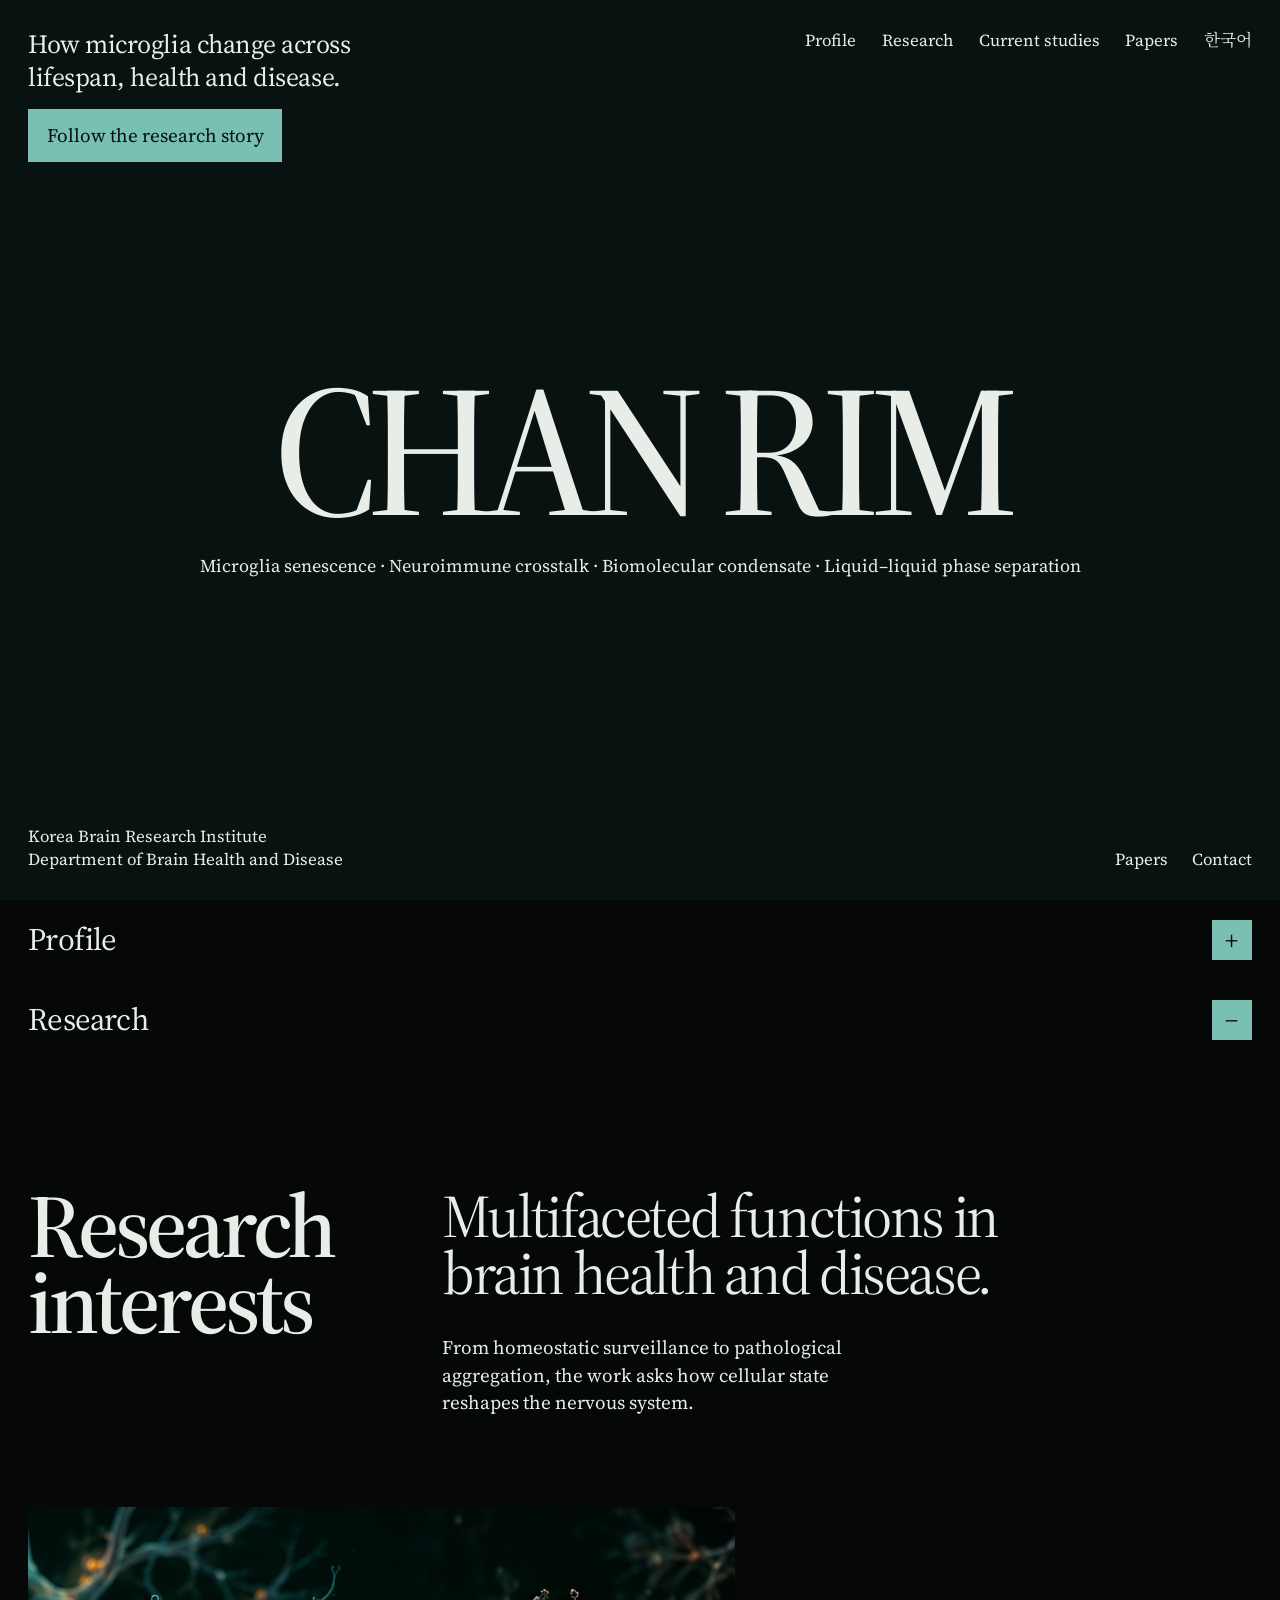
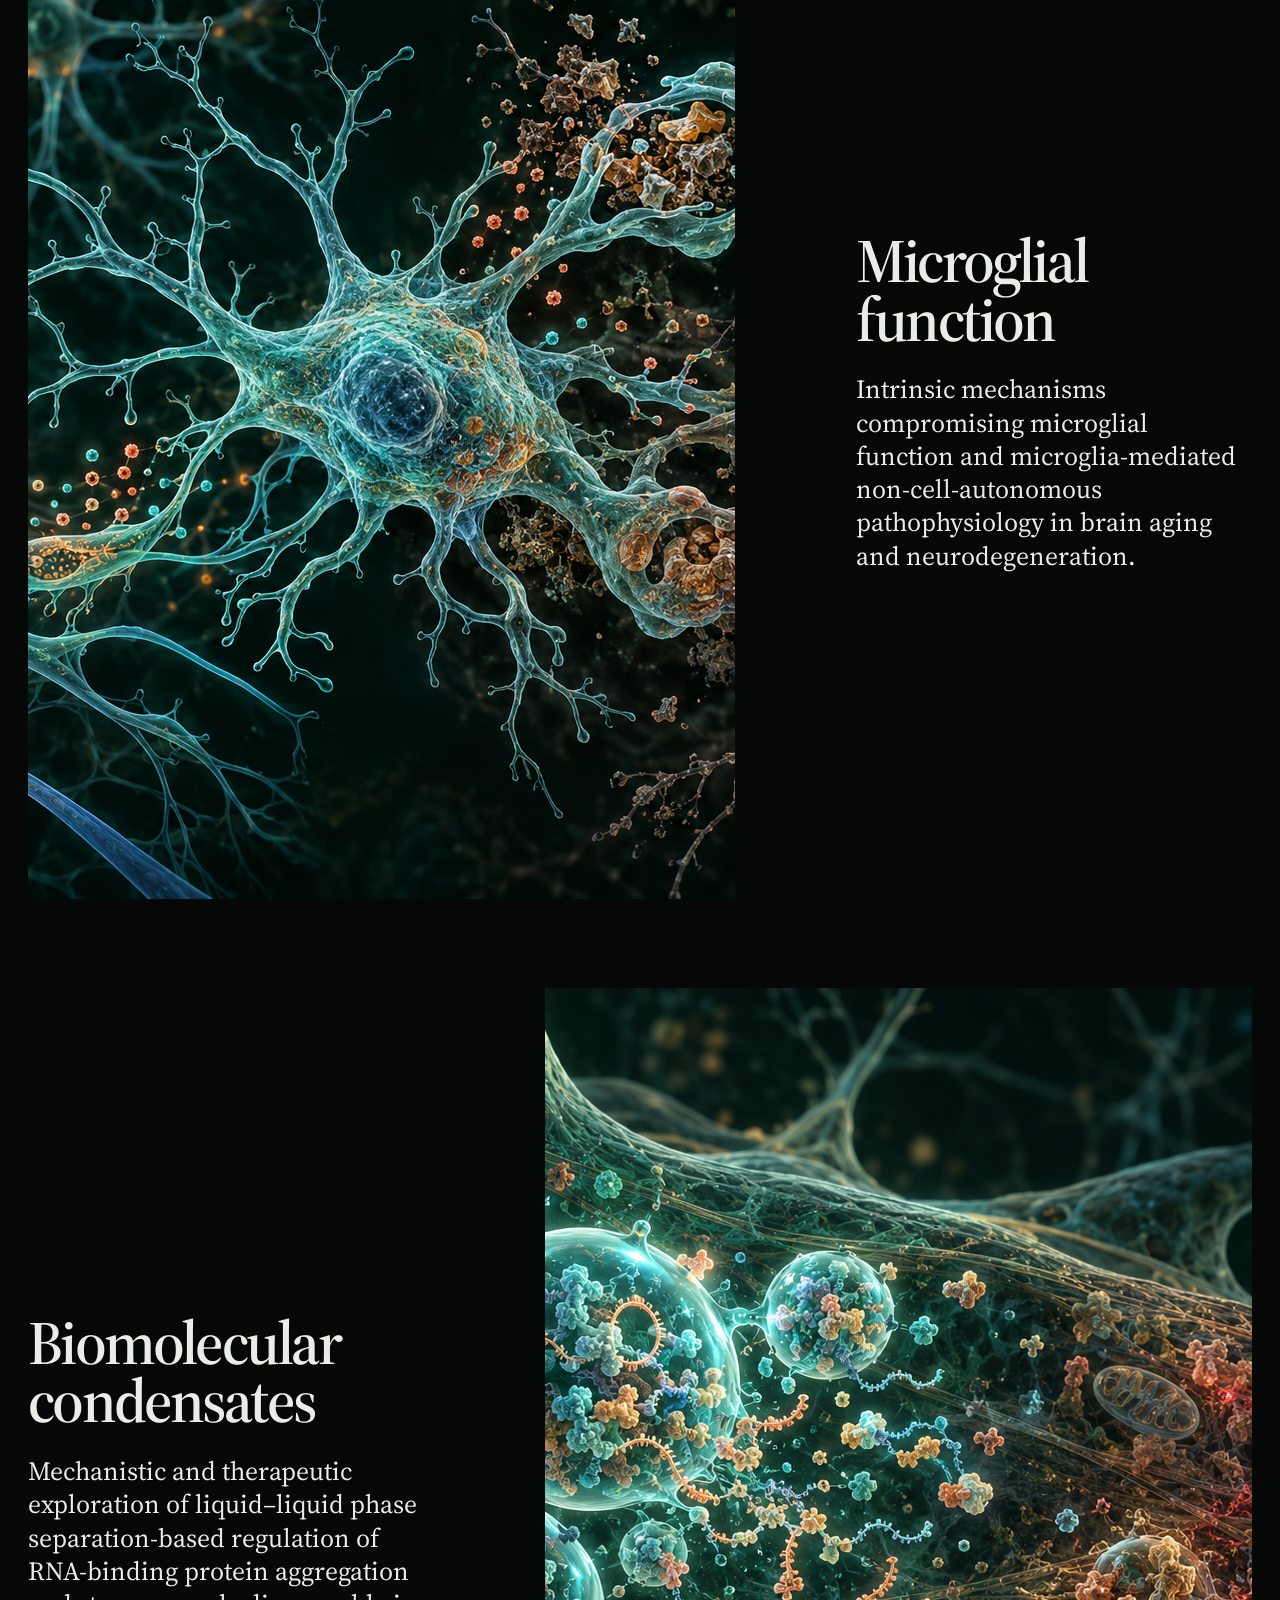
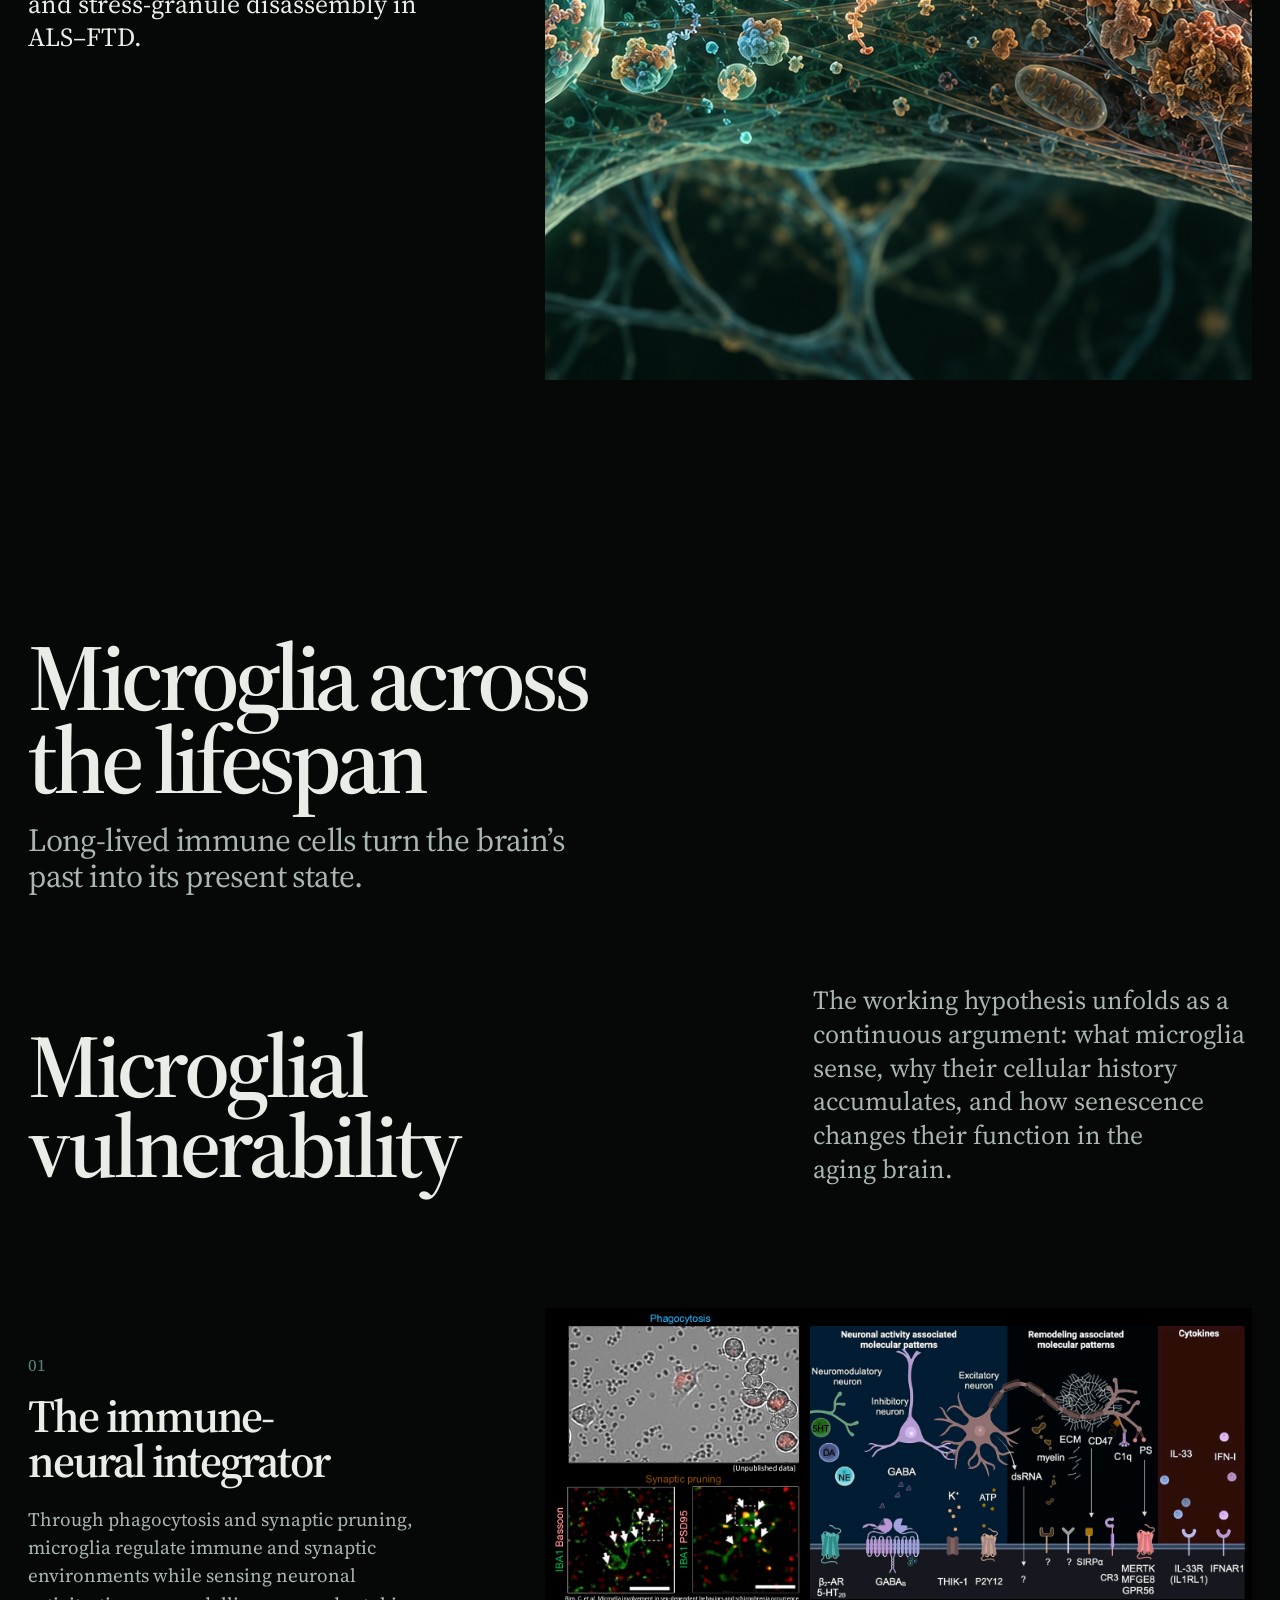
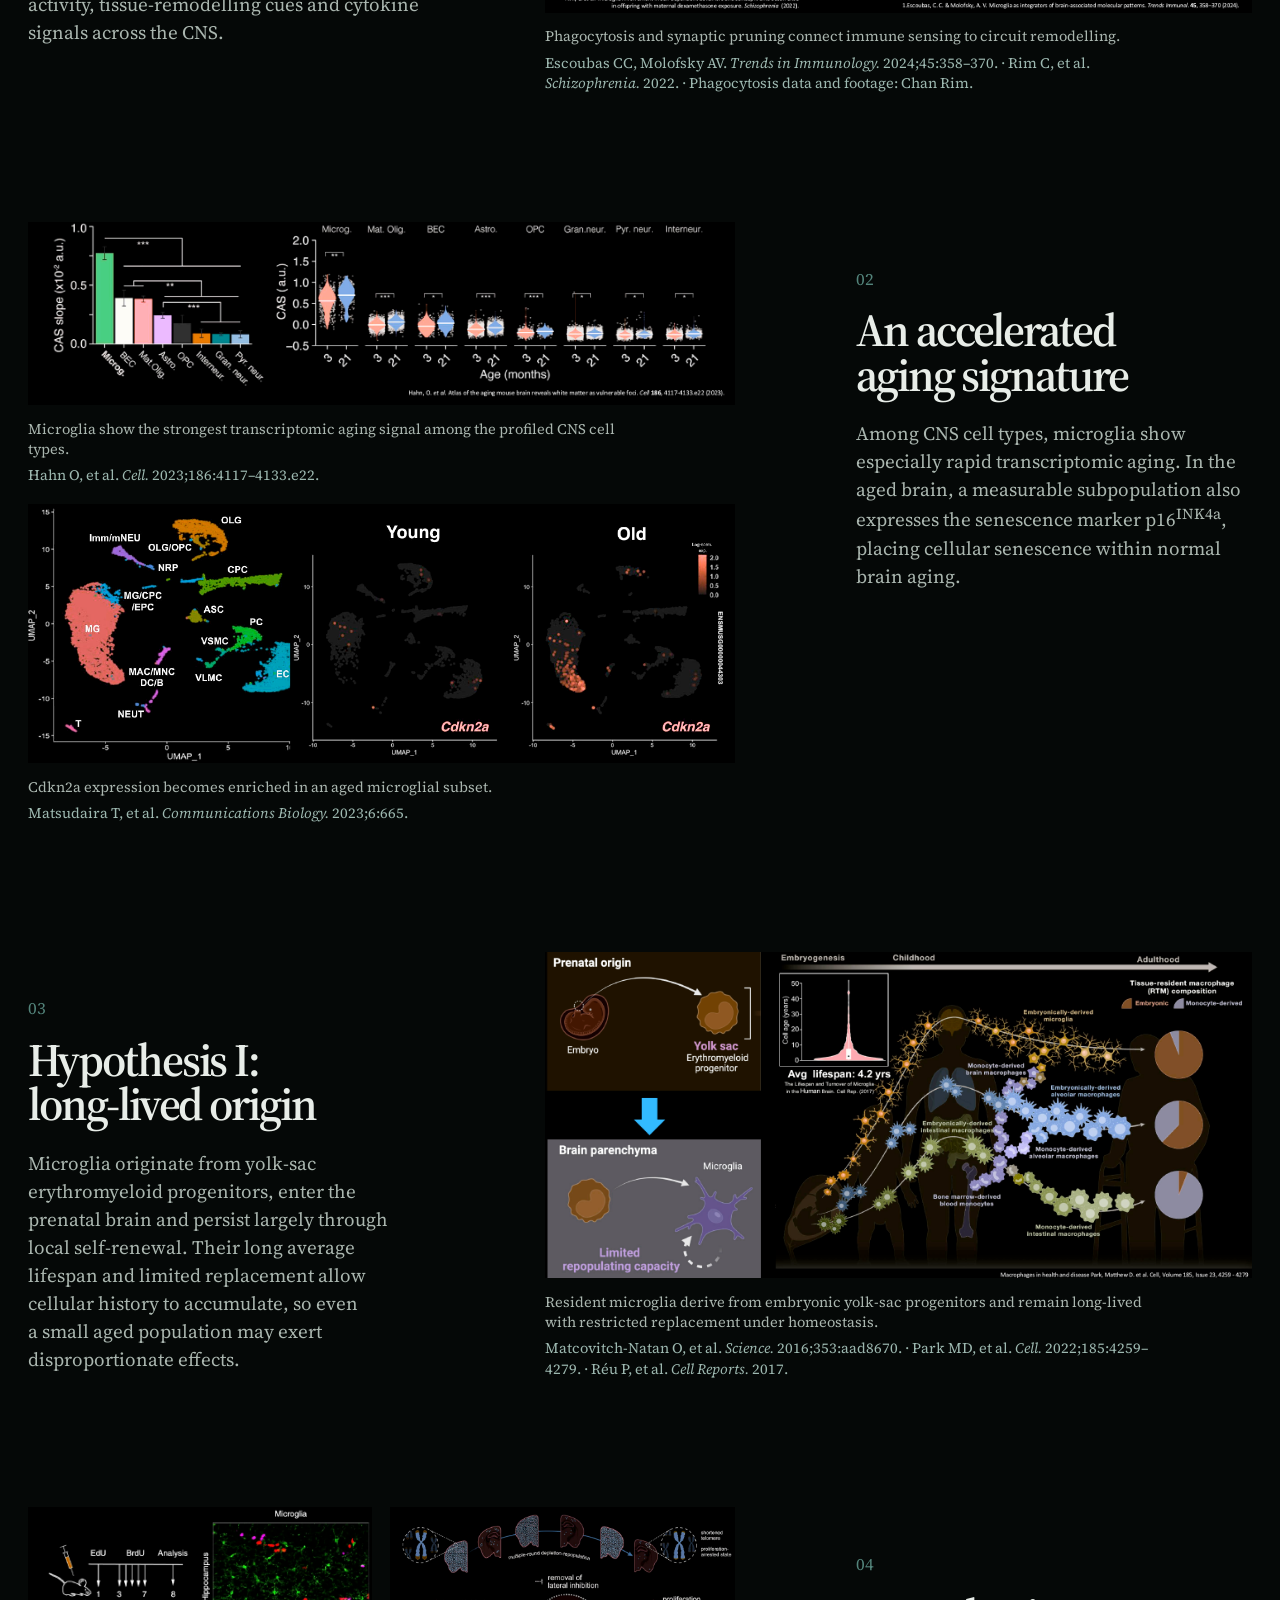
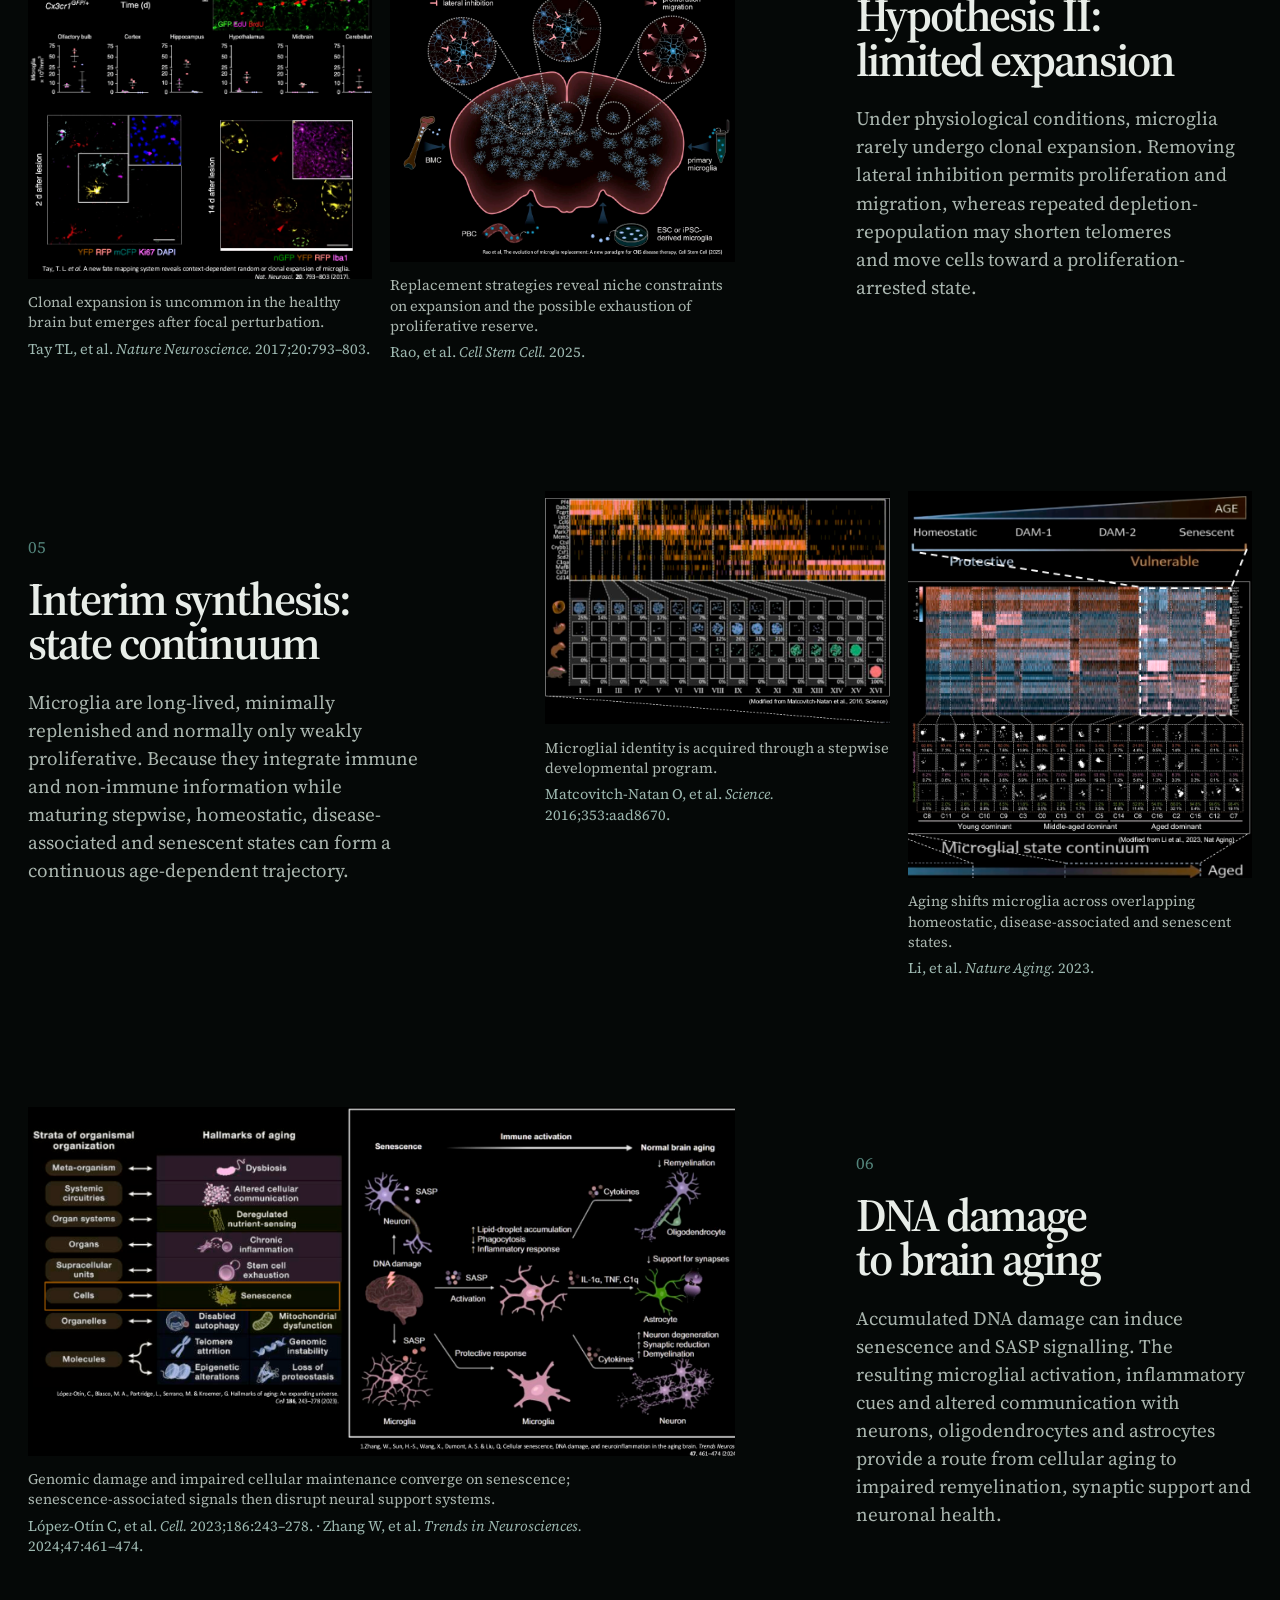
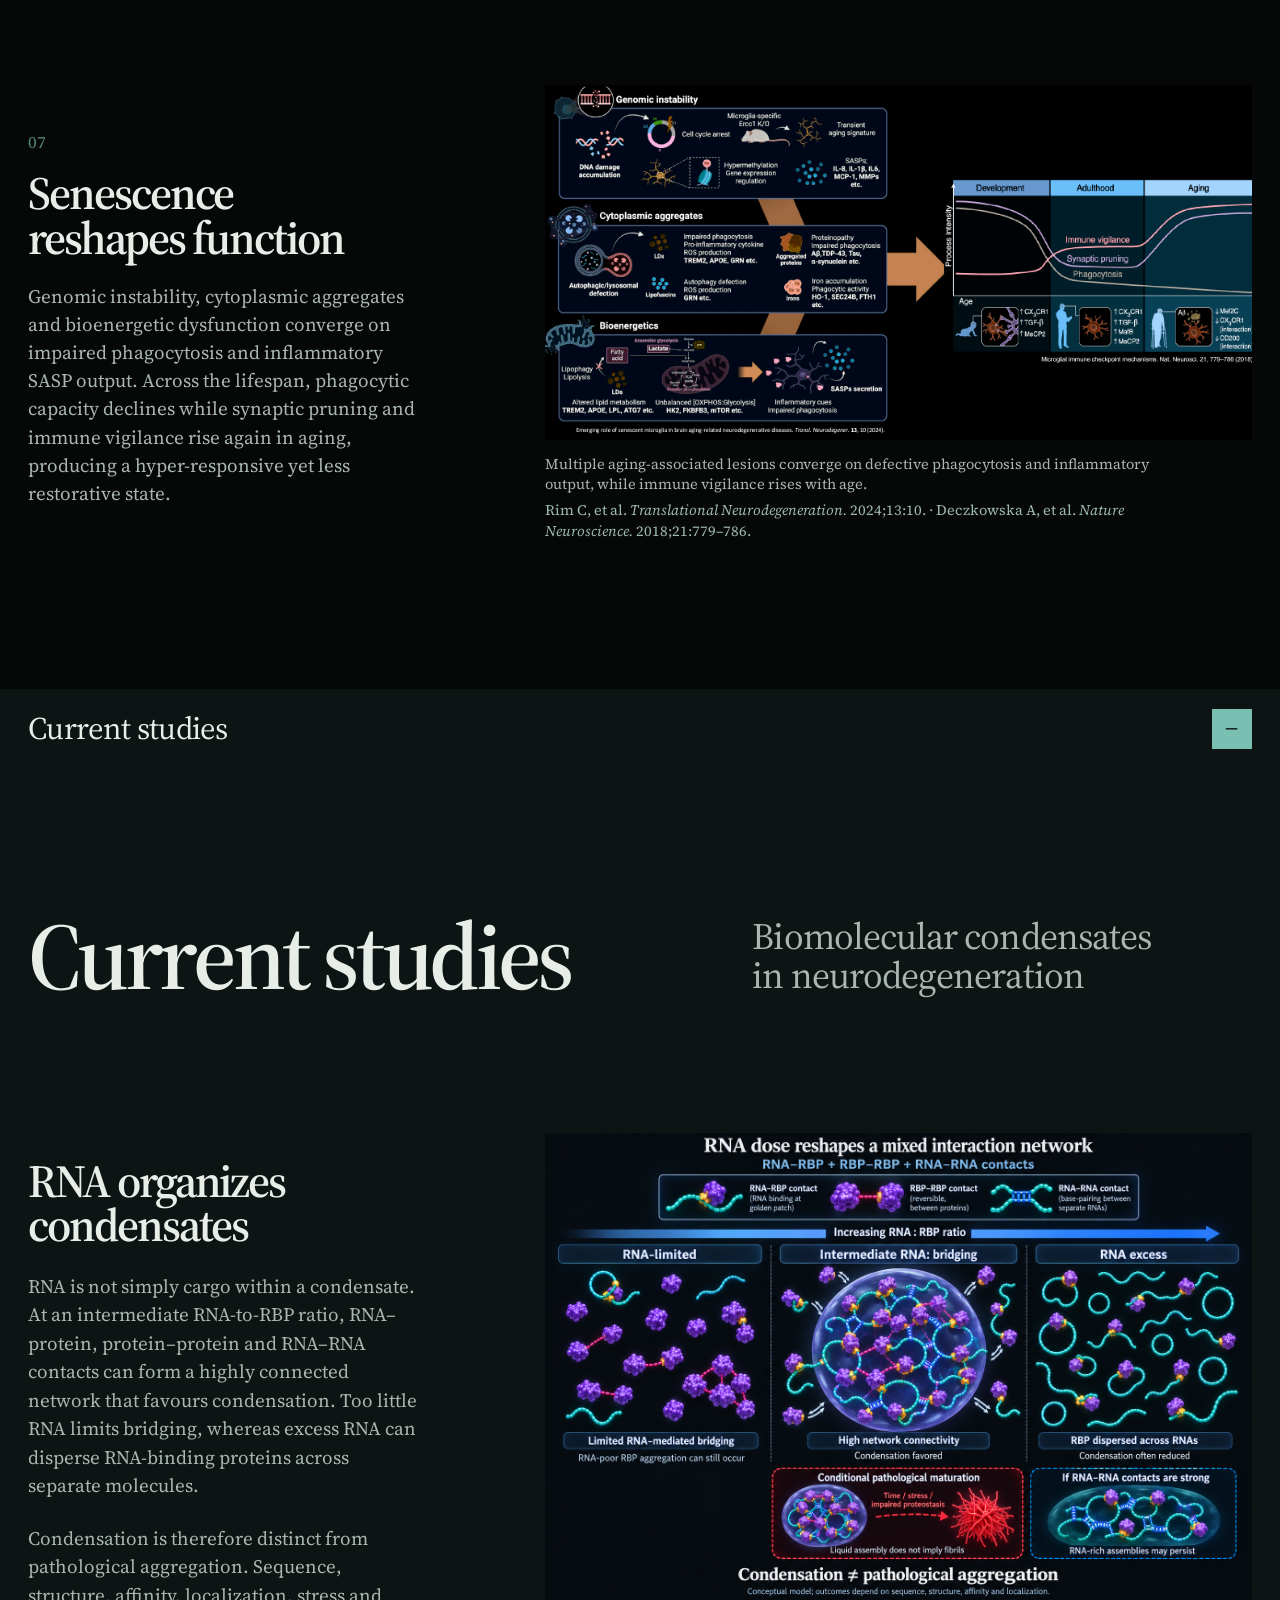
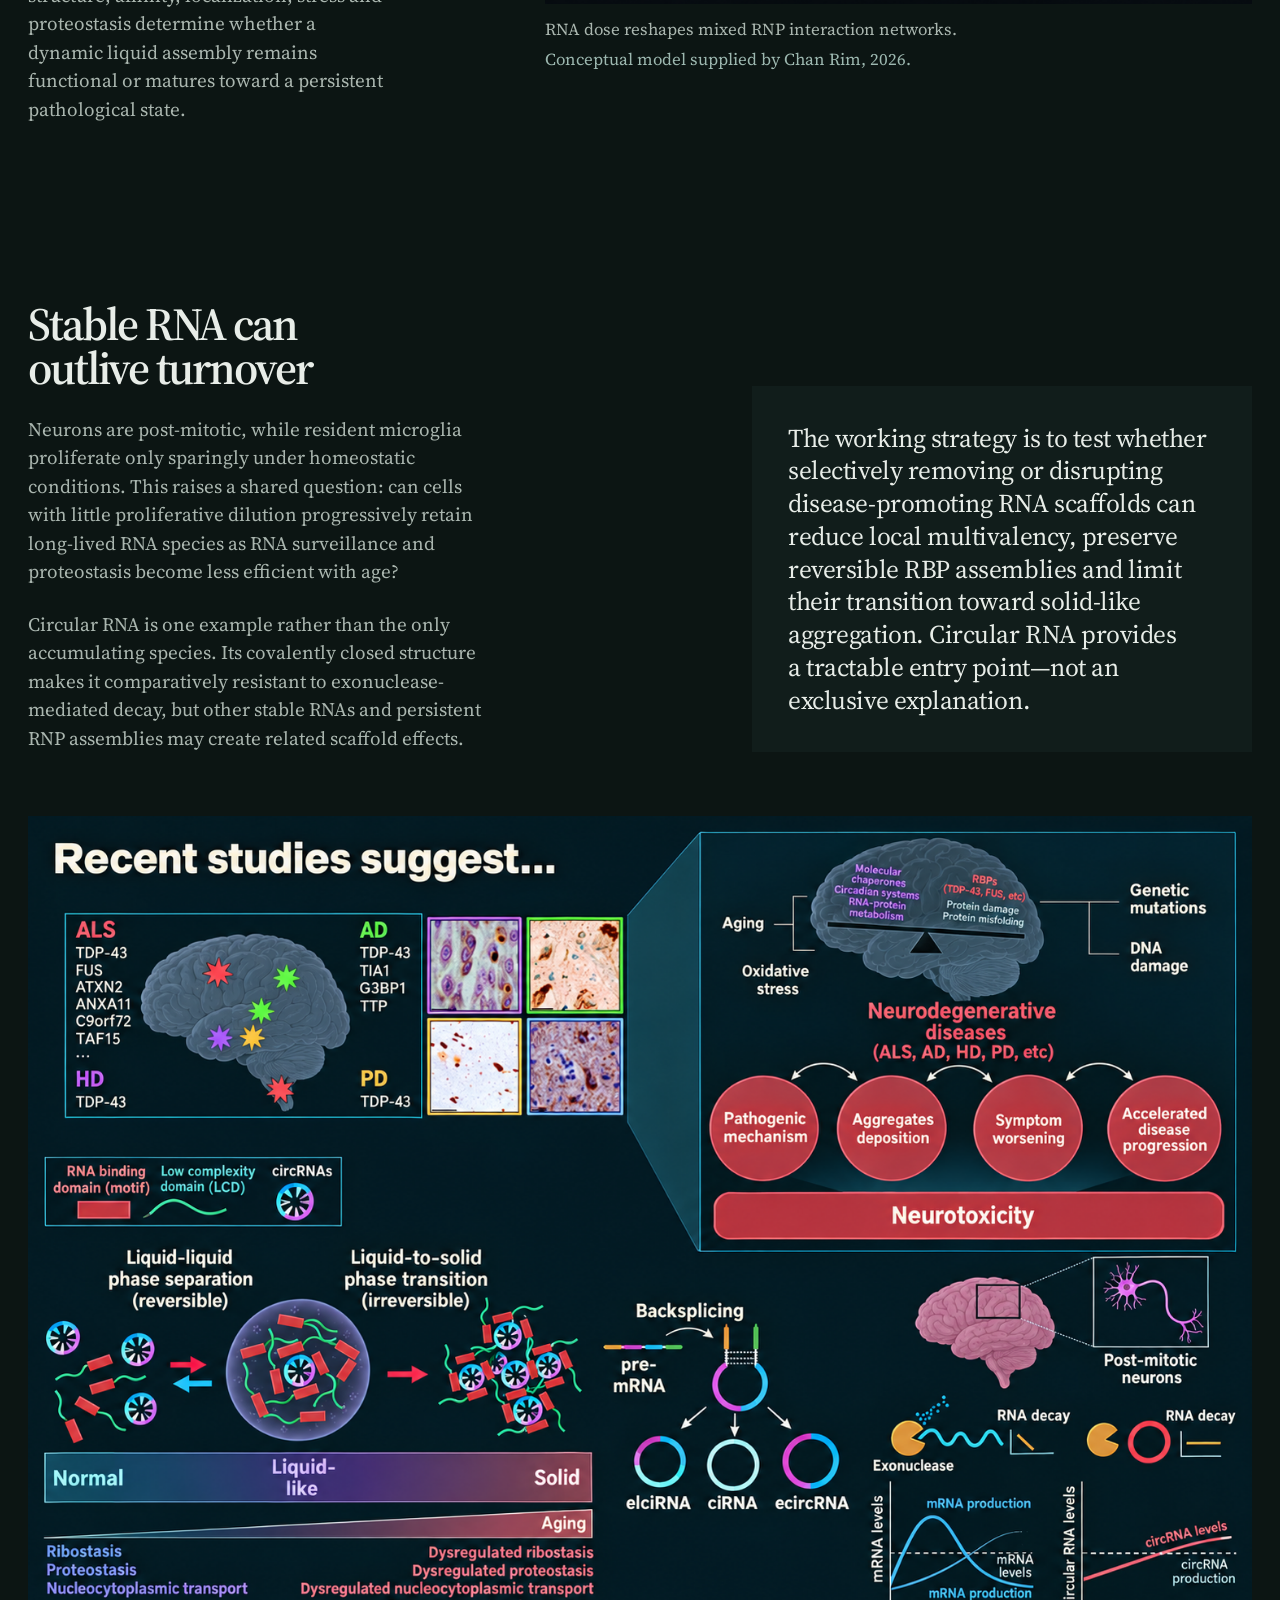
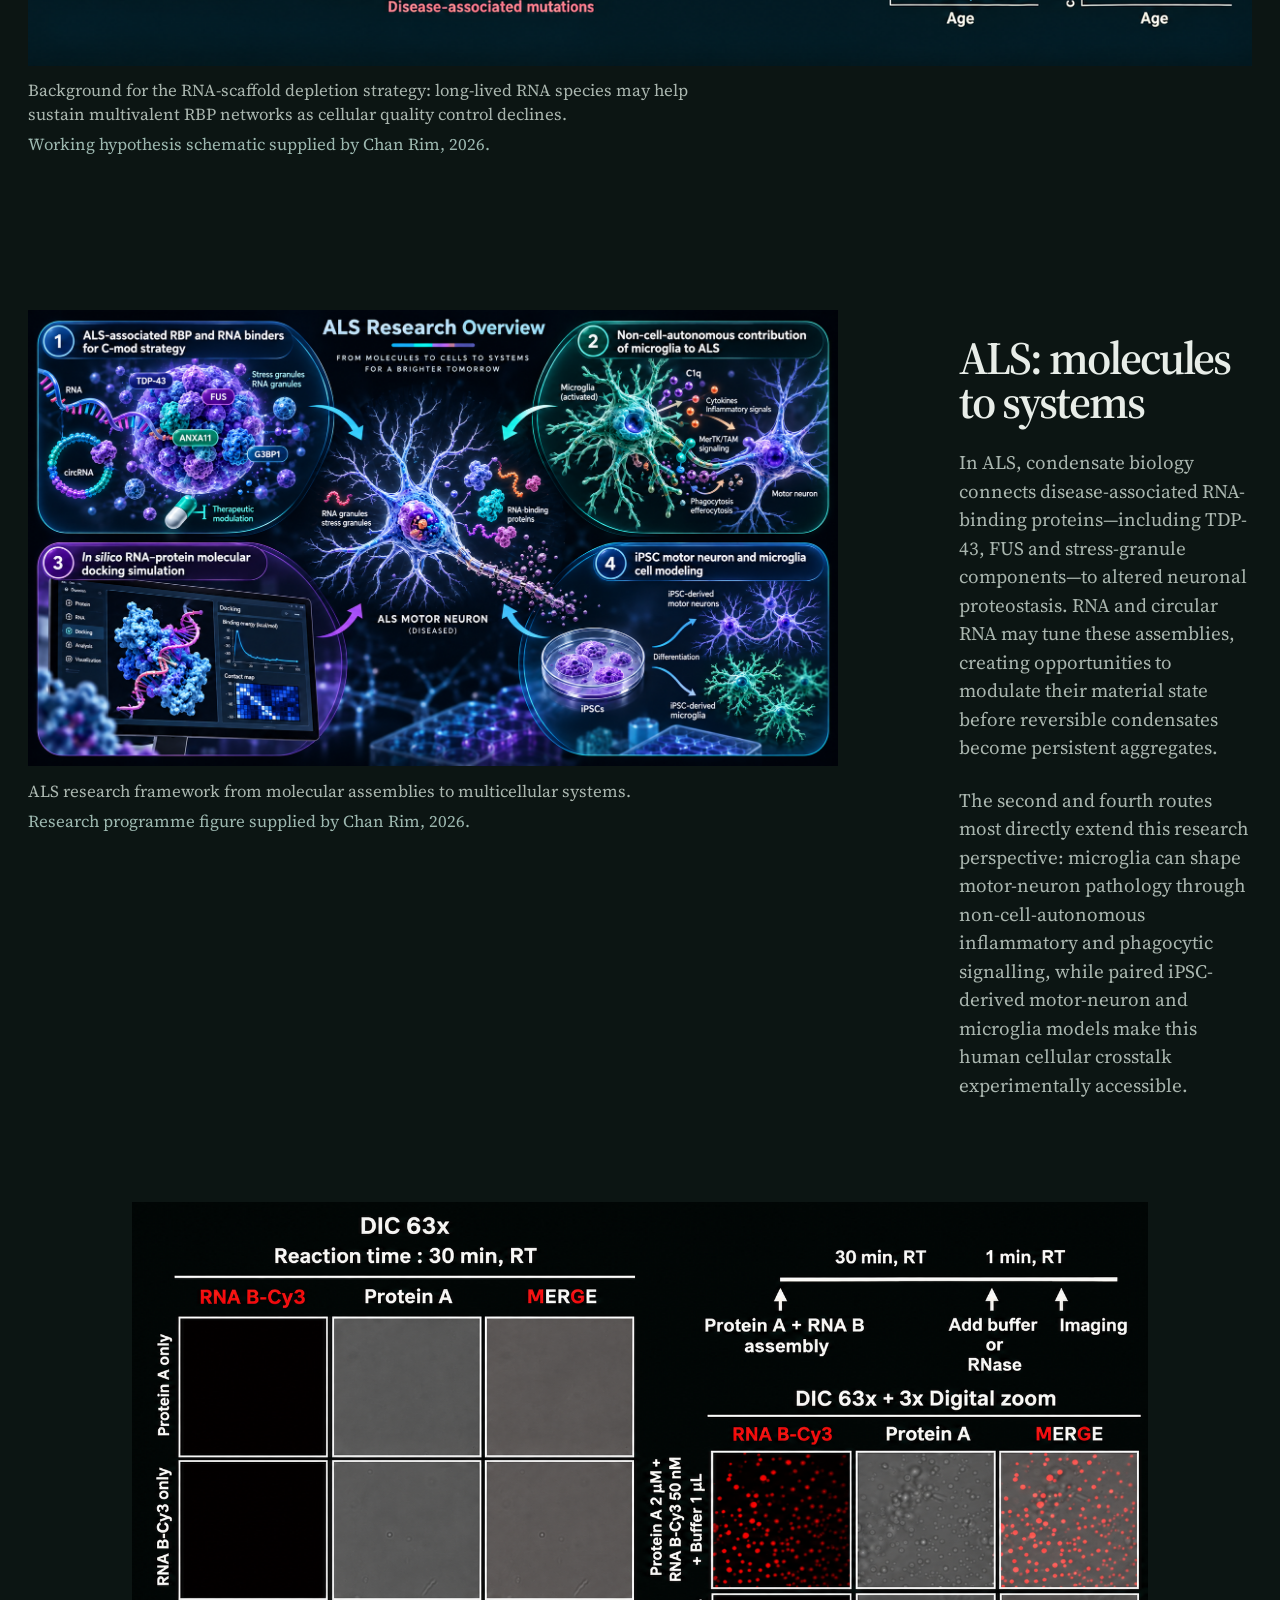
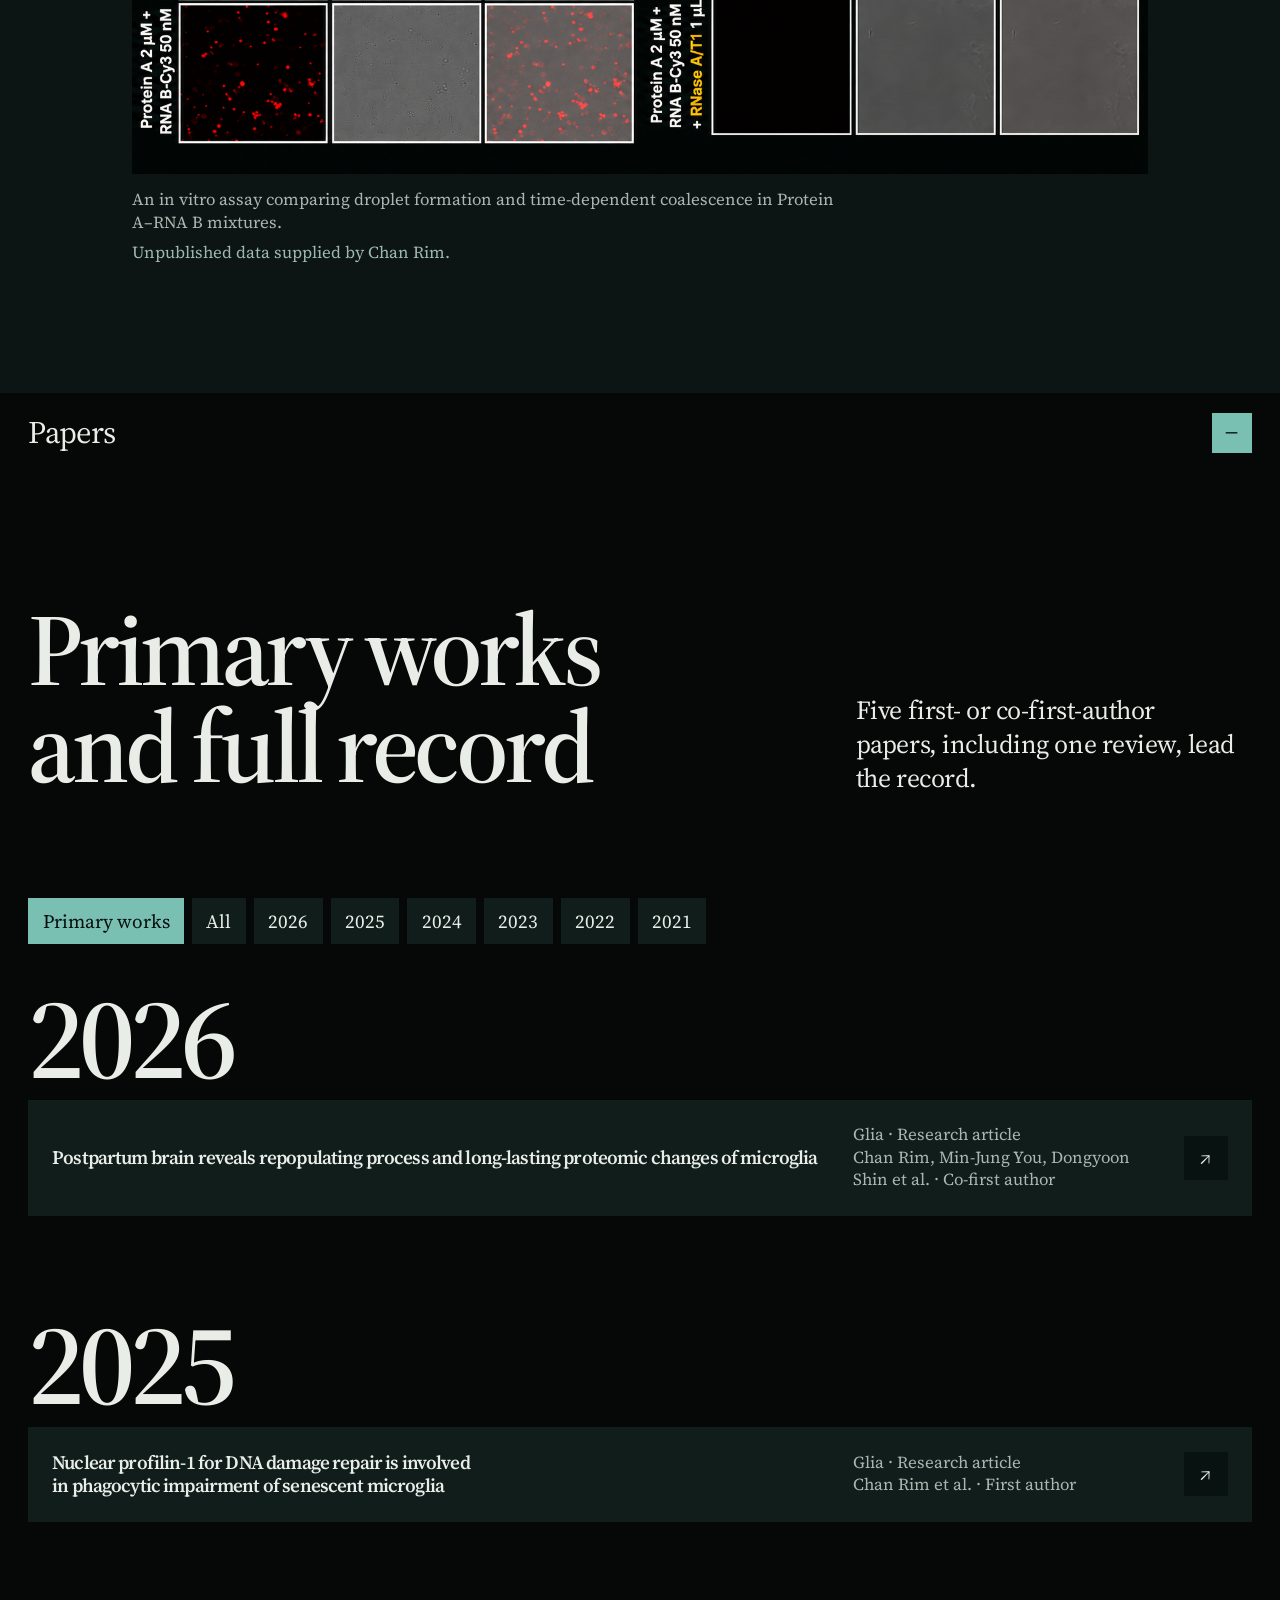
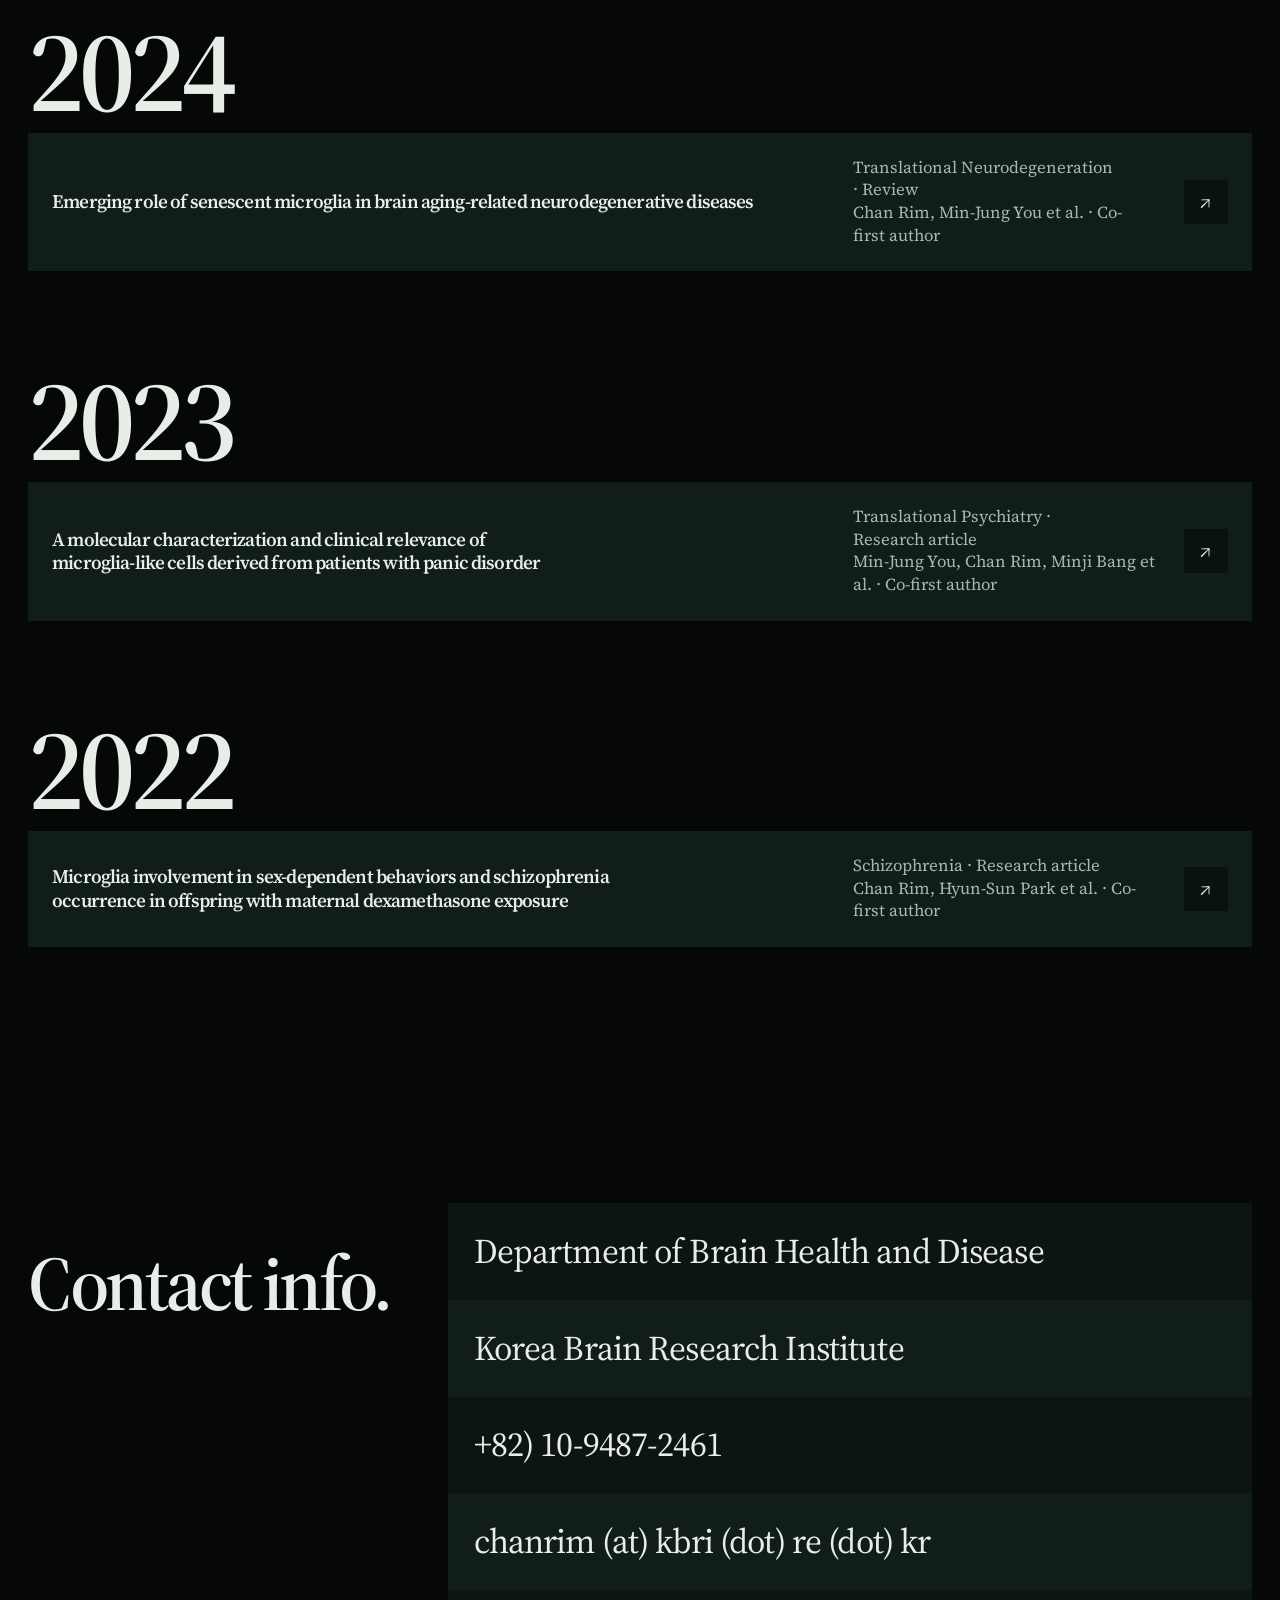
==== en.html @ 617fb8d0 "Refine research sections and assay media" ====
<!doctype html>
<html lang="en">
  <head>
    <meta charset="UTF-8" />
    <meta name="viewport" content="width=device-width, initial-scale=1.0" />
    <meta name="theme-color" content="#081211" />
    <meta name="description" content="Research portfolio of Chan Rim, studying how microglia change across lifespan, health and disease." />
    <title>Chan Rim — Microglia across the lifespan</title>
    <link rel="preconnect" href="https://api.fontshare.com" />
    <link rel="preconnect" href="https://cdn.fontshare.com" crossorigin />
    <link href="https://api.fontshare.com/v2/css?f[]=general-sans@400,500,700&display=swap" rel="stylesheet" />
    <link rel="preconnect" href="https://fonts.googleapis.com" />
    <link rel="preconnect" href="https://fonts.gstatic.com" crossorigin />
    <link href="https://fonts.googleapis.com/css2?family=Noto+Serif+KR:wght@400;500;600&amp;family=Source+Serif+4:opsz,wght@8..60,400;8..60,500;8..60,600&amp;display=swap" rel="stylesheet" />
    <link rel="manifest" href="manifest.webmanifest" />
    <link rel="stylesheet" href="styles.css?v=18" />
    <link rel="stylesheet" href="prototypes/dark-science/theme.css?v=8" />
    <script>
      document.documentElement.classList.add('js');
      document.documentElement.dataset.theme = 'dark-science';
    </script>
  </head>
  <body data-lang="en">
    <a class="skip-link" href="#content">Skip to content</a>
    <header class="hero" id="top">
      <div class="hero-intro"><p>How microglia change across lifespan, health and disease.</p><a class="button" href="#research">Follow the research story</a></div>
      <button class="menu-toggle" type="button" aria-expanded="false" aria-controls="site-nav">Menu</button>
      <nav id="site-nav" class="site-nav" aria-label="Primary navigation"><a href="#profile">Profile</a><a href="#research">Research</a><a href="#current-studies">Current studies</a><a href="#publications">Papers</a><a href="ko.html" lang="ko">한국어</a></nav>
      <h1 class="hero-name">CHAN RIM</h1>
      <p class="hero-discipline">Microglia senescence · Neuroimmune crosstalk · Biomolecular condensate · Liquid–liquid phase separation</p>
      <div class="hero-place">Korea Brain Research Institute<br />Department of Brain Health and Disease</div>
      <div class="hero-links"><a href="#publications">Papers</a><a href="#contact">Contact</a></div>
      <figure class="hero-mobile-image" aria-hidden="true"><img src="assets/generated/microglia-multifaceted-functions.png" width="1586" height="992" alt="" fetchpriority="high" decoding="async" /></figure>
    </header>

    <main id="content">
      <section class="chapter cv" id="profile">
        <div class="cv-intro" data-reveal>
          <h2>Profile</h2>
          <p>A neuroscientist investigating microglial homeostasis, neuroimmune crosstalk and biomolecular condensates.</p>
        </div>
        <div class="cv-section cv-education" data-reveal>
          <h3>Education</h3>
          <div class="cv-entry"><p class="cv-date">2020–2025</p><div><h4>Ph.D. in Biomedical Sciences</h4><p>Department of Life Sciences, CHA University, Korea</p><p>Dissertation advisor: Min-Soo Kwon, M.D., Ph.D.</p></div></div>
          <div class="cv-entry"><p class="cv-date">2013–2017</p><div><h4>B.A. in Psychology and Social Welfare</h4><p>Double major · School of Counseling Psychology and Social Welfare</p><p>Handong Global University, Korea</p></div></div>
        </div>
        <div class="cv-section cv-experience" data-reveal>
          <h3>Research experience</h3>
          <div class="cv-entry"><p class="cv-date">2025–present</p><div><h4>Postdoctoral Researcher</h4><p>Nahm Lab · Department of Brain Health and Disease</p><p>Korea Brain Research Institute, Korea</p></div></div>
        </div>
        <div class="cv-section cv-grant" data-reveal>
          <h3>Grant</h3>
          <div class="cv-entry"><p class="cv-date">2026–2031</p><div><h4>Sejong Science Fellowship Program</h4><p>Principal Investigator</p><p>Investigating circular RNA-mediated regulation of RBP phase separation and its therapeutic application in ALS–FTD.</p><p class="cv-amount">₩500,000,000</p></div></div>
        </div>
        <div class="cv-section cv-recognition" data-reveal>
          <h3>Awards and certificates</h3>
          <div class="cv-entry cv-entry-list"><p class="cv-date">2021–2024</p><ul class="cv-list">
            <li><strong>Best Presentation Award</strong><span>24th Korean Society for Brain and Neural Sciences Conference, 2021 · Schizophrenia, depression, microglia and sex differences</span></li>
            <li><strong>Genomic Data Analyst Certificate, First Grade</strong><span>Ministry of Science and ICT · K-genome Open HRD, 2021</span></li>
            <li><strong>CN Research Foundation Scholarship</strong><span>2023–2024 · Microglia, PFN1 and DNA damage</span></li>
            <li><strong>Excellent Graduate Student, CHA University</strong><span>2024 award for the 2023 programme · Panic disorder, microglia and ACAT2</span></li>
            <li><strong><a href="https://www.ibric.org/bric/hanbitsa/treatise.do?mode=treatise-view&amp;id=92554&amp;authorId=44911&amp;pager.offset=10&amp;pagerLimit=10#!/list" target="_blank" rel="noreferrer">BRIC Hanbitsa paper selection</a></strong><span>“Koreans Who Shined in Korea,” 2024</span></li>
            <li><strong>Young Investigator Oral Presentation Award</strong><span>Korean Physiological Society, 2024</span></li>
          </ul></div>
        </div>
        <div class="cv-section cv-invited" data-reveal>
          <h3>Invited talk</h3>
          <div class="cv-entry"><p class="cv-date">2024</p><div><h4>Korean Consortium for ALS Research</h4><p>Invited scientific programme lecture · Microglia and PFN1</p></div></div>
          <div class="cv-entry"><p class="cv-date">2025</p><div><h4>Joint Symposium for the Development of Novel Anti-aging Druggable Targets in Naked Mole-Rat</h4><p>Invited talk · Session II: Translational Research</p></div></div>
        </div>
        <div class="cv-section cv-review" data-reveal>
          <h3>Peer review</h3>
          <div class="cv-entry"><p class="cv-date">2025</p><div><h4>Ad hoc reviewer</h4><p>Journal of Neuroinflammation · npj Aging · Molecular Neurobiology · Journal of Molecular Neuroscience</p></div></div>
        </div>
      </section>

      <section class="chapter research-overview" id="research">
        <div class="overview-heading" data-reveal>
          <h2>Research interests</h2>
          <div class="overview-copy">
            <p class="overview-thesis">Multifaceted functions in brain health and disease.</p>
            <p class="overview-deck">From homeostatic surveillance to pathological aggregation, the work asks how cellular state reshapes the nervous system.</p>
          </div>
        </div>
        <div class="research-tracks">
          <article class="research-track research-track-microglia">
            <figure class="overview-visual" data-reveal>
              <img src="assets/generated/microglia-multifaceted-functions.png" width="1586" height="992" alt="Conceptual illustration of a microglial cell surveying synapses, clearing debris and changing during brain disease" loading="lazy" decoding="async" />
            </figure>
            <div class="research-focus" data-reveal>
              <h3>Microglial function</h3>
              <p>Intrinsic mechanisms compromising microglial function and microglia-mediated non-cell-autonomous pathophysiology in brain aging and neurodegeneration.</p>
            </div>
          </article>
          <article class="research-track research-track-llps">
            <div class="research-focus" data-reveal>
              <h3>Biomolecular condensates</h3>
              <p>Mechanistic and therapeutic exploration of liquid–liquid phase separation-based regulation of RNA-binding protein aggregation and stress-granule disassembly in ALS–FTD.</p>
            </div>
            <figure class="overview-visual" data-reveal>
              <img src="assets/generated/llps-rbp-stress-granule.png" width="1586" height="992" alt="Conceptual illustration of dynamic biomolecular condensates and persistent RNA-binding protein aggregates inside a neuron" loading="lazy" decoding="async" />
            </figure>
          </article>
        </div>
      </section>

      <section class="chapter current-studies" id="current-studies">
        <div class="current-studies-heading" data-reveal>
          <h2>Current studies</h2>
          <p>Biomolecular condensates in neurodegeneration</p>
        </div>

        <article class="current-study current-study-rna">
          <div class="current-study-copy" data-reveal>
            <h3>RNA organizes condensates</h3>
            <p>RNA is not simply cargo within a condensate. At an intermediate RNA-to-RBP ratio, RNA–protein, protein–protein and RNA–RNA contacts can form a highly connected network that favours condensation. Too little RNA limits bridging, whereas excess RNA can disperse RNA-binding proteins across separate molecules.</p>
            <p>Condensation is therefore distinct from pathological aggregation. Sequence, structure, affinity, localization, stress and proteostasis determine whether a dynamic liquid assembly remains functional or matures toward a persistent pathological state.</p>
          </div>
          <figure class="current-study-figure" data-reveal>
            <img src="assets/current-studies/rna-dose-rnp-network-dark.png" width="1536" height="1024" alt="Conceptual model showing how increasing RNA-to-RBP ratio shifts a mixed RNA and protein interaction network from limited bridging through condensation to dispersion" loading="lazy" decoding="async" />
            <figcaption>RNA dose reshapes mixed RNP interaction networks. <span class="figure-reference">Conceptual model supplied by Chan Rim, 2026.</span></figcaption>
          </figure>
        </article>

        <article class="current-study current-study-hypothesis">
          <div class="current-study-copy" data-reveal>
            <h3>Stable RNA can outlive turnover</h3>
            <p>Neurons are post-mitotic, while resident microglia proliferate only sparingly under homeostatic conditions. This raises a shared question: can cells with little proliferative dilution progressively retain long-lived RNA species as RNA surveillance and proteostasis become less efficient with age?</p>
            <p>Circular RNA is one example rather than the only accumulating species. Its covalently closed structure makes it comparatively resistant to exonuclease-mediated decay, but other stable RNAs and persistent RNP assemblies may create related scaffold effects.</p>
          </div>
          <div class="current-study-proposition" data-reveal>
            <p>The working strategy is to test whether selectively removing or disrupting disease-promoting RNA scaffolds can reduce local multivalency, preserve reversible RBP assemblies and limit their transition toward solid-like aggregation. Circular RNA provides a tractable entry point—not an exclusive explanation.</p>
          </div>
          <figure class="current-study-figure" data-reveal>
            <img src="assets/current-studies/circrna-scaffold-hypothesis-dark.png" width="1505" height="1045" alt="Working hypothesis linking age-related decline in RNA and protein quality control, stable circular RNA scaffolds, liquid-to-solid RBP phase transition and neurodegenerative disease in post-mitotic neurons" loading="lazy" decoding="async" />
            <figcaption>Background for the RNA-scaffold depletion strategy: long-lived RNA species may help sustain multivalent RBP networks as cellular quality control declines. <span class="figure-reference">Working hypothesis schematic supplied by Chan Rim, 2026.</span></figcaption>
          </figure>
        </article>

        <article class="current-study current-study-als">
          <figure class="current-study-figure" data-reveal>
            <img src="assets/current-studies/als-research-overview-dark.png" width="1672" height="941" alt="ALS research overview connecting RNA-binding protein condensates, microglial crosstalk, molecular modelling and paired iPSC-derived motor-neuron and microglia systems" loading="lazy" decoding="async" />
            <figcaption>ALS research framework from molecular assemblies to multicellular systems. <span class="figure-reference">Research programme figure supplied by Chan Rim, 2026.</span></figcaption>
          </figure>
          <div class="current-study-copy" data-reveal>
            <h3>ALS: molecules to systems</h3>
            <p>In ALS, condensate biology connects disease-associated RNA-binding proteins—including TDP-43, FUS and stress-granule components—to altered neuronal proteostasis. RNA and circular RNA may tune these assemblies, creating opportunities to modulate their material state before reversible condensates become persistent aggregates.</p>
            <p>The second and fourth routes most directly extend this research perspective: microglia can shape motor-neuron pathology through non-cell-autonomous inflammatory and phagocytic signalling, while paired iPSC-derived motor-neuron and microglia models make this human cellular crosstalk experimentally accessible.</p>
          </div>
          <figure class="current-study-figure current-study-assay" data-reveal>
            <img src="assets/current-studies/in-vitro-droplet-assay-dark-v2.png" width="1672" height="941" alt="In vitro droplet assay showing Protein A and RNA B-Cy3 assembly, followed by buffer or RNase treatment" loading="lazy" decoding="async" />
            <figcaption>An in vitro assay comparing droplet formation and time-dependent coalescence in Protein A–RNA B mixtures. <span class="figure-reference">Unpublished data supplied by Chan Rim.</span></figcaption>
          </figure>
        </article>
      </section>

      <section class="chapter profile research-arc" id="profile-story">
        <div class="profile-statement lifespan-heading" data-reveal>
          <h2>Microglia across the lifespan</h2>
          <p>Long-lived immune cells turn the brain’s past into its present state.</p>
        </div>
        <section class="hypothesis-sequence" aria-labelledby="hypothesis-title">
          <div class="hypothesis-intro" data-reveal>
            <h3 id="hypothesis-title">Microglial vulnerability</h3>
            <p>The working hypothesis unfolds as a continuous argument: what microglia sense, why their cellular history accumulates, and how senescence changes their function in the aging brain.</p>
          </div>

          <ol class="hypothesis-list">
          <li class="hypothesis-step" data-reveal>
            <div class="hypothesis-copy"><h4>The immune-neural integrator</h4><p>Through phagocytosis and synaptic pruning, microglia regulate immune and synaptic environments while sensing neuronal activity, tissue-remodelling cues and cytokine signals across the CNS.</p></div>
            <div class="hypothesis-visuals hypothesis-visuals-single">
              <figure class="evidence-panel"><div class="immune-integrator-composite"><img src="assets/hypothesis-figures-dark/01-immune-neural-integrator.png?v=2" width="1740" height="750" alt="Phagocytosis and synaptic-pruning microscopy beside a diagram of microglial integration of neuronal, remodelling and cytokine signals" loading="lazy" decoding="async" /><video class="phagocytosis-live" autoplay muted loop playsinline preload="metadata" poster="assets/hypothesis-figures-dark/phagocytosis-live-poster.png" aria-label="Live microscopy of microglial phagocytosis"><source src="assets/hypothesis-figures-dark/phagocytosis-live.mp4" type="video/mp4" /></video></div><figcaption>Phagocytosis and synaptic pruning connect immune sensing to circuit remodelling. <span class="figure-reference">Escoubas CC, Molofsky AV. <em>Trends in Immunology.</em> 2024;45:358–370. · Rim C, et al. <em>Schizophrenia.</em> 2022. · Phagocytosis data and footage: Chan Rim.</span></figcaption></figure>
            </div>
          </li>

          <li class="hypothesis-step hypothesis-step-reverse" data-reveal>
            <div class="hypothesis-copy"><h4>An accelerated aging signature</h4><p>Among CNS cell types, microglia show especially rapid transcriptomic aging. In the aged brain, a measurable subpopulation also expresses the senescence marker p16<sup>INK4a</sup>, placing cellular senescence within normal brain aging.</p></div>
            <div class="hypothesis-visuals hypothesis-visuals-stack">
              <figure class="evidence-panel"><img src="assets/hypothesis-figures-dark/02a-transcriptomic-aging.png?v=2" width="1600" height="415" alt="Cellular aging scores across CNS cell types showing the strongest age-associated shift in microglia" loading="lazy" decoding="async" /><figcaption>Microglia show the strongest transcriptomic aging signal among the profiled CNS cell types. <span class="figure-reference">Hahn O, et al. <em>Cell.</em> 2023;186:4117–4133.e22.</span></figcaption></figure>
              <figure class="evidence-panel"><img src="assets/hypothesis-figures-dark/02b-cdkn2a-aging.png?v=2" width="1240" height="455" alt="UMAP comparison of Cdkn2a expression in young and old mouse brain cells" loading="lazy" decoding="async" /><figcaption>Cdkn2a expression becomes enriched in an aged microglial subset. <span class="figure-reference">Matsudaira T, et al. <em>Communications Biology.</em> 2023;6:665.</span></figcaption></figure>
            </div>
          </li>

          <li class="hypothesis-step" data-reveal>
            <div class="hypothesis-copy"><h4>Hypothesis I: long-lived origin</h4><p>Microglia originate from yolk-sac erythromyeloid progenitors, enter the prenatal brain and persist largely through local self-renewal. Their long average lifespan and limited replacement allow cellular history to accumulate, so even a small aged population may exert disproportionate effects.</p></div>
            <div class="hypothesis-visuals hypothesis-visuals-single">
              <figure class="evidence-panel"><img src="assets/hypothesis-figures-dark/03-long-lived-origin.png?v=2" width="1710" height="790" alt="Yolk-sac origin and lifespan of resident microglia compared with other tissue macrophages" loading="lazy" decoding="async" /><figcaption>Resident microglia derive from embryonic yolk-sac progenitors and remain long-lived with restricted replacement under homeostasis. <span class="figure-reference">Matcovitch-Natan O, et al. <em>Science.</em> 2016;353:aad8670. · Park MD, et al. <em>Cell.</em> 2022;185:4259–4279. · Réu P, et al. <em>Cell Reports.</em> 2017.</span></figcaption></figure>
            </div>
          </li>

          <li class="hypothesis-step hypothesis-step-reverse" data-reveal>
            <div class="hypothesis-copy"><h4>Hypothesis II: limited expansion</h4><p>Under physiological conditions, microglia rarely undergo clonal expansion. Removing lateral inhibition permits proliferation and migration, whereas repeated depletion-repopulation may shorten telomeres and move cells toward a proliferation-arrested state.</p></div>
            <div class="hypothesis-visuals hypothesis-visuals-split">
              <figure class="evidence-panel"><img src="assets/hypothesis-figures-dark/04a-clonal-expansion.png?v=2" width="760" height="820" alt="Fate-mapping experiment and microscopy data showing context-dependent microglial clonal expansion" loading="lazy" decoding="async" /><figcaption>Clonal expansion is uncommon in the healthy brain but emerges after focal perturbation. <span class="figure-reference">Tay TL, et al. <em>Nature Neuroscience.</em> 2017;20:793–803.</span></figcaption></figure>
              <figure class="evidence-panel"><img src="assets/hypothesis-figures-dark/04b-replacement.png?v=2" width="990" height="1020" alt="Model of microglial replacement, lateral inhibition and repeated depletion-repopulation" loading="lazy" decoding="async" /><figcaption>Replacement strategies reveal niche constraints on expansion and the possible exhaustion of proliferative reserve. <span class="figure-reference">Rao, et al. <em>Cell Stem Cell.</em> 2025.</span></figcaption></figure>
            </div>
          </li>

          <li class="hypothesis-step" data-reveal>
            <div class="hypothesis-copy"><h4>Interim synthesis: state continuum</h4><p>Microglia are long-lived, minimally replenished and normally only weakly proliferative. Because they integrate immune and non-immune information while maturing stepwise, homeostatic, disease-associated and senescent states can form a continuous age-dependent trajectory.</p></div>
            <div class="hypothesis-visuals hypothesis-visuals-split hypothesis-visuals-continuum">
              <figure class="evidence-panel"><img src="assets/hypothesis-figures-dark/05a-developmental-program.png?v=2" width="900" height="610" alt="Heatmap of the stepwise microglial developmental program" loading="lazy" decoding="async" /><figcaption>Microglial identity is acquired through a stepwise developmental program. <span class="figure-reference">Matcovitch-Natan O, et al. <em>Science.</em> 2016;353:aad8670.</span></figcaption></figure>
              <figure class="evidence-panel"><img src="assets/hypothesis-figures-dark/05b-aging-continuum.png?v=2" width="800" height="900" alt="Microglial aging-state continuum from homeostasis through disease-associated states to senescence" loading="lazy" decoding="async" /><figcaption>Aging shifts microglia across overlapping homeostatic, disease-associated and senescent states. <span class="figure-reference">Li, et al. <em>Nature Aging.</em> 2023.</span></figcaption></figure>
            </div>
          </li>

          <li class="hypothesis-step hypothesis-step-reverse" data-reveal>
            <div class="hypothesis-copy"><h4>DNA damage to brain aging</h4><p>Accumulated DNA damage can induce senescence and SASP signalling. The resulting microglial activation, inflammatory cues and altered communication with neurons, oligodendrocytes and astrocytes provide a route from cellular aging to impaired remyelination, synaptic support and neuronal health.</p></div>
            <div class="hypothesis-visuals hypothesis-visuals-single">
              <figure class="evidence-panel"><img src="assets/hypothesis-figures-dark/06-dna-damage-aging.png?v=2" width="1720" height="850" alt="Hallmarks of aging and a mechanistic cascade from DNA damage to senescence, neuroinflammation and brain aging" loading="lazy" decoding="async" /><figcaption>Genomic damage and impaired cellular maintenance converge on senescence; senescence-associated signals then disrupt neural support systems. <span class="figure-reference">López-Otín C, et al. <em>Cell.</em> 2023;186:243–278. · Zhang W, et al. <em>Trends in Neurosciences.</em> 2024;47:461–474.</span></figcaption></figure>
            </div>
          </li>

          <li class="hypothesis-step" data-reveal>
            <div class="hypothesis-copy"><h4>Senescence reshapes function</h4><p>Genomic instability, cytoplasmic aggregates and bioenergetic dysfunction converge on impaired phagocytosis and inflammatory SASP output. Across the lifespan, phagocytic capacity declines while synaptic pruning and immune vigilance rise again in aging, producing a hyper-responsive yet less restorative state.</p></div>
            <div class="hypothesis-visuals hypothesis-visuals-single">
              <figure class="evidence-panel"><img src="assets/hypothesis-figures-dark/07-senescence-function.png?v=2" width="1750" height="880" alt="Genomic instability, cytoplasmic aggregates and bioenergetic dysfunction in senescent microglia beside changing microglial functions across the lifespan" loading="lazy" decoding="async" /><figcaption>Multiple aging-associated lesions converge on defective phagocytosis and inflammatory output, while immune vigilance rises with age. <span class="figure-reference">Rim C, et al. <em>Translational Neurodegeneration.</em> 2024;13:10. · Deczkowska A, et al. <em>Nature Neuroscience.</em> 2018;21:779–786.</span></figcaption></figure>
            </div>
          </li>
          </ol>
        </section>

      </section>

      <section class="chapter publications" id="publications">
        <div class="section-heading publication-heading" data-reveal><h2>Primary works and full record</h2><p>Five first- or co-first-author papers, including one review, lead the record.</p></div>
        <div class="publication-toolbar" data-reveal><div class="publication-filters" role="tablist" aria-label="Filter papers"><button class="filter-button is-active" type="button" data-year="featured">Primary works</button><button class="filter-button" type="button" data-year="all">All</button><button class="filter-button" type="button" data-year="2026">2026</button><button class="filter-button" type="button" data-year="2025">2025</button><button class="filter-button" type="button" data-year="2024">2024</button><button class="filter-button" type="button" data-year="2023">2023</button><button class="filter-button" type="button" data-year="2022">2022</button><button class="filter-button" type="button" data-year="2021">2021</button></div></div>
        <div class="publication-list" id="publication-list"></div>
      </section>

      <section class="contact contact-info" id="contact">
        <h2>Contact info.</h2>
        <div class="contact-info-list">
          <p class="contact-row contact-info-row">Department of Brain Health and Disease</p>
          <p class="contact-row contact-info-row">Korea Brain Research Institute</p>
          <p class="contact-row contact-info-row">+82) 10-9487-2461</p>
          <p class="contact-row contact-info-row">chanrim (at) kbri (dot) re (dot) kr</p>
          <p class="contact-row contact-info-row">chanistics (at) naver (dot) com</p>
        </div>
      </section>
    </main>

    <footer class="site-footer">
      <div class="footer-top"><div><h2>Let’s find the<br />next question</h2><a class="button button-light" href="#top">Back to top</a></div><nav aria-label="Footer navigation"><a href="#research">Research</a><a href="#current-studies">Current studies</a><a href="#publications">Papers</a><a href="#contact">Contact</a><a href="ko.html" lang="ko">한국어</a></nav></div>
      <p class="credits">Research images are excerpted from Chan Rim’s doctoral dissertation and the corresponding first- or co-first-author publications. Figure panels are presented without altering the underlying scientific data.</p>
      <div class="footer-meta"><span>© <span id="year"></span> Chan Rim</span><span>Research portfolio</span></div><div class="footer-name" aria-hidden="true">CHAN RIM</div>
    </footer>
    <script src="app.js?v=10"></script>
  </body>
</html>
---- styles.css ----
:root {
  --bg: #ffd249;
  --surface: #f5c63c;
  --ink: #0a0a0a;
  --muted: #5e4a0a;
  --accent: #f53fd6;
  --accent-ink: #0a0a0a;
  --field-yellow: #ffd249;
  --field-white: #ffffff;
  --field-pink: #ffc4ef;
  --field-cyan: #a4f6f8;
  --field-orange: #f9a21f;
  --field-black: #0a0a0a;
  --field-black-ink: #ffffff;
  --field-soft: #eeeeee;
  --field-soft-deep: #e6e6e6;
  --field-credit: #d4d4d4;
  --margin: clamp(1rem, 2.2vw, 2rem);
  --gutter: clamp(0.75rem, 1.4vw, 1.5rem);
  --step-small: clamp(1rem, 0.97rem + 0.1vw, 1.0625rem);
  --step-body: clamp(1.0625rem, 1rem + 0.25vw, 1.1875rem);
  --step-lead: clamp(1.25rem, 1.1rem + 0.7vw, 1.625rem);
  --step-head: clamp(2rem, 1.3rem + 3.2vw, 4rem);
  --step-display: clamp(3.25rem, 1rem + 11vw, 11.5rem);
  --ease-out: cubic-bezier(0.22, 1, 0.36, 1);
  --ease-expo: cubic-bezier(0.16, 1, 0.3, 1);
  --ease-in-out: cubic-bezier(0.76, 0, 0.24, 1);
  --ease-soft: cubic-bezier(0.33, 1, 0.68, 1);
  --t-press: 140ms;
  --t-hover: 180ms;
  --t-ui: 240ms;
  --t-reveal: 800ms;
}

* { box-sizing: border-box; }
html { scroll-behavior: smooth; background: var(--bg); }
body { margin: 0; font-family: "General Sans", "Helvetica Neue", Arial, sans-serif; font-size: var(--step-body); line-height: 1.5; color: var(--ink); background: var(--bg); text-rendering: optimizeLegibility; }
body, button, a { -webkit-font-smoothing: antialiased; }
button, a { font: inherit; }
button { color: inherit; }
a { color: inherit; text-underline-offset: 0.18em; text-decoration-thickness: 0.07em; }
p, h1, h2, h3, h4, figure, dl, dd { margin: 0; }
p { max-width: 62ch; text-wrap: pretty; }
h1, h2, h3, h4 { text-wrap: balance; font-kerning: normal; word-break: keep-all; }
img, video { display: block; max-width: 100%; }
::selection { background: var(--accent); color: var(--accent-ink); }
:focus-visible { outline: 3px solid var(--ink); outline-offset: 4px; }
.skip-link { position: fixed; left: var(--margin); top: 0; z-index: 30; transform: translateY(-120%); padding: 0.75rem 1rem; background: var(--ink); color: var(--field-white); }
.skip-link:focus { transform: translateY(0); }
.button { display: inline-flex; min-height: 48px; align-items: center; justify-content: center; padding: 0.75rem 1.15rem; background: var(--accent); color: var(--accent-ink); text-decoration: none; font-weight: 500; transition: transform var(--t-press) var(--ease-out), background-color var(--t-hover) ease; }
.button:active { transform: scale(0.97); }
@media (hover: hover) and (pointer: fine) { .button:hover { background: var(--field-white); } a:hover { text-decoration-color: transparent; } }

.hero { position: relative; min-height: 100svh; overflow: clip; background: var(--field-yellow); padding: var(--margin); display: grid; grid-template-columns: repeat(12, minmax(0, 1fr)); grid-template-rows: auto 1fr auto; column-gap: var(--gutter); }
.hero-intro { grid-column: 1 / span 4; align-self: start; z-index: 2; }
.hero-intro p { font-size: var(--step-lead); line-height: 1.25; max-width: 34ch; }
.hero-intro .button { margin-top: 1rem; }
.site-nav { grid-column: 8 / -1; display: flex; justify-content: flex-end; gap: clamp(1rem, 2vw, 2rem); align-items: start; z-index: 3; }
.site-nav a, .hero-links a { font-size: var(--step-small); font-weight: 500; text-decoration: none; }
.menu-toggle { display: none; border: 0; background: transparent; padding: 0; min-height: 44px; cursor: pointer; }
.hero-name { position: absolute; left: var(--margin); right: var(--margin); top: 50%; transform: translateY(-50%); font-size: min(15.35vw, 13.75rem); line-height: 0.78; letter-spacing: -0.055em; font-weight: 700; white-space: nowrap; text-align: center; }
.hero-discipline { display: none; }
.hero-place { grid-column: 1 / span 5; align-self: end; font-size: var(--step-small); line-height: 1.4; }
.hero-links { grid-column: 9 / -1; align-self: end; display: flex; justify-content: flex-end; gap: 1.5rem; }
.hero-mobile-image { display: none; }

.chapter { padding: clamp(7.5rem, 14vw, 13rem) var(--margin); }
.section-heading { display: grid; grid-template-columns: repeat(12, minmax(0, 1fr)); column-gap: var(--gutter); align-items: end; margin-bottom: clamp(4rem, 8vw, 7rem); }
.section-heading h2 { grid-column: 1 / span 8; font-size: var(--step-head); line-height: 0.95; letter-spacing: -0.035em; }
.section-heading > p { grid-column: 9 / -1; font-size: var(--step-lead); line-height: 1.3; }

.cv { background: var(--field-cyan); color: var(--ink); display: grid; grid-template-columns: repeat(12, minmax(0, 1fr)); column-gap: var(--gutter); row-gap: clamp(3.5rem, 6vw, 5.5rem); }
.cv-intro { grid-column: 1 / -1; display: grid; grid-template-columns: repeat(12, minmax(0, 1fr)); column-gap: var(--gutter); align-items: end; }
.cv-intro h2 { font-size: clamp(4rem, 9vw, 9rem); line-height: 0.82; letter-spacing: -0.055em; }
.cv-intro h2 { grid-column: 1 / span 5; }
.cv-intro > p { grid-column: 7 / span 4; max-width: 34ch; font-size: var(--step-lead); line-height: 1.25; }
.cv-section { grid-column: 1 / -1; display: grid; grid-template-columns: repeat(12, minmax(0, 1fr)); column-gap: var(--gutter); row-gap: 0.65rem; align-items: start; }
.cv-section h3 { grid-column: 1 / span 4; font-size: var(--step-head); line-height: 0.95; letter-spacing: -0.035em; }
.cv-entry { grid-column: 5 / -1; display: grid; grid-template-columns: minmax(7rem, 1fr) 3fr; gap: var(--gutter); padding: clamp(1.25rem, 2.5vw, 2rem); background: color-mix(in srgb, var(--field-white) 10%, transparent); }
.cv-entry + .cv-entry { margin-top: 0.65rem; }
.cv-date { font-size: var(--step-body); font-variant-numeric: tabular-nums; }
.cv-entry h4 { font-size: var(--step-lead); line-height: 1.15; }
.cv-entry h4 + p { margin-top: 0.65rem; }
.cv-entry p { max-width: 55ch; }
.cv-entry p + p { margin-top: 0.35rem; }
.cv-amount { font-size: var(--step-lead); font-variant-numeric: tabular-nums; }
.cv-entry-list { align-items: start; }
.cv-list { display: grid; gap: 1.35rem; margin: 0; padding: 0; list-style: none; }
.cv-list li { display: grid; gap: 0.25rem; max-width: 68ch; }
.cv-list strong { font-size: var(--step-lead); line-height: 1.15; }
.cv-list span { color: var(--muted); }
.cv-list a { text-decoration-thickness: 0.06em; }

body[data-lang="ko"] { word-break: keep-all; }
body[data-lang="ko"] .hero-intro p { max-width: 31ch; }
body[data-lang="ko"] .overview-thesis { max-width: 18ch; }
body[data-lang="ko"] .cv-entry h4,
body[data-lang="ko"] .cv-list strong { line-height: 1.3; }

[hidden] { display: none !important; }
.chapter-toggle {
  width: 100%;
  min-height: 76px;
  display: flex;
  align-items: center;
  justify-content: space-between;
  gap: 2rem;
  border: 0;
  padding: 1.25rem var(--margin);
  color: var(--ink);
  background: var(--field-black);
  text-align: left;
  cursor: pointer;
  transition: color var(--t-hover) ease, background-color var(--t-hover) ease;
}
.chapter-toggle--current { background: var(--surface-deep, var(--field-soft-deep)); }
.chapter-toggle__label { font-size: clamp(1.3rem, 1rem + 1.2vw, 2.25rem); line-height: 1; letter-spacing: -0.025em; }
.chapter-toggle__mark { display: grid; place-items: center; width: 2.5rem; height: 2.5rem; flex: 0 0 auto; color: var(--accent-ink); background: var(--accent); font-size: 1.55rem; line-height: 1; }
@media (hover: hover) and (pointer: fine) {
  .chapter-toggle:hover { color: var(--accent); background: color-mix(in srgb, var(--field-black) 88%, var(--accent)); }
  .chapter-toggle--current:hover { background: color-mix(in srgb, var(--surface-deep, var(--field-soft-deep)) 88%, var(--accent)); }
}

.research-overview { background: var(--field-black); color: var(--field-black-ink); display: grid; grid-template-columns: repeat(12, minmax(0, 1fr)); column-gap: var(--gutter); row-gap: clamp(4.5rem, 7vw, 7rem); }
.overview-heading { grid-column: 1 / -1; display: grid; grid-template-columns: repeat(12, minmax(0, 1fr)); column-gap: var(--gutter); align-items: start; }
.overview-heading h2 { grid-column: 1 / span 4; font-size: clamp(3.5rem, 7vw, 7.5rem); line-height: 0.85; letter-spacing: -0.055em; }
.overview-copy { grid-column: 5 / -1; }
.overview-thesis { max-width: 24ch; font-size: clamp(2.25rem, 4.7vw, 5rem); line-height: 0.95; letter-spacing: -0.04em; }
.overview-deck { margin-top: 2rem; max-width: 44ch; font-size: var(--step-body); line-height: 1.45; }
.research-tracks { grid-column: 1 / -1; display: grid; gap: clamp(4rem, 7vw, 7rem); }
.research-track { display: grid; grid-template-columns: repeat(12, minmax(0, 1fr)); column-gap: var(--gutter); align-items: center; }
.overview-visual { margin: 0; overflow: hidden; background: var(--surface); }
.overview-visual img { width: 100%; aspect-ratio: 16 / 10; object-fit: cover; }
.overview-visual figcaption { padding-top: 0.8rem; max-width: 74ch; color: var(--muted); font-size: var(--step-small); }
.research-track-microglia .overview-visual { grid-column: 1 / span 7; }
.research-track-microglia .research-focus { grid-column: 9 / -1; }
.research-track-llps .research-focus { grid-column: 1 / span 4; }
.research-track-llps .overview-visual { grid-column: 6 / -1; }
.research-focus h3 { font-size: var(--step-head); line-height: 0.95; letter-spacing: -0.035em; }
.research-focus p { margin-top: 1.5rem; max-width: 43ch; font-size: var(--step-lead); line-height: 1.28; }

.current-studies { background: var(--field-soft-deep); color: var(--field-black-ink); }
.current-studies-heading { display: grid; grid-template-columns: repeat(12, minmax(0, 1fr)); column-gap: var(--gutter); align-items: end; }
.current-studies-heading h2 { grid-column: 1 / span 7; font-size: clamp(3.5rem, 7.4vw, 8rem); line-height: 0.88; letter-spacing: -0.055em; }
.current-studies-heading > p { grid-column: 8 / -1; max-width: 24ch; padding-bottom: 0.2rem; color: var(--muted); font-size: clamp(1.75rem, 2.9vw, 3.1rem); line-height: 1.04; letter-spacing: -0.025em; }
.current-study { display: grid; grid-template-columns: repeat(12, minmax(0, 1fr)); column-gap: var(--gutter); align-items: start; margin-top: clamp(6rem, 12vw, 12rem); }
.current-study-copy { grid-column: 1 / span 4; padding-top: clamp(1.2rem, 2vw, 2rem); }
.current-study-copy h3 { font-size: clamp(2.4rem, 3.6vw, 4.15rem); line-height: 0.96; letter-spacing: -0.045em; }
.current-study-copy > p:not(.current-study-index) { margin-top: 1.5rem; max-width: 46ch; font-size: var(--step-body); line-height: 1.5; }
.current-study-figure { grid-column: 6 / -1; min-width: 0; margin: 0; }
.current-study-figure img { width: 100%; height: auto; display: block; background: var(--field-black); }
.current-study-figure figcaption { max-width: 78ch; padding-top: 0.85rem; color: var(--muted); font-size: var(--step-small); line-height: 1.4; }
.current-study-hypothesis { row-gap: clamp(2.5rem, 5vw, 5rem); }
.current-study-hypothesis .current-study-copy { grid-column: 1 / span 5; }
.current-study-proposition { grid-column: 8 / -1; align-self: end; padding: clamp(1.5rem, 2.8vw, 2.75rem); background: var(--surface); }
.current-study-proposition p { max-width: 38ch; font-size: clamp(1.35rem, 2vw, 2.15rem); line-height: 1.28; letter-spacing: -0.018em; }
.current-study-hypothesis .current-study-figure { grid-column: 1 / -1; }
.current-study-als .current-study-figure { grid-column: 1 / span 8; }
.current-study-als .current-study-copy { grid-column: 10 / -1; }
.current-study-als .current-study-assay { grid-column: 2 / span 10; margin-top: clamp(4rem, 8vw, 8rem); }
.figure-reference { display: block; margin-top: 0.4rem; color: color-mix(in srgb, currentColor 76%, transparent); font-size: 1em; line-height: 1.42; }

.profile { background: var(--field-white); display: grid; grid-template-columns: repeat(12, minmax(0, 1fr)); column-gap: var(--gutter); row-gap: 4rem; align-items: start; }
.profile-statement { grid-column: 1 / span 8; }
.profile-statement h2 { font-size: var(--step-head); line-height: 0.95; letter-spacing: -0.035em; }
.research-arc .lifespan-heading h2 { font-size: clamp(3.5rem, 7.4vw, 8rem); line-height: 0.88; letter-spacing: -0.055em; }
.profile-statement > p { margin-top: 1.25rem; font-size: clamp(1.75rem, 3.2vw, 3.25rem); line-height: 1.08; max-width: 24ch; }
.living-cell { grid-column: 9 / -1; grid-row: 1 / span 2; align-self: end; }
.living-cell video { width: 100%; aspect-ratio: 1; object-fit: cover; background: var(--ink); }
.living-cell img { width: 100%; height: auto; display: block; }
.living-cell figcaption { margin-top: 0.75rem; font-size: var(--step-small); max-width: 34ch; }
.profile-copy { grid-column: 5 / span 4; padding-top: 5rem; }
.profile-copy p + p { margin-top: 1rem; }
.profile-copy p, .trajectory-row p, .fellowship-copy > p { max-width: 60ch; }

.research-arc { row-gap: clamp(4rem, 7vw, 7rem); }
.lifespan-heading { grid-column: 1 / span 8; }
.lifespan-evidence-heading h3 { font-size: var(--step-head); line-height: 0.98; letter-spacing: -0.035em; }
.hypothesis-sequence { grid-column: 1 / -1; display: grid; gap: clamp(4rem, 8vw, 8rem); }
.hypothesis-intro { display: grid; grid-template-columns: 7fr 4fr; gap: var(--gutter); align-items: end; }
.hypothesis-intro h3 { font-size: clamp(3.5rem, 7vw, 7.5rem); line-height: 0.9; letter-spacing: -0.05em; max-width: 14ch; }
.hypothesis-intro p { font-size: var(--step-lead); line-height: 1.3; max-width: 39ch; }
.hypothesis-list { display: grid; gap: clamp(5rem, 10vw, 10rem); padding: 0; list-style: none; counter-reset: hypothesis; }
.hypothesis-step { counter-increment: hypothesis; display: grid; grid-template-columns: repeat(12, minmax(0, 1fr)); column-gap: var(--gutter); row-gap: 2rem; align-items: start; }
.hypothesis-copy { grid-column: 1 / span 4; position: sticky; top: 2rem; padding-top: 2.8rem; }
.hypothesis-copy::before { content: "0" counter(hypothesis); display: block; margin-bottom: 1rem; color: color-mix(in srgb, var(--paper-ink) 55%, transparent); font-size: var(--step-small); font-variant-numeric: tabular-nums; }
.hypothesis-step-reverse .hypothesis-copy { grid-column: 9 / -1; }
.hypothesis-copy h4 { font-size: clamp(2.25rem, 3.6vw, 4rem); line-height: 0.97; letter-spacing: -0.04em; }
.hypothesis-copy p { margin-top: 1.35rem; font-size: var(--step-body); line-height: 1.48; }
.hypothesis-copy sup { font-size: 0.8em; }
.hypothesis-visuals { grid-column: 6 / -1; display: grid; gap: var(--gutter); align-items: start; }
.hypothesis-step-reverse .hypothesis-visuals { grid-column: 1 / span 7; grid-row: 1; }
.hypothesis-visuals-integrator { grid-template-columns: 7fr 4fr; }
.hypothesis-visuals-origin { grid-template-columns: 4fr 7fr; }
.hypothesis-visuals-split { grid-template-columns: repeat(2, minmax(0, 1fr)); }
.hypothesis-visuals-stack { grid-template-columns: 1fr; }
.evidence-panel { min-width: 0; margin: 0; padding: clamp(0.55rem, 0.9vw, 0.85rem); background: color-mix(in srgb, var(--accent) 18%, var(--field-white)); }
.evidence-panel img { width: 100%; height: auto; display: block; background: #fff; mix-blend-mode: multiply; }
.evidence-panel figcaption { padding-top: 0.75rem; color: var(--paper-muted, #4b5852); font-size: clamp(0.8125rem, 0.78rem + 0.16vw, 0.95rem); line-height: 1.38; }
.immune-integrator-composite { position: relative; overflow: hidden; background: #020706; }
.immune-integrator-composite .phagocytosis-live { position: absolute; top: 5.87%; left: 3.28%; width: 32.59%; height: 44.8%; max-width: none; object-fit: cover; background: #020706; }
.hypothesis-visuals-integrator .evidence-panel-wide { margin-top: 4.5rem; }
.hypothesis-visuals-origin .evidence-panel-wide { margin-top: 5.5rem; }
.hypothesis-visuals-continuum .evidence-panel:first-child { margin-top: 5rem; }
.lifespan-evidence { grid-column: 1 / -1; margin-inline: calc(var(--margin) * -1); padding: clamp(4rem, 8vw, 8rem) var(--margin); color: #edf5f2; background: #15312d; }
.lifespan-evidence-heading { display: grid; grid-template-columns: repeat(12, minmax(0, 1fr)); gap: var(--gutter); align-items: end; margin-bottom: clamp(3rem, 5vw, 5rem); }
.lifespan-evidence-heading h3 { grid-column: 1 / span 7; }
.research-arc .lifespan-evidence .lens-tab { color: #edf5f2; }
.research-arc .lifespan-evidence .lens-tab.is-active { color: #8bd2c4; }
.research-arc .lifespan-evidence .lens-copy { color: #edf5f2; }
.research-arc .lifespan-evidence .lens-copy #lens-evidence { color: #edf5f2; }
.lifespan-evidence .paper-figure { background: #d6e6e1; }
.lens-paper-links { display: grid; gap: 0.45rem; }
.lens-paper-links a { display: block; }

.research { background: var(--field-pink); }
.lens { display: grid; grid-template-columns: repeat(12, minmax(0, 1fr)); column-gap: var(--gutter); align-items: start; }
.lens-controls { grid-column: 1 / span 4; display: flex; flex-direction: column; align-items: stretch; gap: 0.5rem; }
.lens-tab { border: 0; background: transparent; text-align: left; padding: 0.12em 0; font-size: clamp(2.5rem, 5vw, 5.5rem); line-height: 1; letter-spacing: -0.04em; cursor: pointer; opacity: 0.42; transition: opacity var(--t-hover) ease, transform var(--t-ui) var(--ease-out); }
.lens-tab.is-active { opacity: 1; transform: translateX(0.15em); }
.lens-stage { grid-column: 6 / -1; }
.lens-picture { overflow: visible; background: transparent; }
.lens-picture img { width: 100%; height: auto; display: block; object-fit: contain; }
.research-figure img, img.research-figure { width: 100%; height: auto; object-fit: contain; display: block; background: transparent; }
.paper-figure { overflow: hidden; padding: clamp(0.75rem, 1.5vw, 1.25rem); background: color-mix(in srgb, var(--accent) 28%, var(--field-white)); }
.paper-figure img { mix-blend-mode: multiply; filter: saturate(0.88) contrast(1.04); }
.paper-figure figcaption { padding-top: 0.75rem; }
.lens-copy { display: grid; grid-template-columns: 4fr 5fr; gap: var(--gutter); align-items: start; margin-top: 1.5rem; }
.lens-copy h3 { font-size: var(--step-lead); line-height: 1.2; }
.lens-copy > p { font-size: var(--step-body); }
.lens-copy #lens-evidence { grid-column: 2; margin-top: 1rem; font-size: var(--step-small); }
.lens-copy strong { display: block; margin-bottom: 0.3rem; font-weight: 500; }
.noscript-note { margin-top: 2rem; }

.image-field { position: relative; min-height: 0; overflow: visible; background: var(--field-black); color: var(--field-white); }
.image-field img { position: static; width: 100%; height: auto; object-fit: contain; display: block; }
.image-field p { position: static; padding: clamp(2rem, 5vw, 4rem) var(--margin); font-size: var(--step-head); line-height: 0.98; letter-spacing: -0.035em; max-width: 17ch; }
.research-statement { min-height: 0; }

.publications { background: var(--field-white); }
.publication-heading h2 { font-size: clamp(3.5rem, 8vw, 8.5rem); }
.publication-toolbar { display: flex; justify-content: space-between; align-items: flex-end; gap: 1rem; margin-bottom: 2.5rem; }
.publication-filters { display: flex; flex-wrap: wrap; gap: 0.5rem; }
.filter-button { min-height: 44px; border: 0; padding: 0.55rem 0.9rem; background: var(--field-soft); cursor: pointer; transition: background-color var(--t-hover) ease, transform var(--t-press) var(--ease-out); }
.filter-button.is-active { background: var(--accent); }
.filter-button:active { transform: scale(0.96); }
.publication-count { font-size: var(--step-small); white-space: nowrap; }
.publication-group { margin-top: 3rem; }
.publication-group + .publication-group { margin-top: clamp(6rem, 8vw, 8rem); }
.publication-year { font-size: clamp(4rem, 9vw, 9rem); line-height: 0.8; letter-spacing: -0.05em; font-weight: 700; margin-bottom: 1rem; }
.publication-item { display: grid; grid-template-columns: 5fr 2fr auto; gap: var(--gutter); align-items: center; padding: 1.5rem; margin-top: 0.5rem; background: var(--field-soft); }
.publication-item:nth-of-type(even) { background: var(--field-soft-deep); }
.publication-title { font-size: var(--step-body); line-height: 1.25; font-weight: 500; }
.publication-meta { font-size: var(--step-small); line-height: 1.35; }
.publication-link { display: grid; place-items: center; width: 44px; height: 44px; background: var(--ink); color: var(--field-white); text-decoration: none; transition: transform var(--t-ui) var(--ease-out), background-color var(--t-hover) ease; }
@media (hover: hover) and (pointer: fine) { .publication-link:hover { transform: translate(3px, -3px); background: var(--accent); color: var(--ink); } }

.trajectory { background: var(--field-cyan); }
.trajectory > h2 { font-size: var(--step-head); line-height: 0.95; letter-spacing: -0.035em; max-width: 14ch; margin-bottom: clamp(5rem, 10vw, 9rem); }
.trajectory-row { display: grid; grid-template-columns: 3fr 4fr 5fr; gap: var(--gutter); align-items: center; margin-top: clamp(4rem, 8vw, 8rem); }
.trajectory > h2 + .trajectory-row { margin-top: 2rem; }
.trajectory-row.reverse { grid-template-columns: 5fr 4fr 3fr; }
.trajectory-row.reverse img { grid-column: 1; grid-row: 1; }
.trajectory-row.reverse > strong { grid-column: 3; }
.trajectory-row strong { font-size: clamp(4rem, 9vw, 9rem); line-height: 0.85; letter-spacing: -0.055em; }
.trajectory-row h3 { font-size: var(--step-lead); margin-bottom: 0.75rem; }
.trajectory-row img { width: 100%; height: auto; object-fit: contain; display: block; }

.fellowship { background: var(--field-orange); display: grid; grid-template-columns: repeat(12, minmax(0, 1fr)); column-gap: var(--gutter); align-items: start; padding-bottom: 0; }
.fellowship-figure { grid-column: 1 / span 5; grid-row: 1; }
.fellowship-figure span, .fellowship-figure p { display: block; font-size: var(--step-lead); }
.fellowship-figure strong { display: block; font-size: clamp(5rem, 12vw, 12rem); line-height: 0.8; letter-spacing: -0.06em; margin: 1rem 0; }
.fellowship-copy { grid-column: 7 / -1; grid-row: 1; }
.fellowship-copy h2 { font-size: var(--step-head); line-height: 0.95; letter-spacing: -0.035em; max-width: 13ch; }
.fellowship-copy > p { margin-top: 2rem; font-size: var(--step-lead); max-width: 42ch; }
.fellowship-copy dl { margin-top: 3rem; }
.fellowship-copy dl > div { display: grid; grid-template-columns: 1fr 2fr; gap: var(--gutter); padding: 1rem 0; background: color-mix(in srgb, var(--field-white) 25%, transparent); margin-top: 0.5rem; padding-inline: 1rem; }
.fellowship-copy dt { font-size: var(--step-small); font-weight: 500; }
.fellowship-copy dd { font-size: var(--step-body); }
.fellowship-image { grid-column: 1 / -1; grid-row: 2; margin-top: clamp(6rem, 12vw, 11rem); margin-inline: calc(var(--margin) * -1); }
.fellowship-image img { width: 100%; height: auto; object-fit: contain; display: block; }

.contact { background: var(--field-pink); padding-block: clamp(6rem, 10vw, 9rem); }
.contact h2, .contact-row { padding: 0.55em var(--margin); font-size: clamp(2.6rem, 6vw, 5.5rem); line-height: 1; letter-spacing: -0.045em; }
.contact h2 { margin-bottom: 1rem; }
.contact-row { max-width: none; }
.contact-info {
  display: grid;
  grid-template-columns: minmax(14rem, 4fr) minmax(0, 8fr);
  column-gap: var(--gutter);
  align-items: start;
  padding-inline: var(--margin);
}

.contact-info h2 {
  margin: 0;
  padding-inline: 0;
}

.contact-info-list { grid-column: 2; }

.contact-info .contact-row { padding-inline: clamp(1rem, 2vw, 2rem); }

.contact .contact-info-row { padding-block: 0.8em; font-size: clamp(1.35rem, 2.7vw, 2.5rem); line-height: 1.2; letter-spacing: -0.025em; }
.contact-row:nth-child(even) { background: var(--field-yellow); }
.contact-row:nth-child(odd) { background: var(--field-cyan); }
.contact-action { display: flex; justify-content: space-between; align-items: center; text-decoration: none; background: var(--accent) !important; min-height: 1.8em; }
.contact-action span { display: grid; place-items: center; width: 0.9em; height: 0.9em; border-radius: 50%; background: var(--ink); color: var(--field-white); font-size: 0.65em; }

.site-footer { position: relative; min-height: 100svh; overflow: clip; background: var(--field-black); color: var(--field-white); padding: clamp(5rem, 9vw, 8rem) var(--margin) 0; }
.footer-top { display: grid; grid-template-columns: repeat(12, minmax(0, 1fr)); column-gap: var(--gutter); position: relative; z-index: 2; }
.footer-top > div { grid-column: 1 / span 7; }
.footer-top h2 { font-size: clamp(3rem, 6vw, 6rem); line-height: 0.95; letter-spacing: -0.04em; }
.button-light { margin-top: 2rem; background: var(--field-white); color: var(--ink); }
.footer-top nav { grid-column: 10 / -1; display: flex; flex-direction: column; gap: 0.5rem; }
.footer-top nav a { text-decoration: none; }
.credits { position: relative; z-index: 2; margin-top: clamp(4rem, 9vw, 8rem); font-size: var(--step-small); max-width: 72ch; color: var(--field-credit); }
.footer-meta { position: absolute; z-index: 2; left: var(--margin); right: var(--margin); bottom: 27vw; display: flex; justify-content: space-between; font-size: var(--step-small); }
.footer-name { position: absolute; left: -0.035em; bottom: -0.22em; font-size: 27.5vw; line-height: 0.72; letter-spacing: -0.075em; font-weight: 700; white-space: nowrap; }

@media (prefers-reduced-motion: no-preference) {
  .hero-intro { animation: hero-intro 700ms var(--ease-expo) both; }
  .hero-name { animation: hero-name 1000ms var(--ease-expo) both; }
  .site-nav { animation: hero-intro 650ms var(--ease-out) 180ms both; }
  .js [data-reveal] { opacity: 0; transform: translateY(24px); transition: opacity 700ms var(--ease-out), transform 900ms var(--ease-expo); }
  .js [data-reveal].is-in { opacity: 1; transform: none; }
  .shutter img { transition: opacity 300ms ease, transform 900ms var(--ease-expo); }
  .shutter.is-changing img { opacity: 0; transform: scale(1.08); }
  @supports (animation-timeline: view()) {
    .hero-name { animation: hero-scale linear both; animation-timeline: view(); animation-range: exit 0% exit 100%; }
    .drift-image { animation: image-drift linear both; animation-timeline: view(); animation-range: entry 0% exit 100%; }
  }
}
@keyframes hero-intro { from { opacity: 0; transform: translateY(14px); } }
@keyframes hero-name { from { opacity: 0; transform: translateY(-46%) scale(1.05); } to { opacity: 1; transform: translateY(-50%) scale(1); } }
@keyframes hero-scale { from { transform: translateY(-50%) scale(1); } to { transform: translateY(-50%) scale(0.94); } }
@keyframes image-drift { from { transform: translateY(-4%); } to { transform: translateY(4%); } }

@media (max-width: 800px) {
  .hero { min-height: 100svh; display: block; padding: 1rem; }
  .hero-intro { position: absolute; left: 1rem; right: 1rem; top: 26%; z-index: 3; }
  .hero-intro p { font-size: 1.08rem; }
  .hero-intro .button { width: 100%; }
  .hero-name { top: 12%; left: 1rem; right: 1rem; font-size: 15vw; transform: none; text-align: left; }
  .menu-toggle { display: block; position: absolute; top: 0.55rem; right: 1rem; z-index: 10; }
  .site-nav { position: absolute; inset: 0; z-index: 8; display: none; flex-direction: column; align-items: flex-start; justify-content: center; gap: 0.5rem; padding: 1rem; background: var(--field-pink); }
  .site-nav.is-open { display: flex; }
  .site-nav a { font-size: clamp(2.7rem, 13vw, 5rem); line-height: 1; }
  .hero-place, .hero-links { display: none; }
  .hero-mobile-image { display: block; position: absolute; left: 1rem; right: 1rem; bottom: 0; height: auto; margin: 0; overflow: visible; }
  .hero-mobile-image img { width: 100%; height: auto; object-fit: contain; }
  .chapter { padding: 6rem 1rem; }
  .chapter-toggle { min-height: 64px; padding: 1rem; }
  .chapter-toggle__label { font-size: 1.35rem; }
  .chapter-toggle__mark { width: 2.25rem; height: 2.25rem; }
  .section-heading { display: block; margin-bottom: 3.5rem; }
  .section-heading h2 { font-size: clamp(2.8rem, 13vw, 4.5rem); }
  .section-heading > p { margin-top: 1rem; font-size: 1.1rem; }
  .cv { display: block; }
  .cv-intro { display: block; }
  .cv-intro > p { font-size: 1.2rem; }
  .cv-section { display: block; margin-top: 5rem; }
  .cv-section h3 { font-size: 2.5rem; }
  .cv-entry { display: block; margin-top: 1.5rem; padding: 1rem; }
  .cv-entry + .cv-entry { margin-top: 0.65rem; }
  .cv-date { margin-bottom: 1rem; }
  .cv-list { gap: 1.5rem; }
  .cv-list strong { font-size: 1.25rem; }
  .research-overview { display: flex; flex-direction: column; gap: 3rem; }
  .overview-heading { display: grid; grid-template-columns: minmax(0, 1fr) minmax(0, 1fr); gap: 1rem; align-items: start; }
  .overview-heading h2 { font-size: 3.5rem; }
  .overview-copy { grid-column: 2; }
  .overview-thesis { margin-top: 0; max-width: none; font-size: 1.5rem; line-height: 1.12; }
  .overview-deck { margin-top: 1rem; font-size: 1rem; }
  .research-tracks { display: flex; flex-direction: column; gap: 5rem; }
  .research-track { display: flex; flex-direction: column; gap: 1.5rem; align-items: stretch; }
  .research-track-llps .overview-visual { order: -1; }
  .research-focus h3 { font-size: 2.5rem; }
  .research-focus p { font-size: 1.2rem; }
  .current-studies-heading { display: block; }
  .current-studies-heading h2 { font-size: clamp(3.1rem, 14vw, 5rem); }
  .current-studies-heading > p { margin-top: 1.25rem; max-width: 22ch; font-size: 1.5rem; }
  .current-study { display: flex; flex-direction: column; gap: 2rem; margin-top: 5.5rem; }
  .current-study-copy { width: 100%; }
  .current-study-copy h3 { font-size: 2.65rem; }
  .current-study-copy > p:not(.current-study-index) { font-size: 1.05rem; }
  .current-study-figure { width: 100%; }
  .current-study-als .current-study-assay { margin-top: 2.5rem; }
  .current-study-rna .current-study-copy,
  .current-study-hypothesis .current-study-copy,
  .current-study-hypothesis .current-study-proposition,
  .current-study-als .current-study-copy { order: 1; }
  .current-study-rna .current-study-figure,
  .current-study-hypothesis .current-study-figure,
  .current-study-als .current-study-figure { order: 2; }
  .current-study-hypothesis .current-study-proposition { width: 100%; padding: 1.25rem; }
  .current-study-proposition p { font-size: 1.25rem; }
  .profile { display: block; }
  .profile-statement > p { font-size: 1.85rem; }
  .research-arc .lifespan-heading h2 { font-size: clamp(3.1rem, 14vw, 5rem); }
  .living-cell { margin-top: 3rem; }
  .profile-copy { padding-top: 3rem; }
  .research-arc { display: block; }
  .hypothesis-sequence { display: block; margin-top: 5rem; }
  .hypothesis-intro { display: block; }
  .hypothesis-intro h3 { font-size: 3.5rem; }
  .hypothesis-intro p { margin-top: 1.5rem; font-size: 1.2rem; }
  .hypothesis-list { display: block; padding: 0; }
  .hypothesis-step { display: flex; flex-direction: column; margin-top: 5rem; }
  .hypothesis-copy, .hypothesis-step-reverse .hypothesis-copy { position: static; order: 1; padding-top: 1.5rem; }
  .hypothesis-visuals, .hypothesis-step-reverse .hypothesis-visuals { order: 2; width: 100%; grid-template-columns: 1fr; }
  .hypothesis-visuals-integrator .evidence-panel-wide,
  .hypothesis-visuals-origin .evidence-panel-wide,
  .hypothesis-visuals-continuum .evidence-panel:first-child { margin-top: 0; }
  .hypothesis-copy h4 { font-size: 2.2rem; }
  .lifespan-evidence { margin-top: 5rem; padding-block: 4rem; }
  .lifespan-evidence-heading { display: block; margin-bottom: 3rem; }
  .lens { display: block; }
  .lens-controls { display: grid; grid-template-columns: repeat(2, minmax(0, 1fr)); overflow: visible; margin-bottom: 1rem; }
  .lens-tab { min-width: 0; font-size: 1.7rem; padding: 0.35em 0.2em; min-height: 52px; }
  .lens-tab.is-active { transform: none; background: var(--accent); }
  .lens-copy { grid-template-columns: 1fr; }
  .lens-copy #lens-evidence { grid-column: 1; }
  .image-field { min-height: 0; }
  .image-field p { font-size: 2.6rem; }
  .publication-toolbar { align-items: flex-start; }
  .publication-filters { max-width: 85%; }
  .publication-item { grid-template-columns: 1fr auto; padding: 1rem; }
  .publication-meta { grid-column: 1; }
  .publication-link { grid-column: 2; grid-row: 1 / span 2; }
  .trajectory > h2 { font-size: 3rem; }
  .trajectory-row, .trajectory-row.reverse { grid-template-columns: 1fr; gap: 1.5rem; }
  .trajectory-row.reverse img, .trajectory-row.reverse > strong { grid-column: auto; grid-row: auto; }
  .trajectory-row strong { font-size: 5rem; }
  .trajectory > h2 + .trajectory-row { margin-top: 1rem; }
  .trajectory-row img { order: -1; }
  .fellowship { display: block; padding-bottom: 0; }
  .fellowship-figure, .fellowship-copy, .fellowship-image { grid-row: auto; }
  .fellowship-figure strong { font-size: 27vw; }
  .fellowship-copy { margin-top: 5rem; }
  .fellowship-copy h2 { font-size: 3rem; }
  .fellowship-copy dl > div { display: block; }
  .fellowship-copy dd { margin-top: 0.35rem; }
  .fellowship-image { margin-top: 5rem; margin-inline: -1rem; }
  .contact h2, .contact-row { padding-inline: 1rem; font-size: 9.6vw; }
  .contact-info { grid-template-columns: minmax(0, 1fr) minmax(0, 1fr); padding-inline: 1rem; }
  .contact-info h2 { margin-bottom: 1rem; padding-inline: 0; }
  .contact-info-list { grid-column: 2; }
  .contact-info .contact-row { padding-inline: 1rem; }
  .contact .contact-info-row { padding-block: 0.9rem; font-size: clamp(1.15rem, 5vw, 1.4rem); line-height: 1.35; }
  .site-footer { min-height: 920px; padding-inline: 1rem; }
  .footer-top { display: block; }
  .footer-top h2 { font-size: 11vw; }
  .button-light { width: 100%; }
  .footer-top nav { flex-direction: row; flex-wrap: wrap; gap: 1rem; margin-top: 2rem; }
  .credits { margin-top: 4rem; max-height: 13rem; overflow: auto; }
  .footer-meta { left: 1rem; right: 1rem; bottom: 36vw; }
  .footer-name { font-size: 36vw; }
}

@media (max-width: 520px) {
  .overview-heading { display: block; }
  .overview-copy { margin-top: 1.5rem; }
  .overview-thesis { margin-top: 0; max-width: 19ch; }
  .overview-deck { margin-top: 1.5rem; }
  .contact-info { display: block; padding-inline: 0; }
  .contact-info h2 { padding-inline: 1rem; }
}

@media (prefers-reduced-motion: reduce) {
  html { scroll-behavior: auto; }
  video[autoplay] { display: none; }
}
---- prototypes/dark-science/theme.css ----
html[data-theme="dark-science"] {
  color-scheme: dark;
  --bg: #081211;
  --surface: #111d1b;
  --surface-deep: #0c1513;
  --ink: #e8ede8;
  --muted: #aab6af;
  --accent: #79bfb2;
  --accent-ink: #07100f;
  --field-yellow: #081211;
  --field-white: #081211;
  --field-pink: #081211;
  --field-cyan: #081211;
  --field-orange: #081211;
  --field-black: #050807;
  --field-black-ink: #e8ede8;
  --field-soft: #111d1b;
  --field-soft-deep: #0c1513;
  --field-credit: #9aa59f;
  --paper-ink: #e8ede8;
  --paper-muted: #aab6af;
  --bronze: #9d8877;
  --font-editorial: "Source Serif 4", "Noto Serif KR", Georgia, serif;
}

html[data-theme="dark-science"],
html[data-theme="dark-science"] body {
  background: var(--bg);
}

html[data-theme="dark-science"] body,
html[data-theme="dark-science"] button,
html[data-theme="dark-science"] a {
  font-family: var(--font-editorial);
  font-weight: 400;
}

html[data-theme="dark-science"] body[data-lang="ko"] {
  --font-editorial: "Noto Sans KR", "Apple SD Gothic Neo", "Malgun Gothic", sans-serif;
}

html[data-theme="dark-science"] h1,
html[data-theme="dark-science"] h2,
html[data-theme="dark-science"] h3,
html[data-theme="dark-science"] h4,
html[data-theme="dark-science"] .publication-year,
html[data-theme="dark-science"] .trajectory-row strong,
html[data-theme="dark-science"] .fellowship-figure strong,
html[data-theme="dark-science"] .footer-name {
  font-family: var(--font-editorial);
  font-weight: 600;
  letter-spacing: -0.045em;
}

html[data-theme="dark-science"] .hero {
  color: var(--ink);
  background: var(--field-yellow);
}

html[data-theme="dark-science"] .hero-discipline {
  display: block;
  position: absolute;
  left: 50%;
  top: calc(50% + min(8.1vw, 7.2rem));
  transform: translateX(-50%);
  width: max-content;
  max-width: calc(100% - (var(--margin) * 2));
  color: var(--ink);
  font-size: 1.125rem;
  line-height: 1.35;
  text-align: center;
}

html[data-theme="dark-science"] .hero-name {
  color: var(--ink);
  font-size: min(14.55vw, 13rem);
  font-weight: 500;
  letter-spacing: -0.068em;
}

html[data-theme="dark-science"] .hero-intro p,
html[data-theme="dark-science"] .section-heading > p,
html[data-theme="dark-science"] .profile-statement > p,
html[data-theme="dark-science"] .fellowship-copy > p {
  font-weight: 400;
  letter-spacing: -0.018em;
}

html[data-theme="dark-science"] .button {
  background: var(--accent);
  color: var(--accent-ink);
}

html[data-theme="dark-science"] :focus-visible {
  outline-color: var(--accent);
}

html[data-theme="dark-science"] .skip-link {
  color: var(--ink);
  background: var(--bg);
}

html[data-theme="dark-science"] .profile,
html[data-theme="dark-science"] .publications {
  color: var(--ink);
  background: var(--field-black);
}

html[data-theme="dark-science"] .profile-copy,
html[data-theme="dark-science"] .living-cell figcaption,
html[data-theme="dark-science"] .publication-count,
html[data-theme="dark-science"] .publication-meta {
  color: var(--paper-muted);
}

html[data-theme="dark-science"] .profile-copy {
  color: var(--ink);
}

html[data-theme="dark-science"] .chapter {
  padding-block: clamp(6rem, 10vw, 9rem);
}

html[data-theme="dark-science"] .research {
  color: var(--ink);
  background: var(--field-black);
}

html[data-theme="dark-science"] .lens-tab {
  color: var(--ink);
  font-weight: 500;
  opacity: 0.32;
}

html[data-theme="dark-science"] .lens-tab.is-active {
  color: var(--accent);
  opacity: 1;
}

html[data-theme="dark-science"] .research-arc .lifespan-evidence .lens-tab {
  color: #edf5f2;
}

html[data-theme="dark-science"] .research-arc .lifespan-evidence .lens-tab.is-active {
  color: #8bd2c4;
}

html[data-theme="dark-science"] .lifespan-evidence .lens-copy #lens-evidence {
  color: #edf5f2;
}

html[data-theme="dark-science"] .image-field p {
  color: var(--ink);
}

html[data-theme="dark-science"] .filter-button {
  color: var(--ink);
  background: var(--surface);
}

html[data-theme="dark-science"] .filter-button.is-active {
  color: var(--accent-ink);
  background: var(--accent);
}

html[data-theme="dark-science"] .publication-item {
  background: var(--surface);
}

html[data-theme="dark-science"] .publication-item:nth-of-type(even) {
  background: var(--surface-deep);
}

html[data-theme="dark-science"] .publication-link {
  color: var(--ink);
  background: var(--bg);
}

html[data-theme="dark-science"] .trajectory {
  color: var(--ink);
  background: var(--field-black);
}

html[data-theme="dark-science"] .trajectory-row p {
  color: var(--ink);
}

html[data-theme="dark-science"] .profile-statement > p {
  max-width: 34ch;
  font-size: clamp(1.65rem, 2.5vw, 2.25rem);
  line-height: 1.12;
}

html[data-theme="dark-science"] .image-field p {
  max-width: 22ch;
  font-size: clamp(2.5rem, 4.8vw, 3.5rem);
}

html[data-theme="dark-science"] .fellowship-copy h2 {
  max-width: 17ch;
  font-size: clamp(2.6rem, 4.4vw, 3.5rem);
}

html[data-theme="dark-science"] .fellowship {
  color: var(--ink);
  background: var(--field-black);
}

html[data-theme="dark-science"] .fellowship-figure span,
html[data-theme="dark-science"] .fellowship-figure p,
html[data-theme="dark-science"] .fellowship-copy dt {
  color: #c6b9ae;
}

html[data-theme="dark-science"] .fellowship-figure strong {
  color: var(--bronze);
}

html[data-theme="dark-science"] .fellowship-copy dl > div {
  background: var(--surface);
}

html[data-theme="dark-science"] .contact {
  color: var(--ink);
  background: var(--field-black);
}

html[data-theme="dark-science"] .contact-row:nth-child(even) {
  background: #12201e;
}

html[data-theme="dark-science"] .contact-row:nth-child(odd) {
  background: #1b2926;
}

html[data-theme="dark-science"] .contact-action {
  color: var(--accent-ink);
  background: var(--accent) !important;
}

html[data-theme="dark-science"] .contact-action span {
  color: var(--ink);
  background: var(--bg);
}

html[data-theme="dark-science"] .button-light {
  color: var(--accent-ink);
  background: var(--accent);
}

html[data-theme="dark-science"] .site-footer {
  color: var(--ink);
}

/* Unified black editorial ground */
html[data-theme="dark-science"] .research-overview,
html[data-theme="dark-science"] .current-studies,
html[data-theme="dark-science"] .profile,
html[data-theme="dark-science"] .research,
html[data-theme="dark-science"] .publications,
html[data-theme="dark-science"] .trajectory,
html[data-theme="dark-science"] .fellowship,
html[data-theme="dark-science"] .contact,
html[data-theme="dark-science"] .site-footer {
  color: var(--ink);
  background: var(--field-black);
}

html[data-theme="dark-science"] .current-studies { background: var(--surface-deep); }

html[data-theme="dark-science"] .current-study-copy > p:not(.current-study-index),
html[data-theme="dark-science"] .current-study-figure figcaption {
  color: var(--muted);
}

html[data-theme="dark-science"] .current-study-figure img {
  background: var(--field-black);
}

html[data-theme="dark-science"] .figure-reference {
  color: color-mix(in srgb, var(--muted) 74%, var(--accent));
}

html[data-theme="dark-science"] .profile-statement > p,
html[data-theme="dark-science"] .hypothesis-intro p,
html[data-theme="dark-science"] .hypothesis-copy p,
html[data-theme="dark-science"] .profile-copy,
html[data-theme="dark-science"] .publication-count,
html[data-theme="dark-science"] .publication-meta,
html[data-theme="dark-science"] .living-cell figcaption,
html[data-theme="dark-science"] .overview-visual figcaption {
  color: var(--muted);
}

html[data-theme="dark-science"] .hypothesis-copy {
  grid-column: 1 / span 4;
}

html[data-theme="dark-science"] .hypothesis-step-reverse .hypothesis-copy {
  grid-column: 9 / -1;
}

html[data-theme="dark-science"] .hypothesis-visuals {
  grid-column: 6 / -1;
}

html[data-theme="dark-science"] .hypothesis-step-reverse .hypothesis-visuals {
  grid-column: 1 / span 7;
}

html[data-theme="dark-science"] .hypothesis-visuals-single {
  grid-template-columns: minmax(0, 1fr);
}

html[data-theme="dark-science"] .hypothesis-copy::before {
  color: color-mix(in srgb, var(--accent) 68%, transparent);
}

html[data-theme="dark-science"] .evidence-panel {
  padding: 0;
  background: transparent;
}

html[data-theme="dark-science"] .evidence-panel img {
  width: 100%;
  height: auto;
  object-fit: contain;
  background: transparent;
  mix-blend-mode: normal;
}

html[data-theme="dark-science"] .evidence-panel figcaption {
  max-width: 76ch;
  padding-top: 0.85rem;
  color: var(--muted);
}

html[data-theme="dark-science"] .hypothesis-visuals-integrator .evidence-panel-wide,
html[data-theme="dark-science"] .hypothesis-visuals-origin .evidence-panel-wide,
html[data-theme="dark-science"] .hypothesis-visuals-continuum .evidence-panel:first-child {
  margin-top: 0;
}

html[data-theme="dark-science"] .lifespan-evidence {
  color: var(--ink);
  background: var(--surface-deep);
}

html[data-theme="dark-science"] .lifespan-evidence .paper-figure,
html[data-theme="dark-science"] .paper-figure {
  background: var(--surface);
}

html[data-theme="dark-science"] .paper-figure img {
  mix-blend-mode: normal;
  filter: none;
}

html[data-theme="dark-science"] .publication-title,
html[data-theme="dark-science"] .publication-year,
html[data-theme="dark-science"] .trajectory-row h3,
html[data-theme="dark-science"] .fellowship-copy dd,
html[data-theme="dark-science"] .contact-info-row {
  color: var(--ink);
}

html[data-theme="dark-science"] .publication-item,
html[data-theme="dark-science"] .publication-item:nth-of-type(even),
html[data-theme="dark-science"] .fellowship-copy dl > div,
html[data-theme="dark-science"] .contact-row:nth-child(even),
html[data-theme="dark-science"] .contact-row:nth-child(odd) {
  background: var(--surface);
}

html[data-theme="dark-science"] .publication-item:nth-of-type(even),
html[data-theme="dark-science"] .contact-row:nth-child(odd) {
  background: var(--surface-deep);
}

@media (prefers-reduced-motion: no-preference) {
  html[data-theme="dark-science"].js [data-reveal] {
    opacity: 1;
    transform: translateY(18px);
  }

  html[data-theme="dark-science"].js [data-reveal].is-in {
    transform: none;
  }
}

@media (hover: hover) and (pointer: fine) {
  html[data-theme="dark-science"] .button:hover,
  html[data-theme="dark-science"] .button-light:hover {
    color: var(--paper-ink);
    background: var(--field-white);
  }

  html[data-theme="dark-science"] .publication-link:hover {
    color: var(--accent-ink);
    background: var(--accent);
  }
}

@media (max-width: 800px) {
  html[data-theme="dark-science"] .hero-discipline {
    display: block;
    left: 1rem;
    right: 1rem;
    top: 20%;
    transform: none;
    width: auto;
    max-width: 34ch;
    color: var(--muted);
    font-size: 1.125rem;
    text-align: left;
  }

  html[data-theme="dark-science"] .hero-name {
    font-size: 14.5vw;
    letter-spacing: -0.06em;
  }

  html[data-theme="dark-science"] .hero-intro p {
    font-size: 1.125rem;
  }

  html[data-theme="dark-science"] .hero-intro {
    top: 35%;
  }

  html[data-theme="dark-science"] .lens-controls {
    grid-template-columns: 1fr;
  }

  html[data-theme="dark-science"] .site-nav {
    color: var(--ink);
    background: var(--field-pink);
  }

  html[data-theme="dark-science"] .lens-tab.is-active {
    color: var(--accent-ink);
    background: var(--accent);
  }

  html[data-theme="dark-science"] .research-arc .lifespan-evidence .lens-tab.is-active {
    color: var(--accent-ink);
  }

  html[data-theme="dark-science"] .profile-statement > p {
    font-size: 1.5rem;
  }

  html[data-theme="dark-science"] .image-field p {
    max-width: 22ch;
    font-size: 2rem;
  }

  html[data-theme="dark-science"] .fellowship-copy h2 {
    max-width: 15ch;
    font-size: 2.5rem;
  }
}
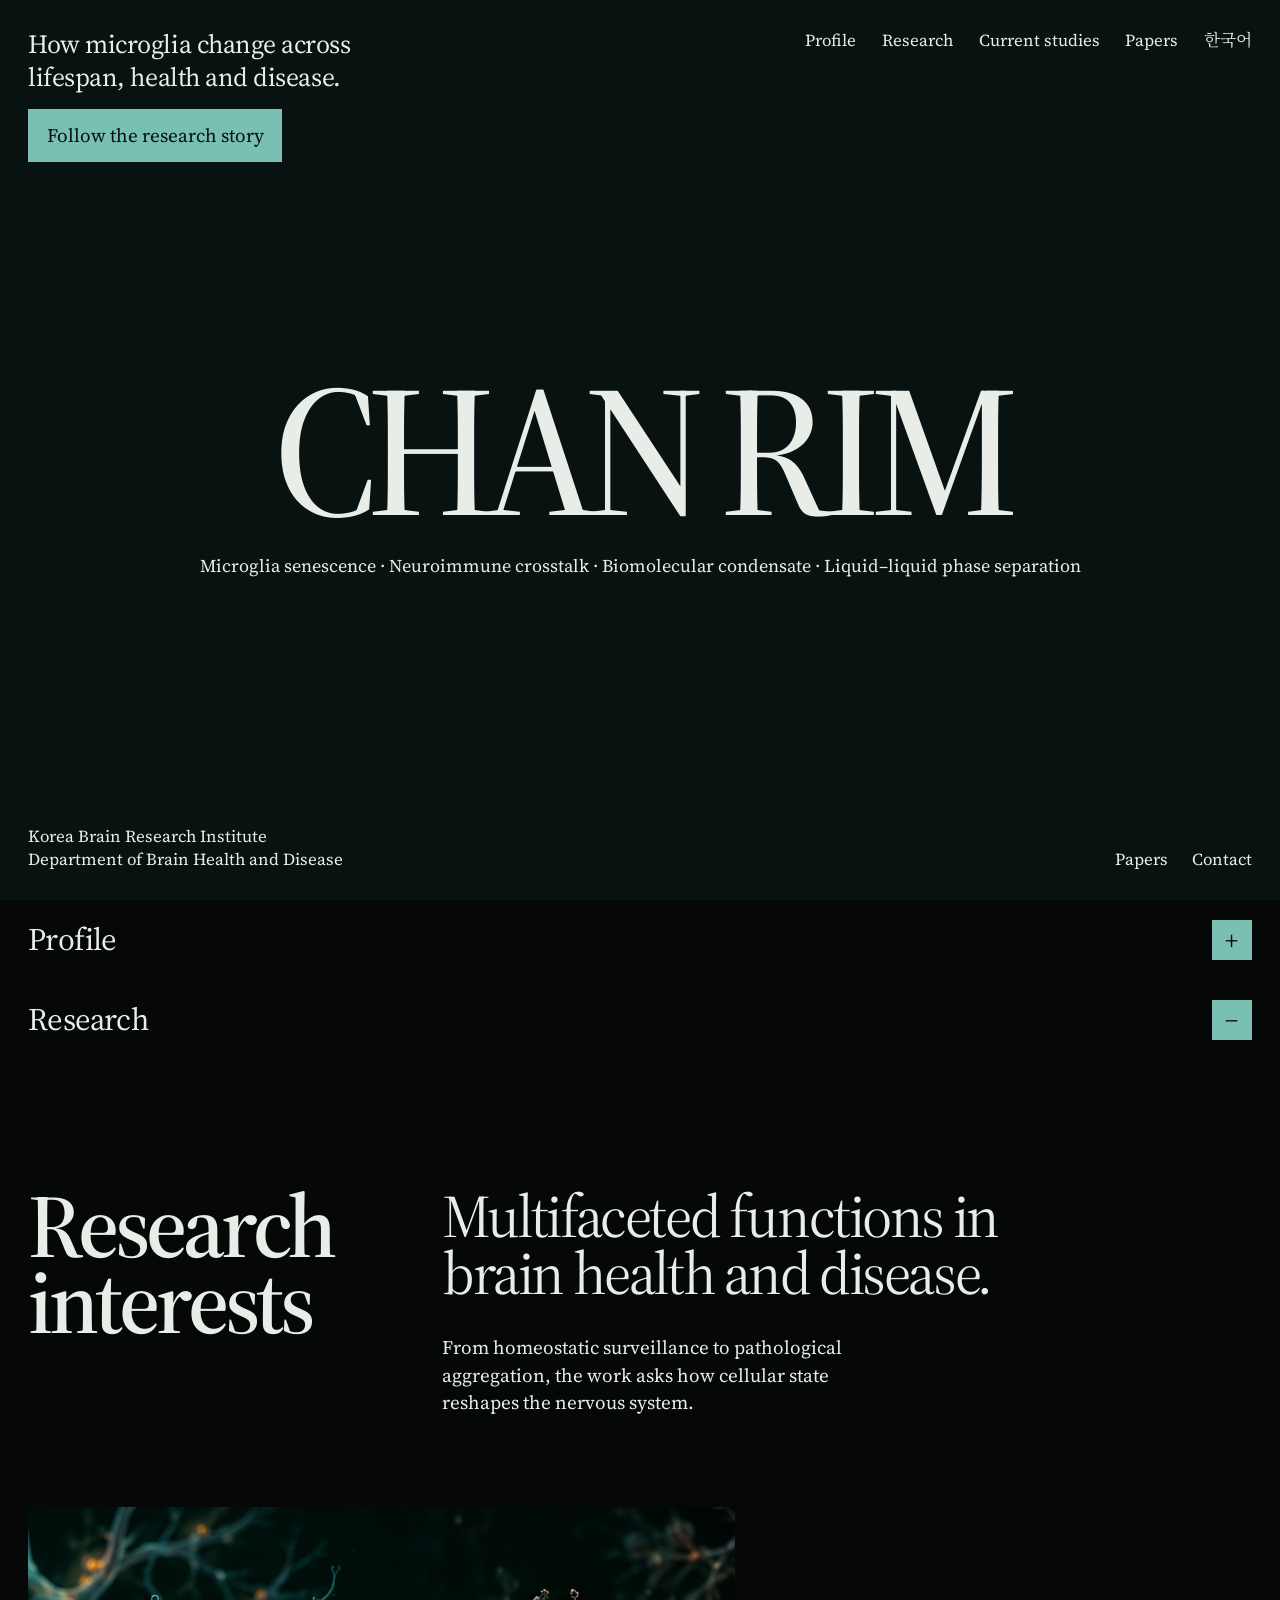
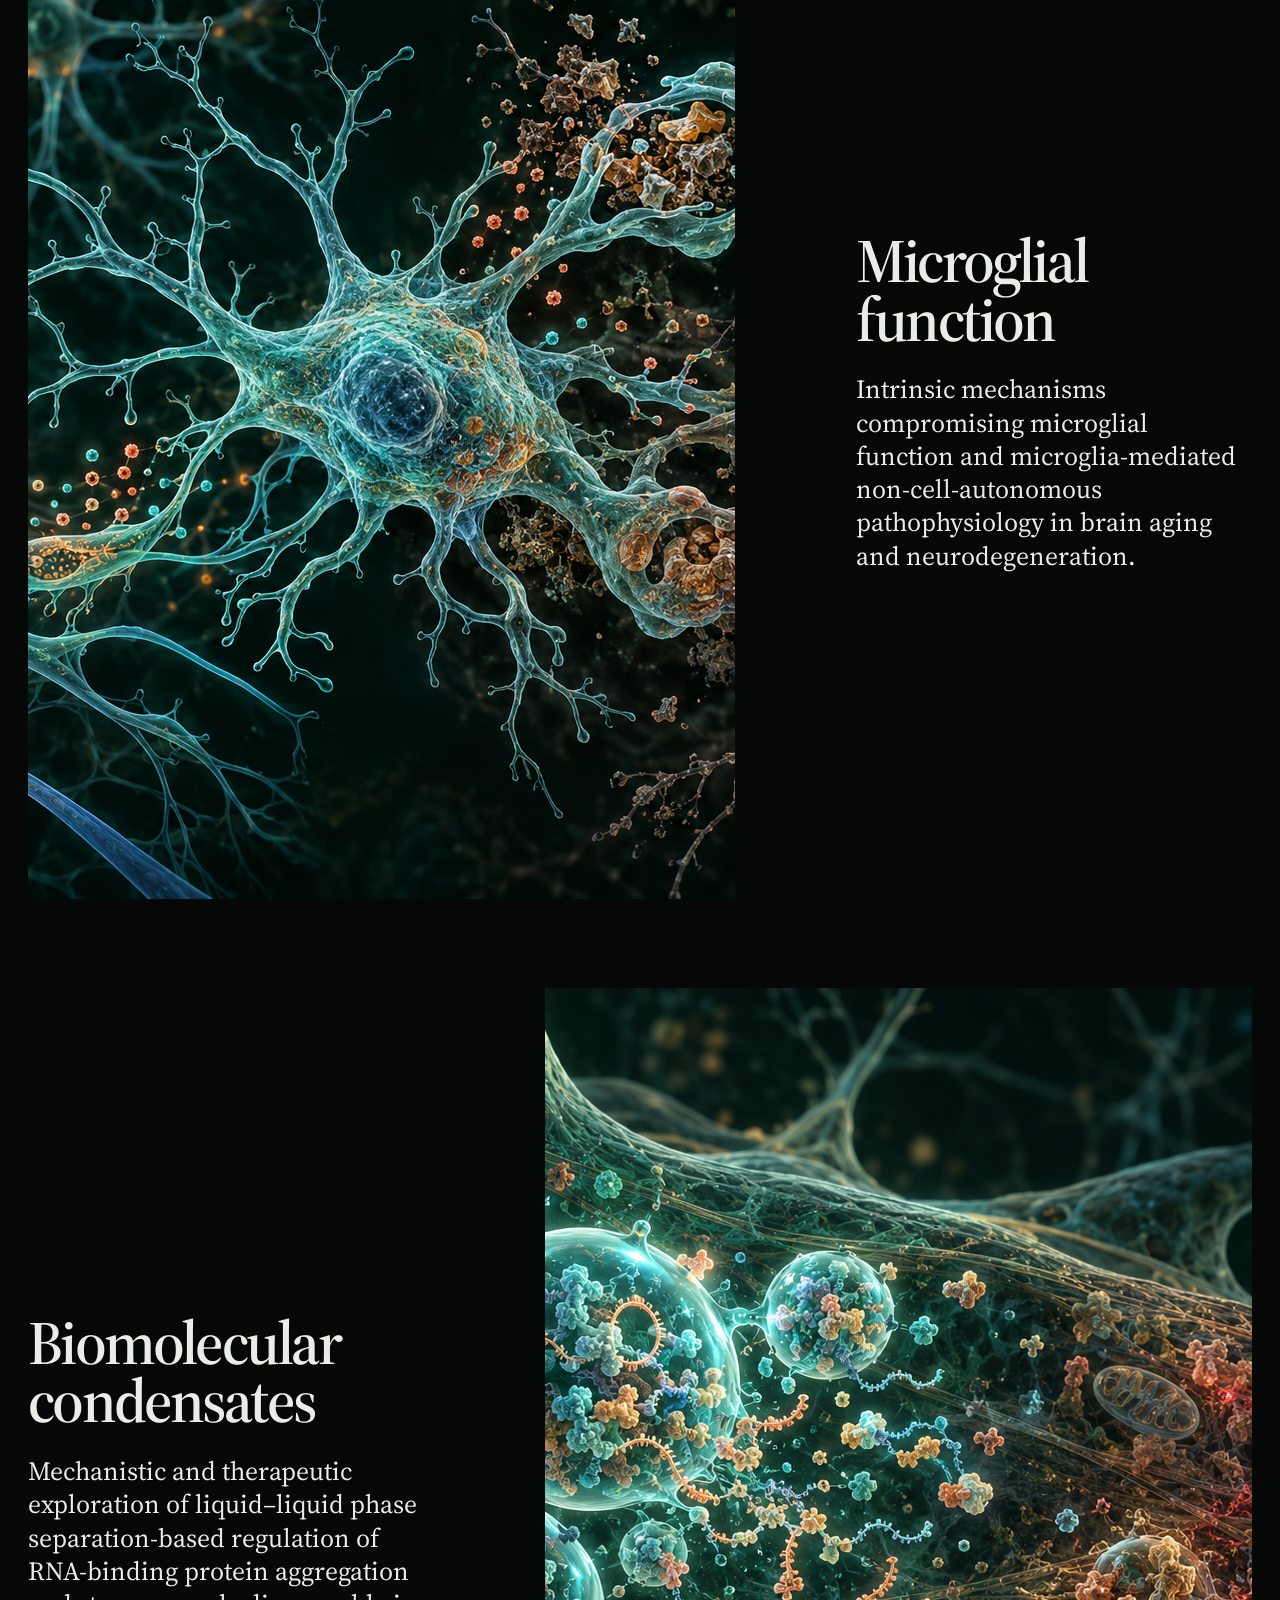
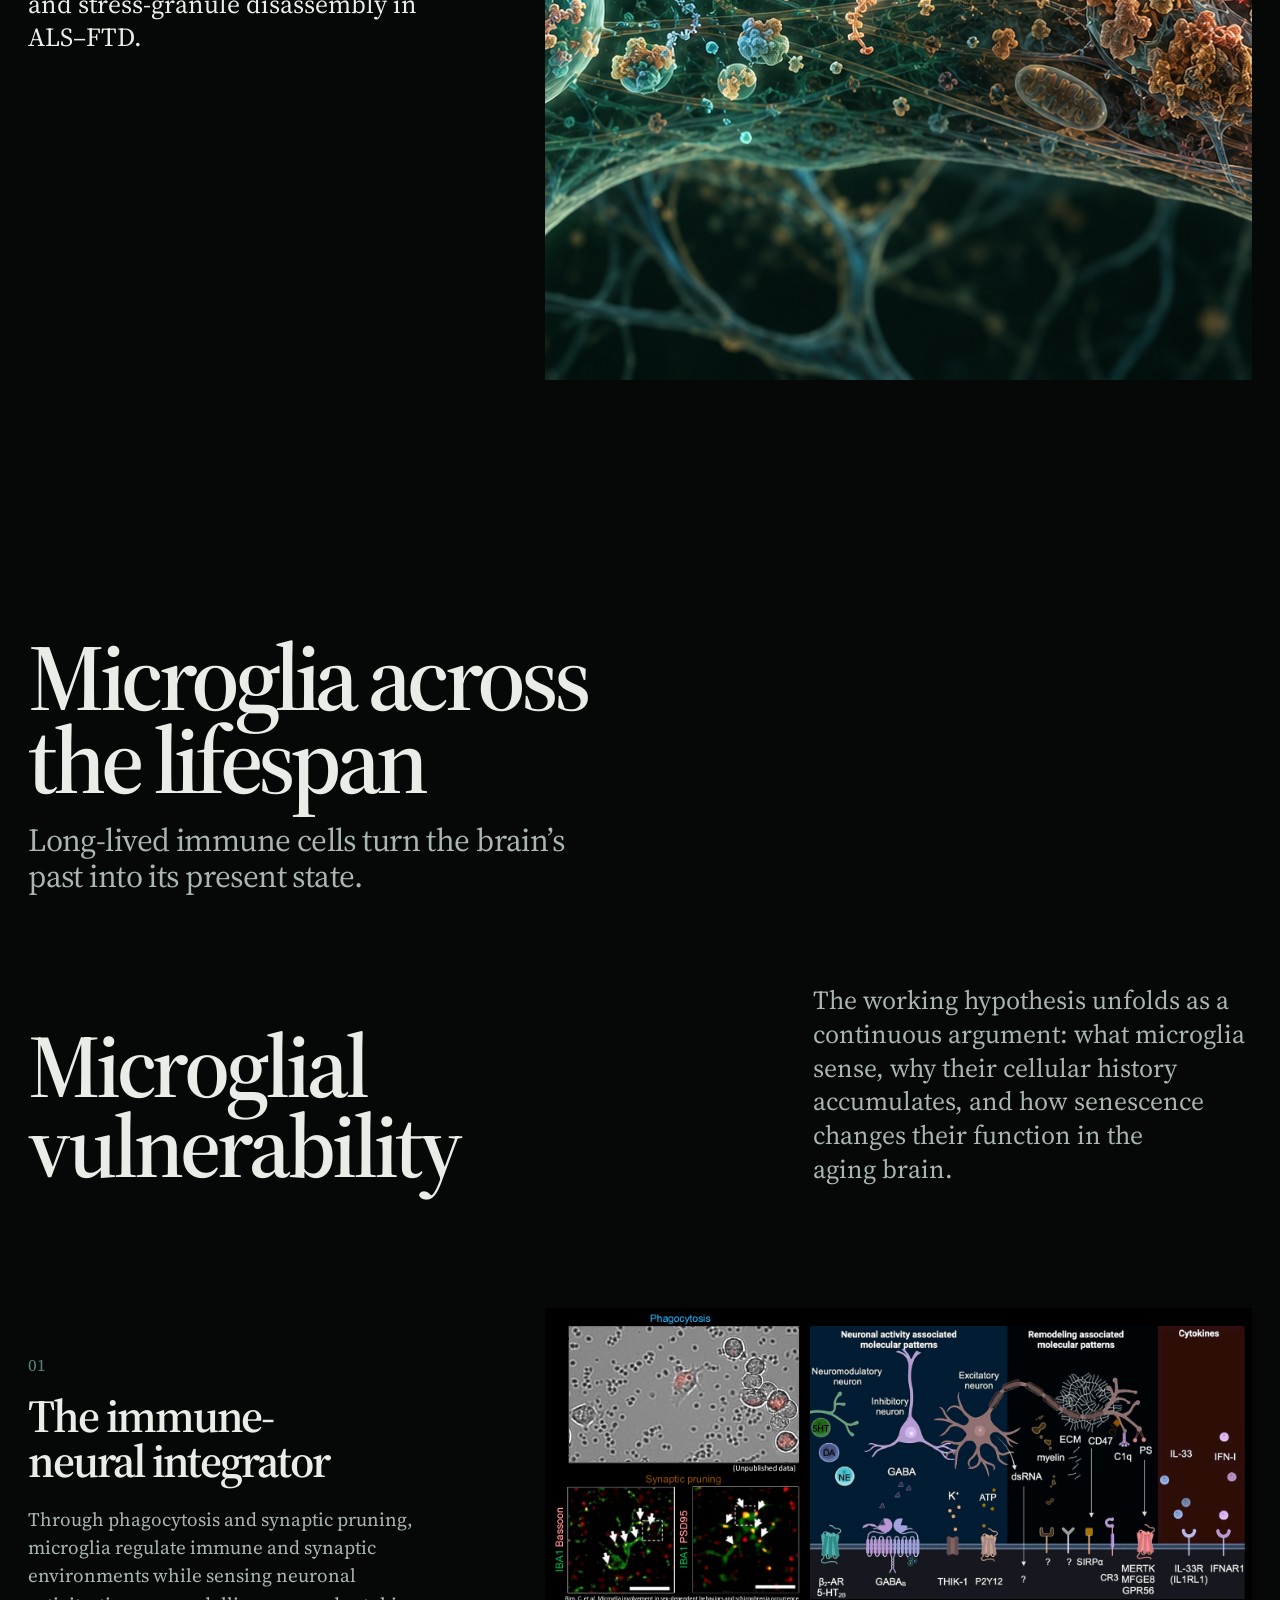
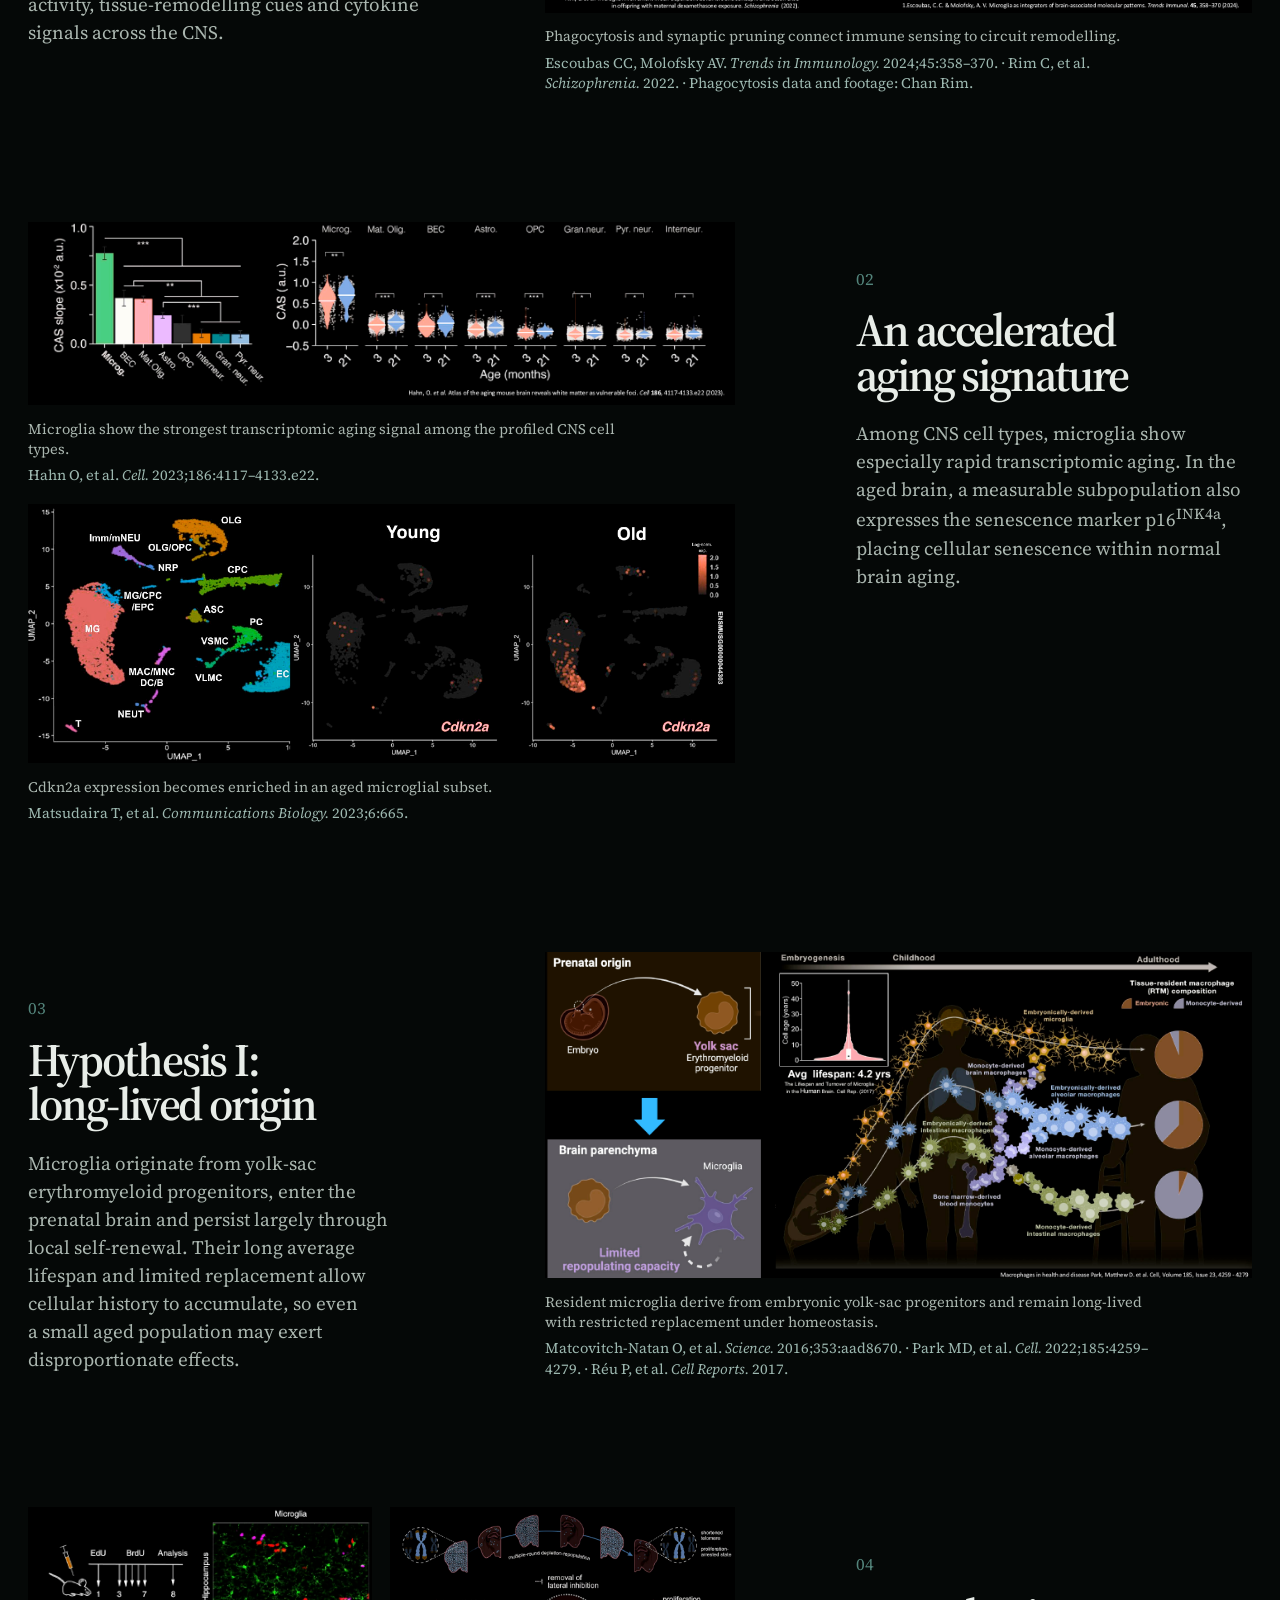
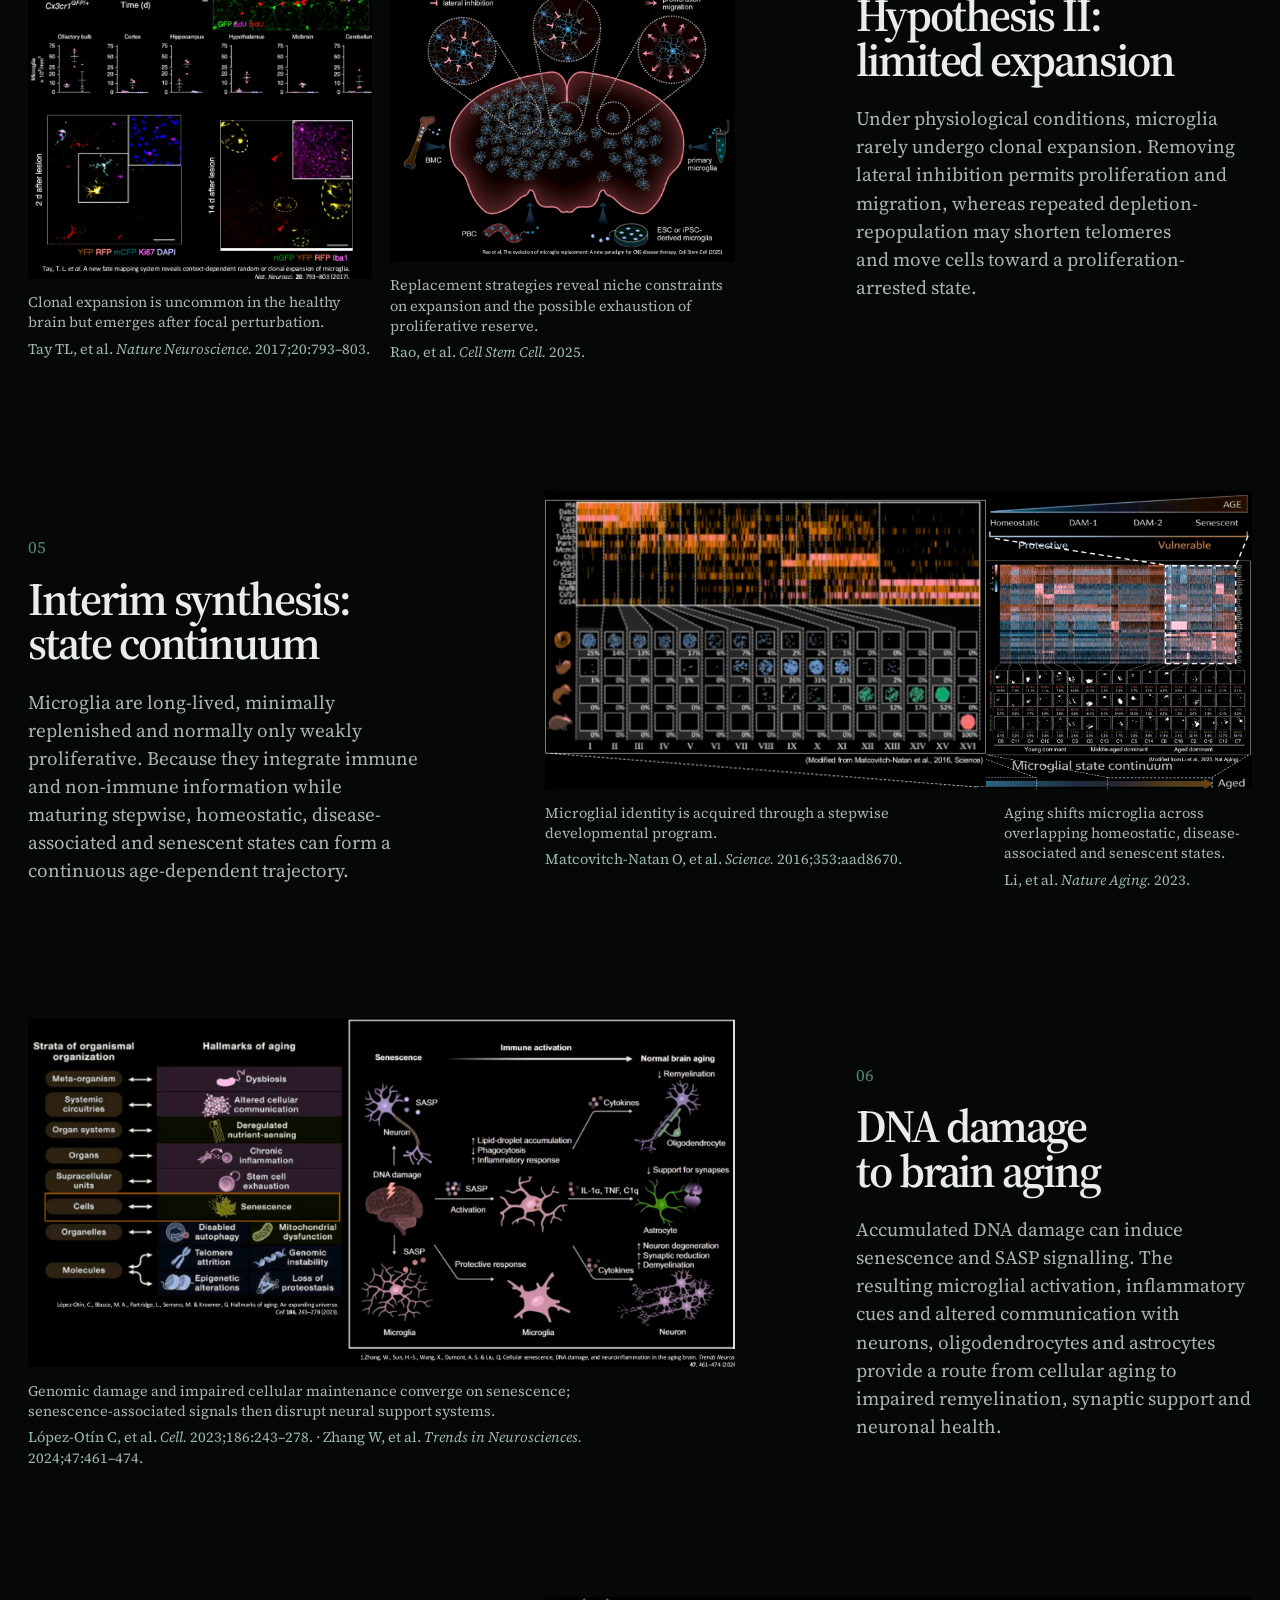
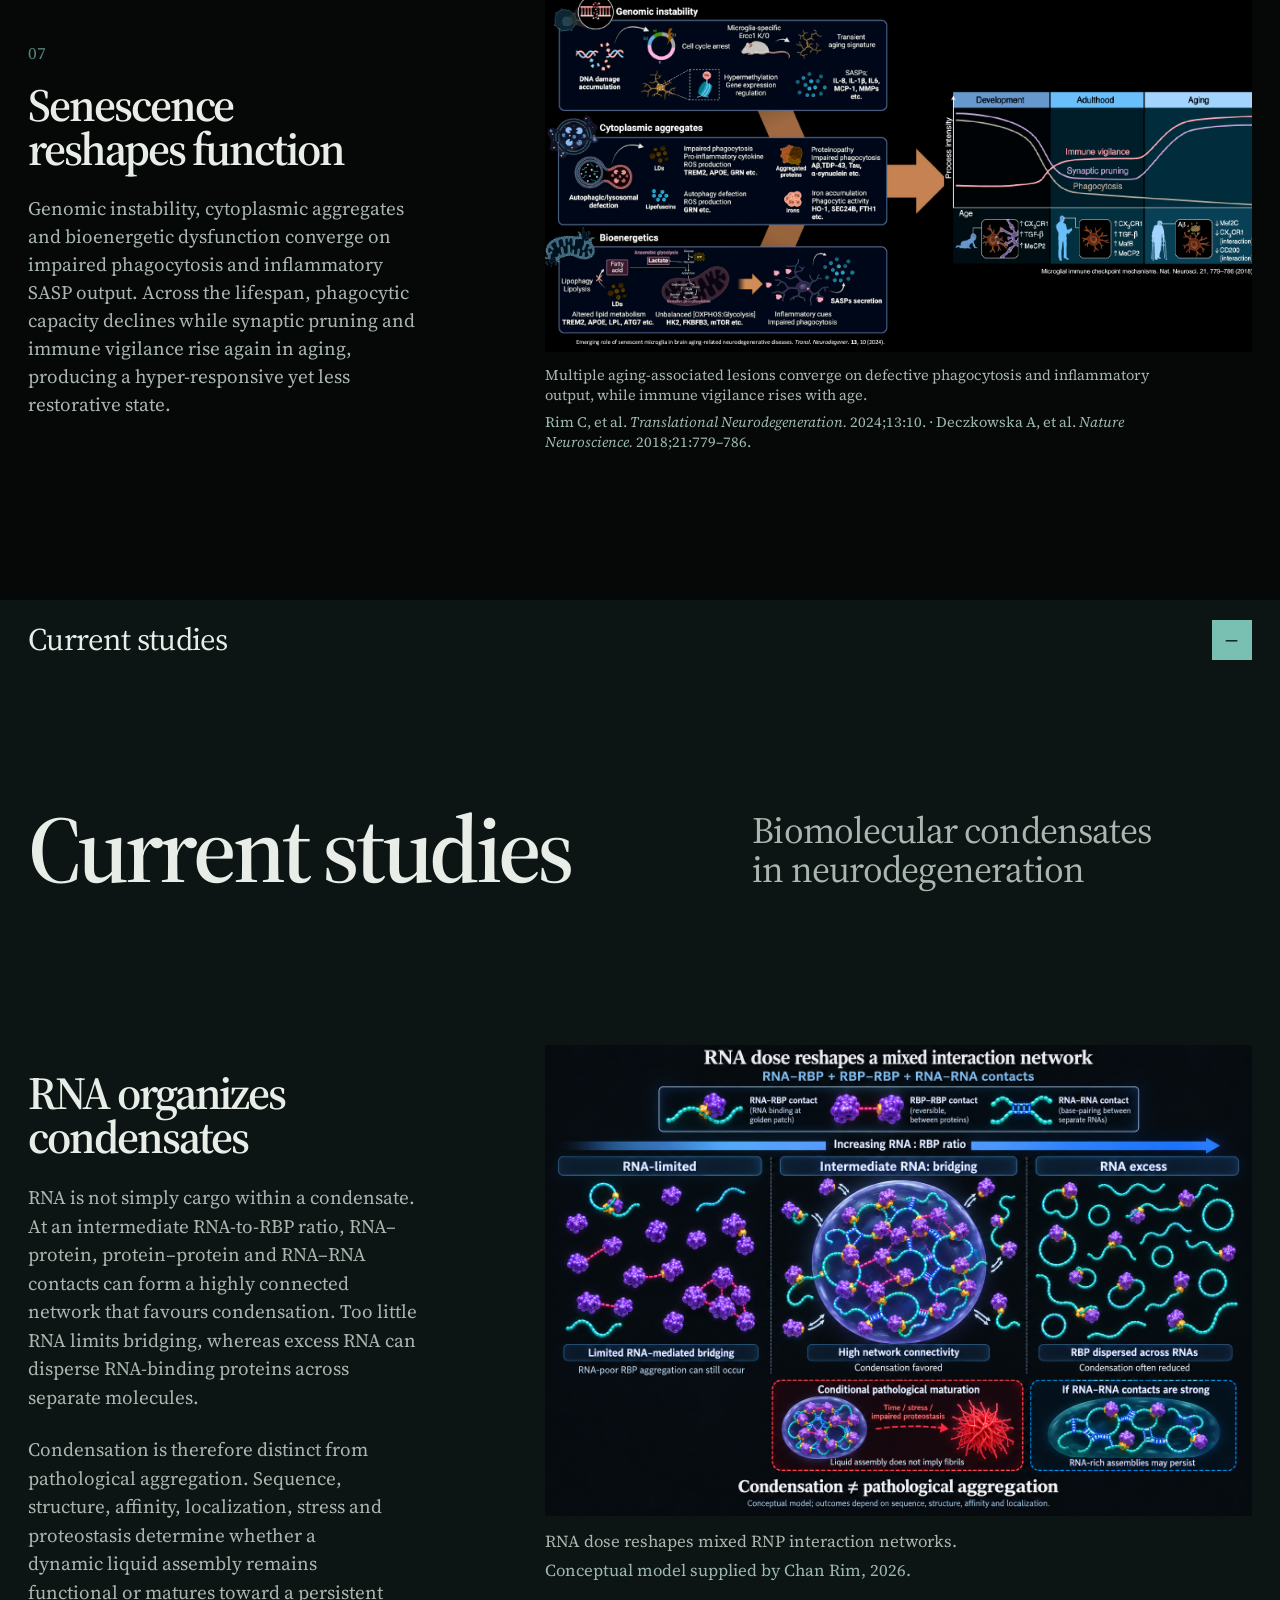
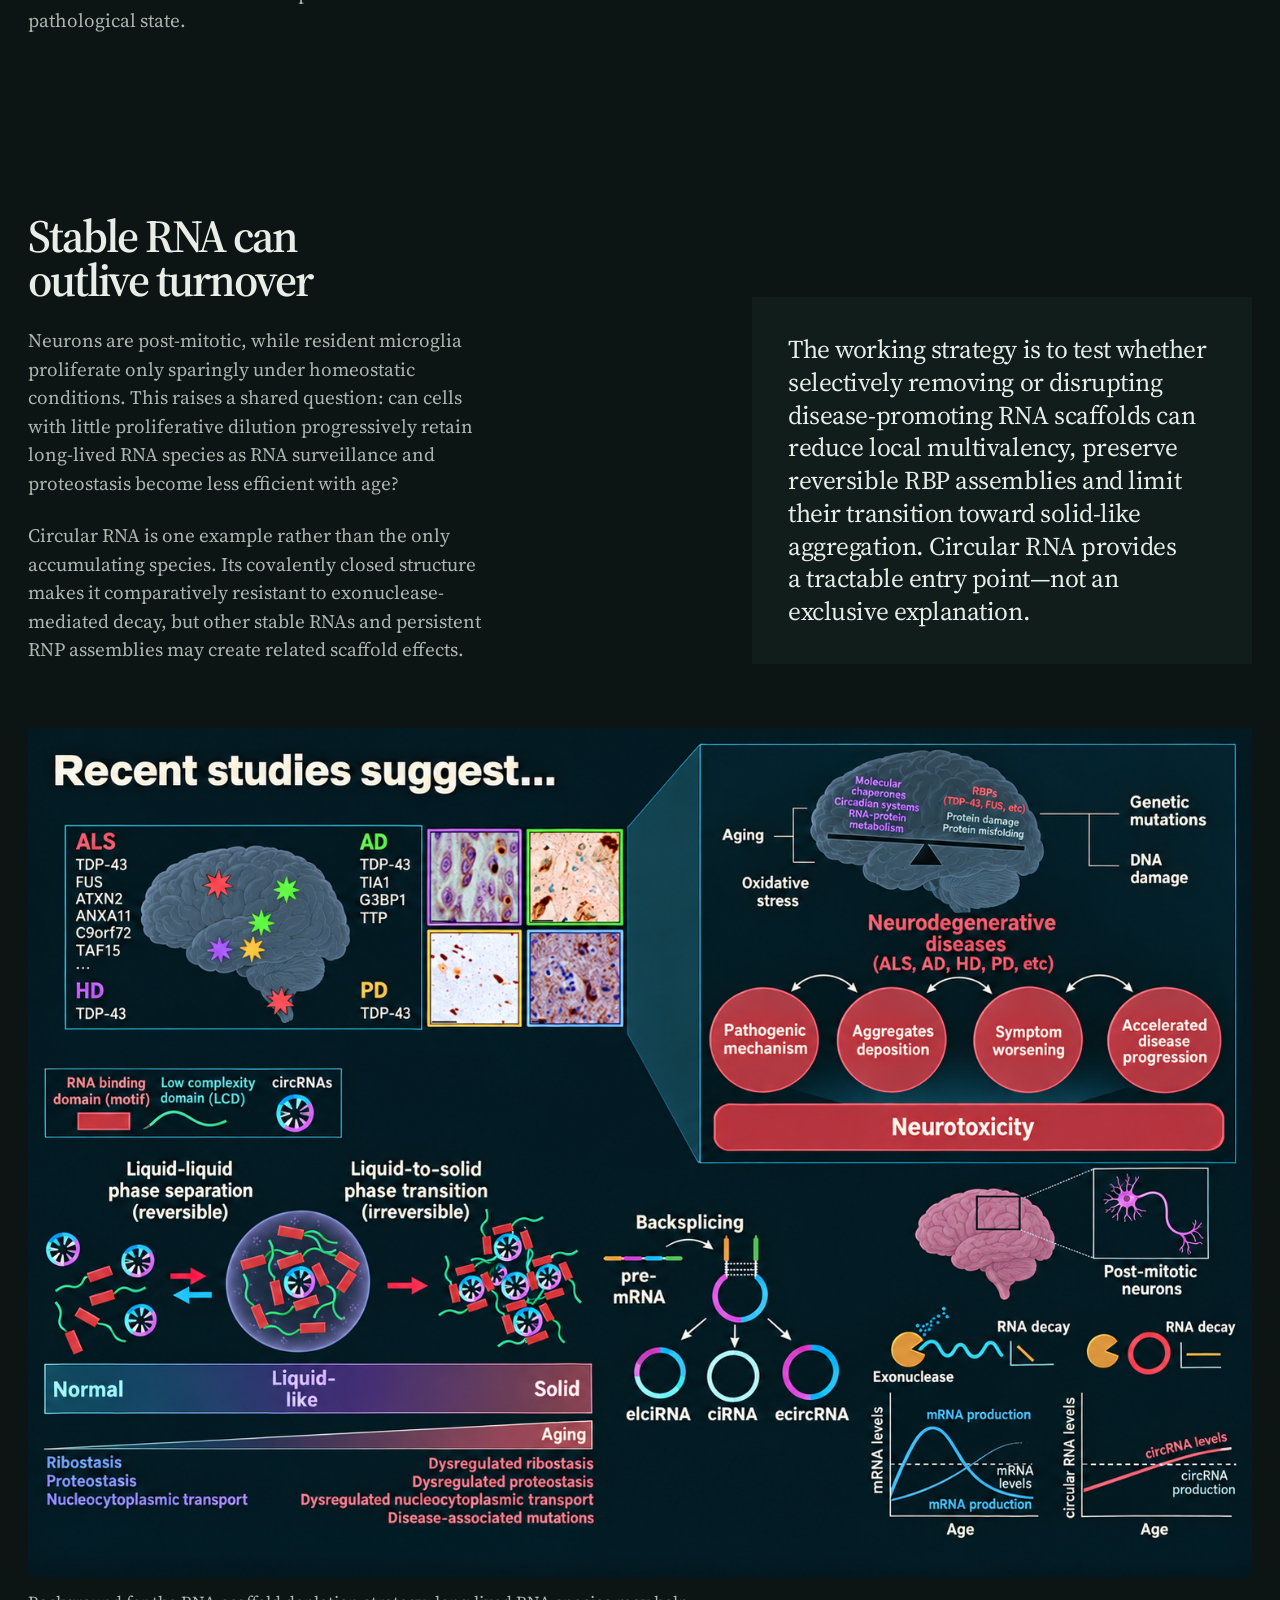
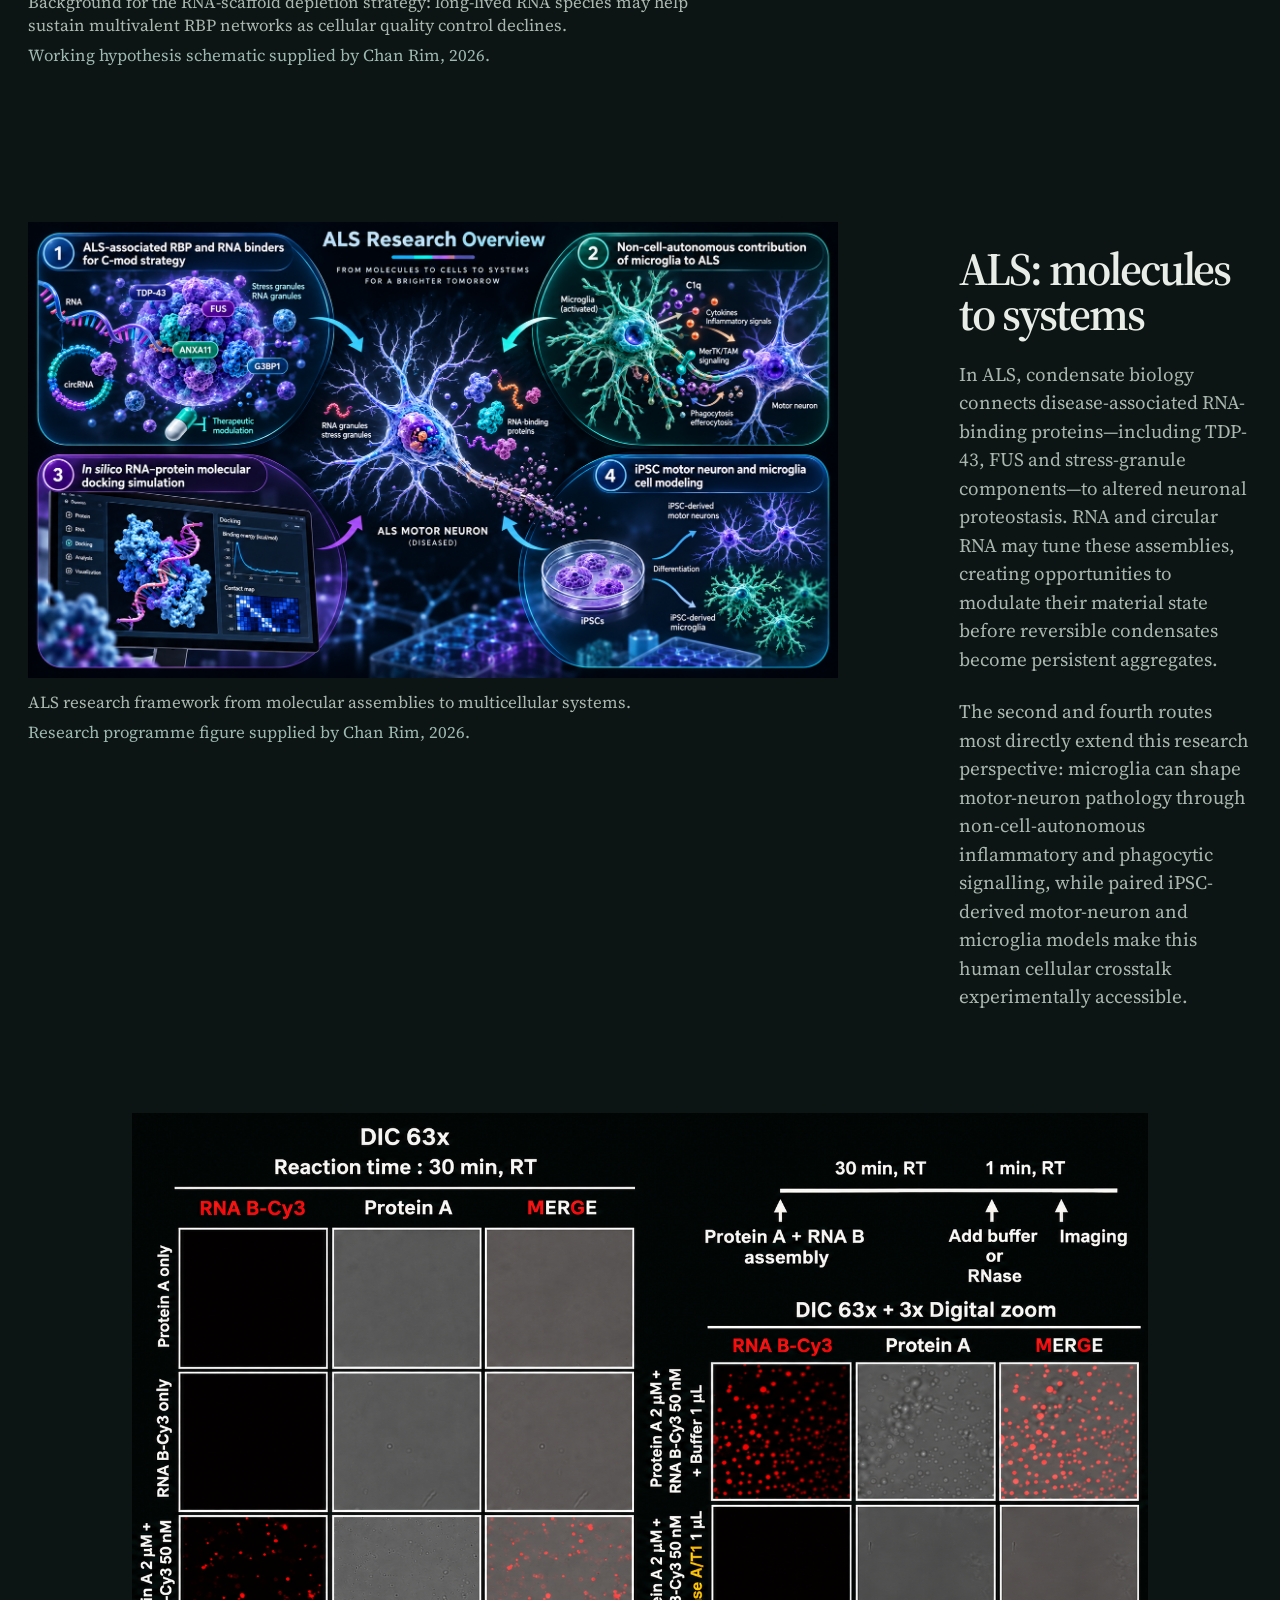
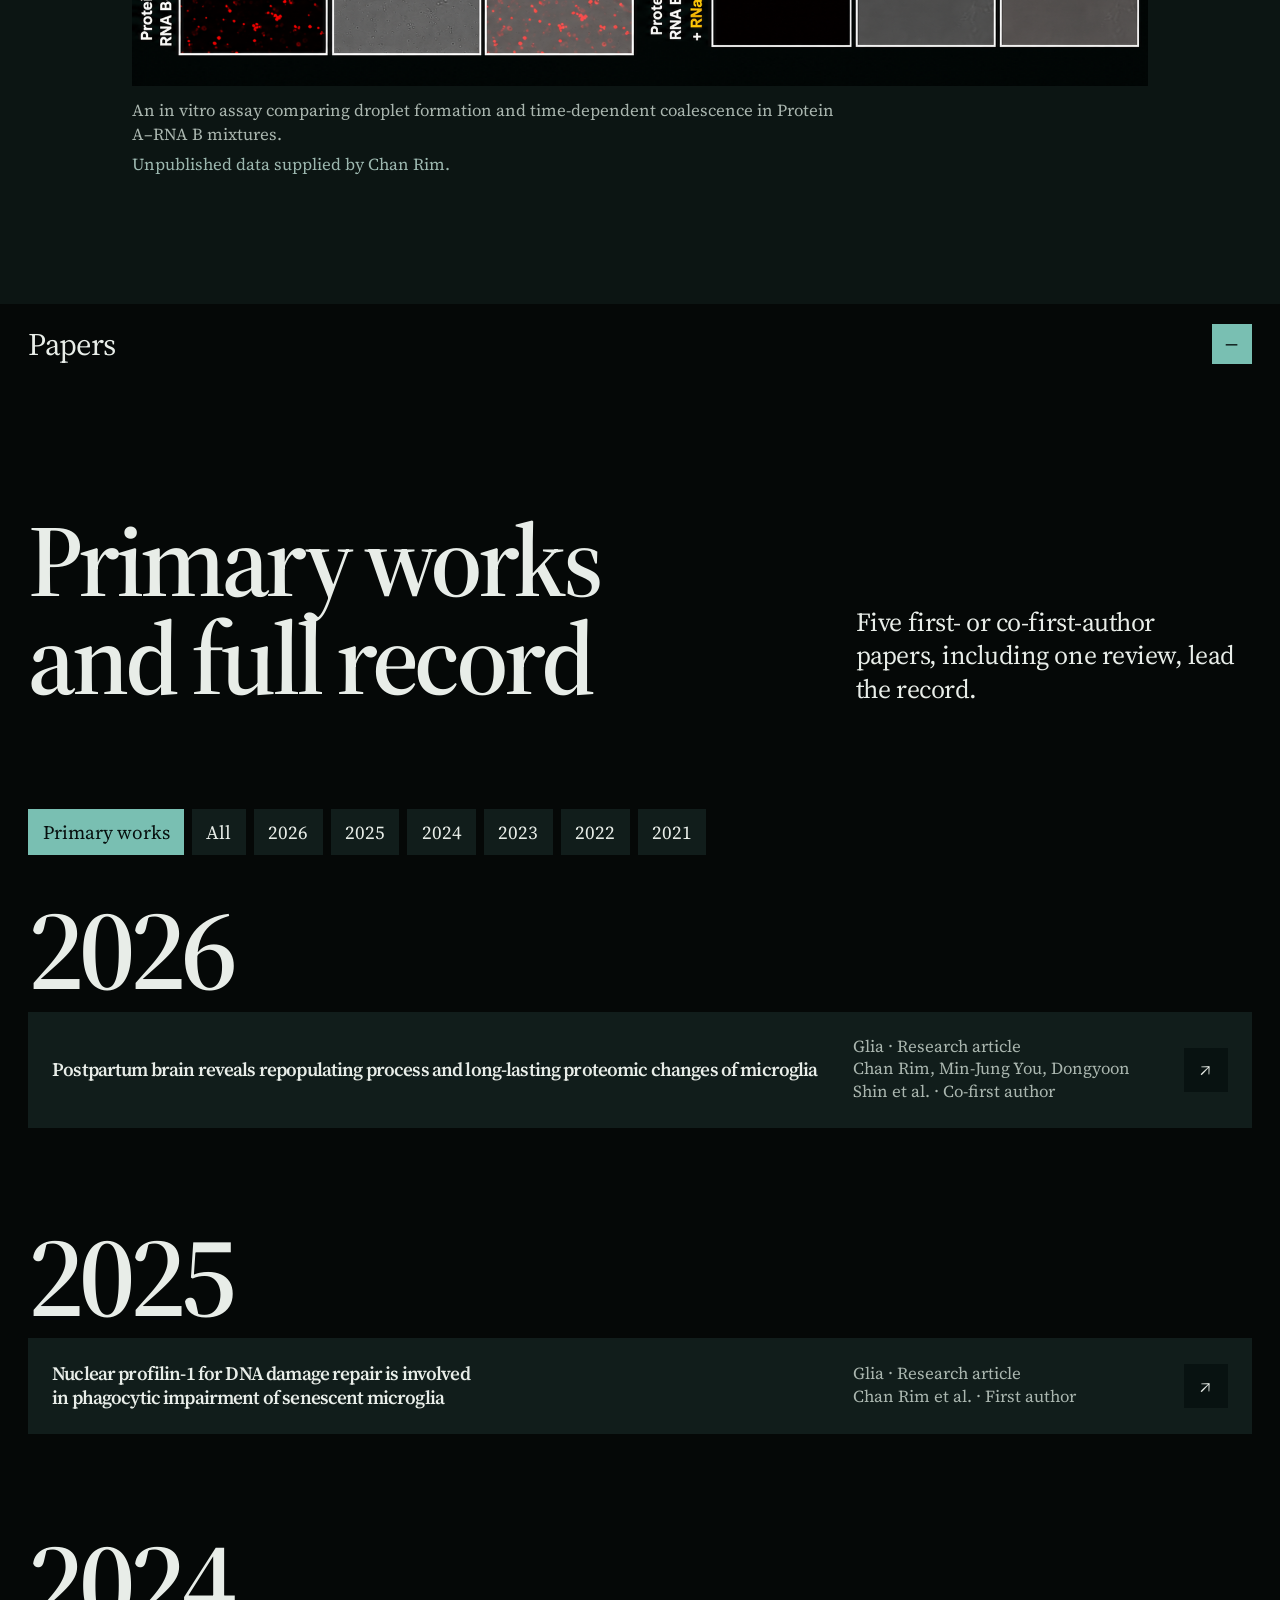
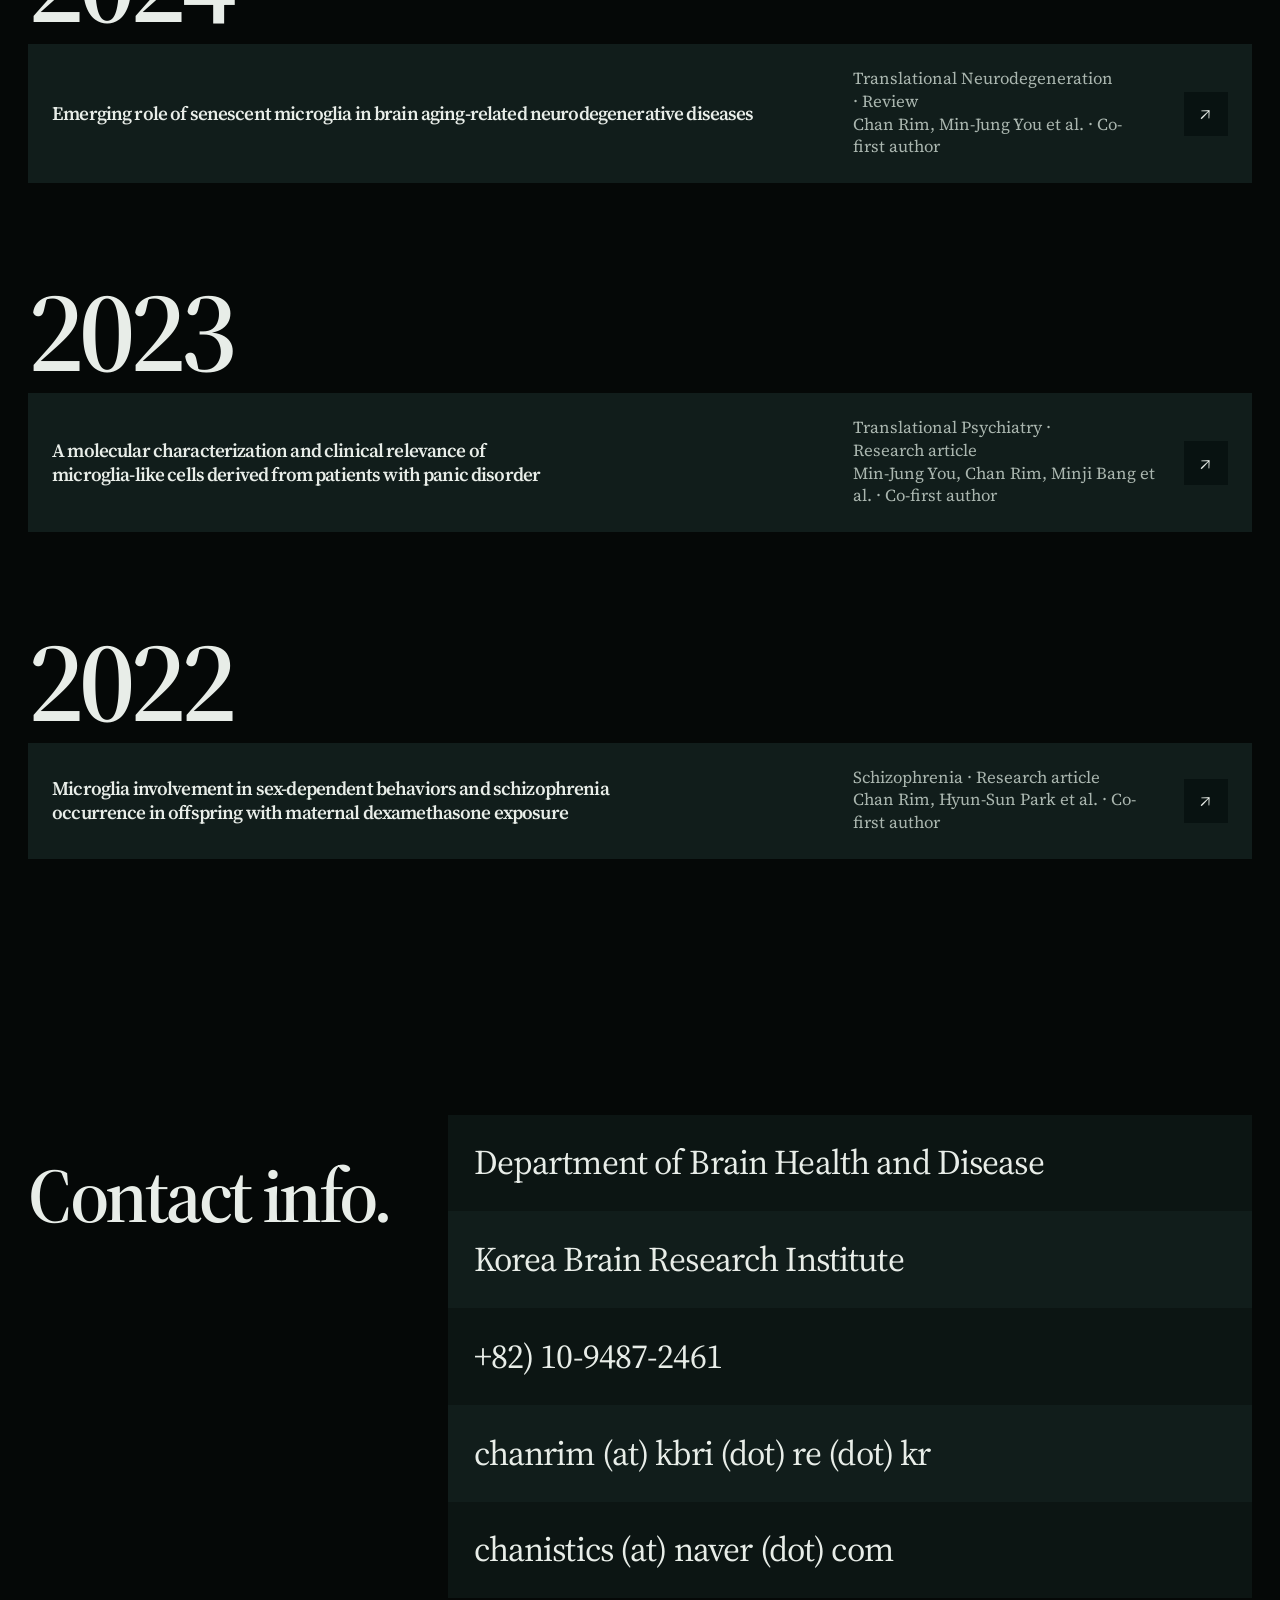
==== commit 5e530a81: "Align continuum figures and restore figure border" ====
--- a/en.html
+++ b/en.html
@@ -5,6 +5,22 @@
     <meta name="viewport" content="width=device-width, initial-scale=1.0" />
     <meta name="theme-color" content="#081211" />
     <meta name="description" content="Research portfolio of Chan Rim, studying how microglia change across lifespan, health and disease." />
+    <link rel="canonical" href="https://channi.chanrim-ni.chatgpt.site/en.html" />
+    <meta property="og:type" content="website" />
+    <meta property="og:site_name" content="CHANNI" />
+    <meta property="og:title" content="CHANNI — Chan Rim Neuroimmune Research" />
+    <meta property="og:description" content="Research portfolio of Chan Rim, studying how microglia change across lifespan, health and disease." />
+    <meta property="og:url" content="https://channi.chanrim-ni.chatgpt.site/en.html" />
+    <meta property="og:image" content="https://raw.githubusercontent.com/Chanistics/chan-rim-neuroscience/main/assets/social/channi-og-dark.png" />
+    <meta property="og:image:secure_url" content="https://raw.githubusercontent.com/Chanistics/chan-rim-neuroscience/main/assets/social/channi-og-dark.png" />
+    <meta property="og:image:type" content="image/png" />
+    <meta property="og:image:width" content="1200" />
+    <meta property="og:image:height" content="630" />
+    <meta property="og:image:alt" content="A teal microglial cell on a black background" />
+    <meta name="twitter:card" content="summary_large_image" />
+    <meta name="twitter:title" content="CHANNI — Chan Rim Neuroimmune Research" />
+    <meta name="twitter:description" content="Research portfolio of Chan Rim, studying how microglia change across lifespan, health and disease." />
+    <meta name="twitter:image" content="https://raw.githubusercontent.com/Chanistics/chan-rim-neuroscience/main/assets/social/channi-og-dark.png" />
     <title>Chan Rim — Microglia across the lifespan</title>
     <link rel="preconnect" href="https://api.fontshare.com" />
     <link rel="preconnect" href="https://cdn.fontshare.com" crossorigin />
@@ -13,8 +29,8 @@
     <link rel="preconnect" href="https://fonts.gstatic.com" crossorigin />
     <link href="https://fonts.googleapis.com/css2?family=Noto+Serif+KR:wght@400;500;600&amp;family=Source+Serif+4:opsz,wght@8..60,400;8..60,500;8..60,600&amp;display=swap" rel="stylesheet" />
     <link rel="manifest" href="manifest.webmanifest" />
-    <link rel="stylesheet" href="styles.css?v=18" />
-    <link rel="stylesheet" href="prototypes/dark-science/theme.css?v=8" />
+    <link rel="stylesheet" href="styles.css?v=19" />
+    <link rel="stylesheet" href="prototypes/dark-science/theme.css?v=9" />
     <script>
       document.documentElement.classList.add('js');
       document.documentElement.dataset.theme = 'dark-science';
@@ -207,7 +223,7 @@
           <li class="hypothesis-step hypothesis-step-reverse" data-reveal>
             <div class="hypothesis-copy"><h4>DNA damage to brain aging</h4><p>Accumulated DNA damage can induce senescence and SASP signalling. The resulting microglial activation, inflammatory cues and altered communication with neurons, oligodendrocytes and astrocytes provide a route from cellular aging to impaired remyelination, synaptic support and neuronal health.</p></div>
             <div class="hypothesis-visuals hypothesis-visuals-single">
-              <figure class="evidence-panel"><img src="assets/hypothesis-figures-dark/06-dna-damage-aging.png?v=2" width="1720" height="850" alt="Hallmarks of aging and a mechanistic cascade from DNA damage to senescence, neuroinflammation and brain aging" loading="lazy" decoding="async" /><figcaption>Genomic damage and impaired cellular maintenance converge on senescence; senescence-associated signals then disrupt neural support systems. <span class="figure-reference">López-Otín C, et al. <em>Cell.</em> 2023;186:243–278. · Zhang W, et al. <em>Trends in Neurosciences.</em> 2024;47:461–474.</span></figcaption></figure>
+              <figure class="evidence-panel"><span class="evidence-image-frame evidence-image-frame-right"><img src="assets/hypothesis-figures-dark/06-dna-damage-aging.png?v=2" width="1720" height="850" alt="Hallmarks of aging and a mechanistic cascade from DNA damage to senescence, neuroinflammation and brain aging" loading="lazy" decoding="async" /></span><figcaption>Genomic damage and impaired cellular maintenance converge on senescence; senescence-associated signals then disrupt neural support systems. <span class="figure-reference">López-Otín C, et al. <em>Cell.</em> 2023;186:243–278. · Zhang W, et al. <em>Trends in Neurosciences.</em> 2024;47:461–474.</span></figcaption></figure>
             </div>
           </li>
 
--- a/styles.css
+++ b/styles.css
@@ -316,7 +316,7 @@
 .footer-top nav a { text-decoration: none; }
 .credits { position: relative; z-index: 2; margin-top: clamp(4rem, 9vw, 8rem); font-size: var(--step-small); max-width: 72ch; color: var(--field-credit); }
 .footer-meta { position: absolute; z-index: 2; left: var(--margin); right: var(--margin); bottom: 27vw; display: flex; justify-content: space-between; font-size: var(--step-small); }
-.footer-name { position: absolute; left: -0.035em; bottom: -0.22em; font-size: 27.5vw; line-height: 0.72; letter-spacing: -0.075em; font-weight: 700; white-space: nowrap; }
+.footer-name { position: absolute; left: var(--margin); right: var(--margin); bottom: -0.22em; font-size: 22vw; line-height: 0.72; letter-spacing: -0.075em; font-weight: 700; white-space: nowrap; text-align: center; }
 
 @media (prefers-reduced-motion: no-preference) {
   .hero-intro { animation: hero-intro 700ms var(--ease-expo) both; }
@@ -455,7 +455,7 @@
   .footer-top nav { flex-direction: row; flex-wrap: wrap; gap: 1rem; margin-top: 2rem; }
   .credits { margin-top: 4rem; max-height: 13rem; overflow: auto; }
   .footer-meta { left: 1rem; right: 1rem; bottom: 36vw; }
-  .footer-name { font-size: 36vw; }
+  .footer-name { left: 1rem; right: 1rem; font-size: 22vw; }
 }
 
 @media (max-width: 520px) {
--- a/prototypes/dark-science/theme.css
+++ b/prototypes/dark-science/theme.css
@@ -312,6 +312,20 @@
   grid-template-columns: minmax(0, 1fr);
 }
 
+html[data-theme="dark-science"] .hypothesis-visuals-continuum {
+  grid-template-columns: minmax(0, 1.4754fr) minmax(0, 0.8889fr);
+  gap: 0;
+  align-items: start;
+}
+
+html[data-theme="dark-science"] .hypothesis-visuals-continuum .evidence-panel:first-child figcaption {
+  padding-right: var(--gutter);
+}
+
+html[data-theme="dark-science"] .hypothesis-visuals-continuum .evidence-panel:last-child figcaption {
+  padding-left: var(--gutter);
+}
+
 html[data-theme="dark-science"] .hypothesis-copy::before {
   color: color-mix(in srgb, var(--accent) 68%, transparent);
 }
@@ -329,6 +343,22 @@
   mix-blend-mode: normal;
 }
 
+html[data-theme="dark-science"] .evidence-image-frame {
+  position: relative;
+  display: block;
+}
+
+html[data-theme="dark-science"] .evidence-image-frame-right::after {
+  position: absolute;
+  top: 0.6%;
+  right: 0;
+  bottom: 5.3%;
+  width: 2px;
+  background: rgba(238, 242, 239, 0.92);
+  content: "";
+  pointer-events: none;
+}
+
 html[data-theme="dark-science"] .evidence-panel figcaption {
   max-width: 76ch;
   padding-top: 0.85rem;
@@ -402,6 +432,16 @@
 }
 
 @media (max-width: 800px) {
+  html[data-theme="dark-science"] .hypothesis-visuals-continuum {
+    grid-template-columns: minmax(0, 1fr);
+    gap: var(--gutter);
+  }
+
+  html[data-theme="dark-science"] .hypothesis-visuals-continuum .evidence-panel:first-child figcaption,
+  html[data-theme="dark-science"] .hypothesis-visuals-continuum .evidence-panel:last-child figcaption {
+    padding-inline: 0;
+  }
+
   html[data-theme="dark-science"] .hero-discipline {
     display: block;
     left: 1rem;
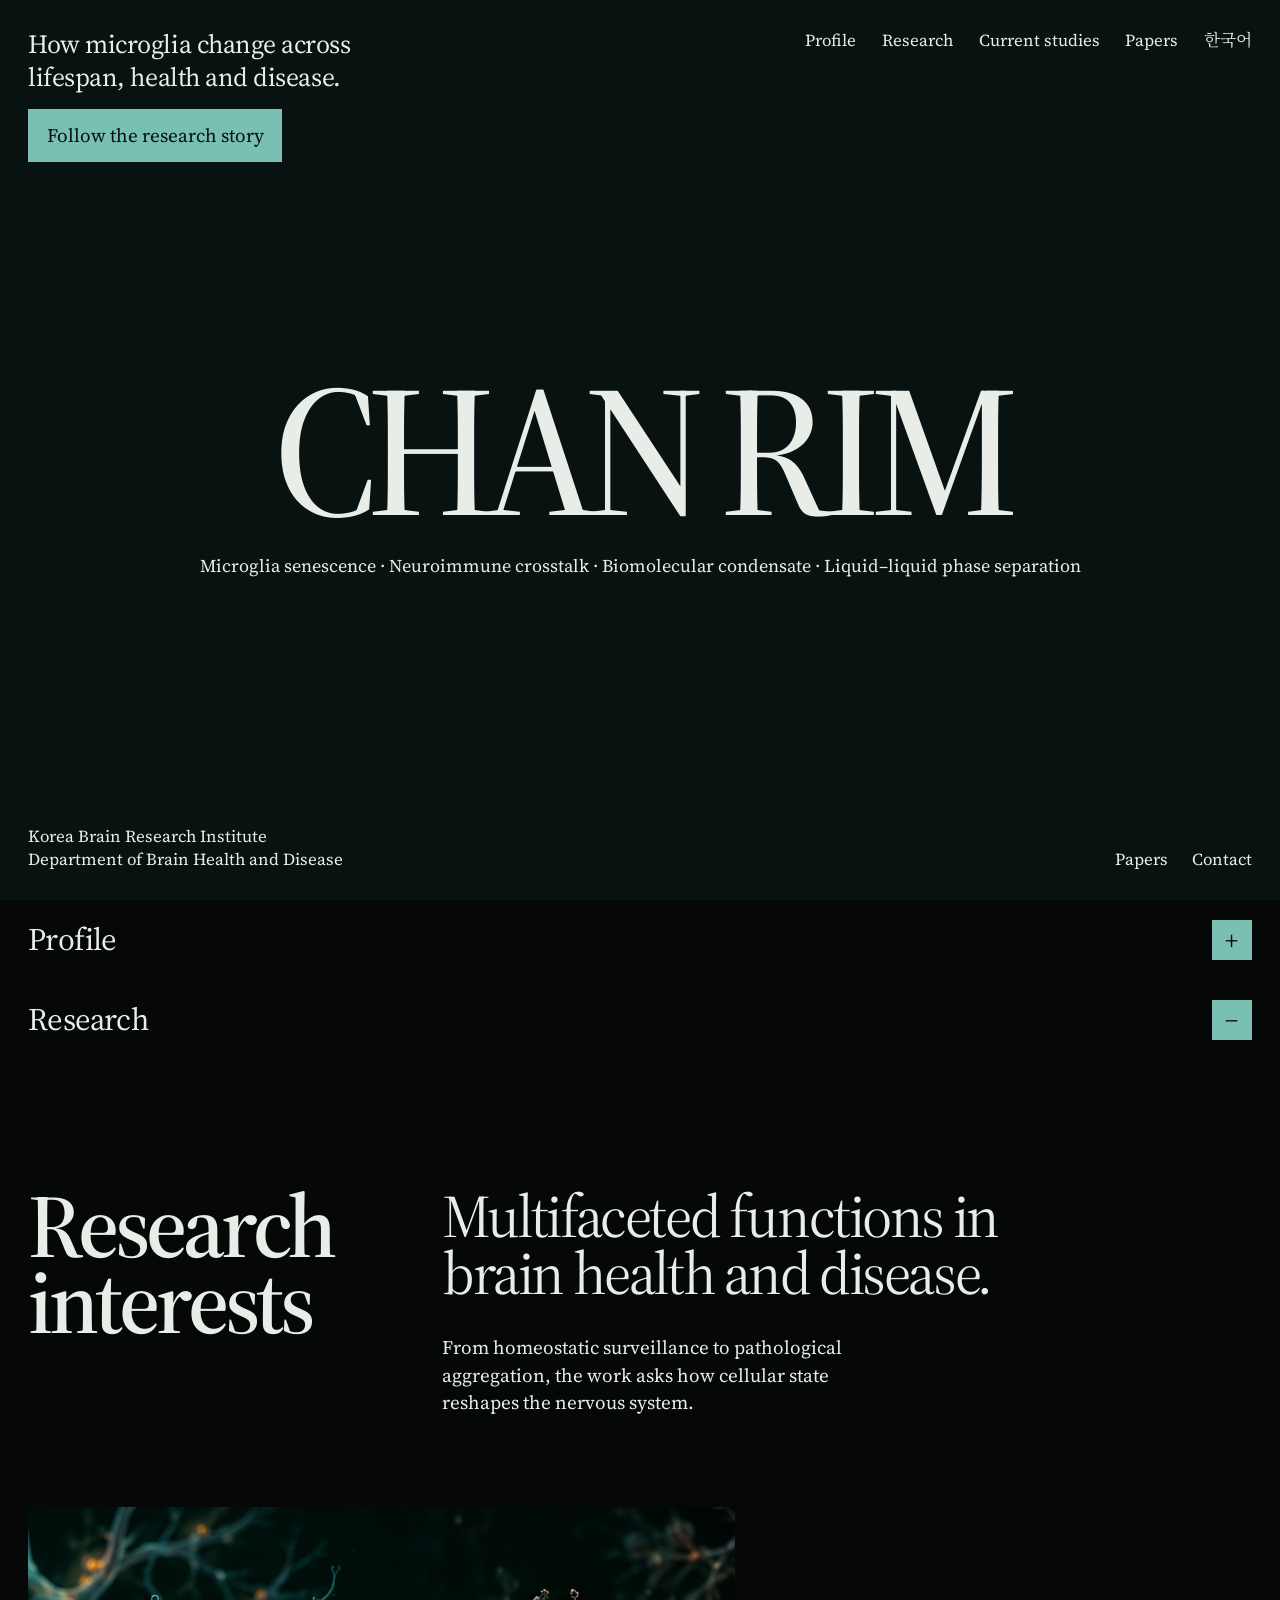
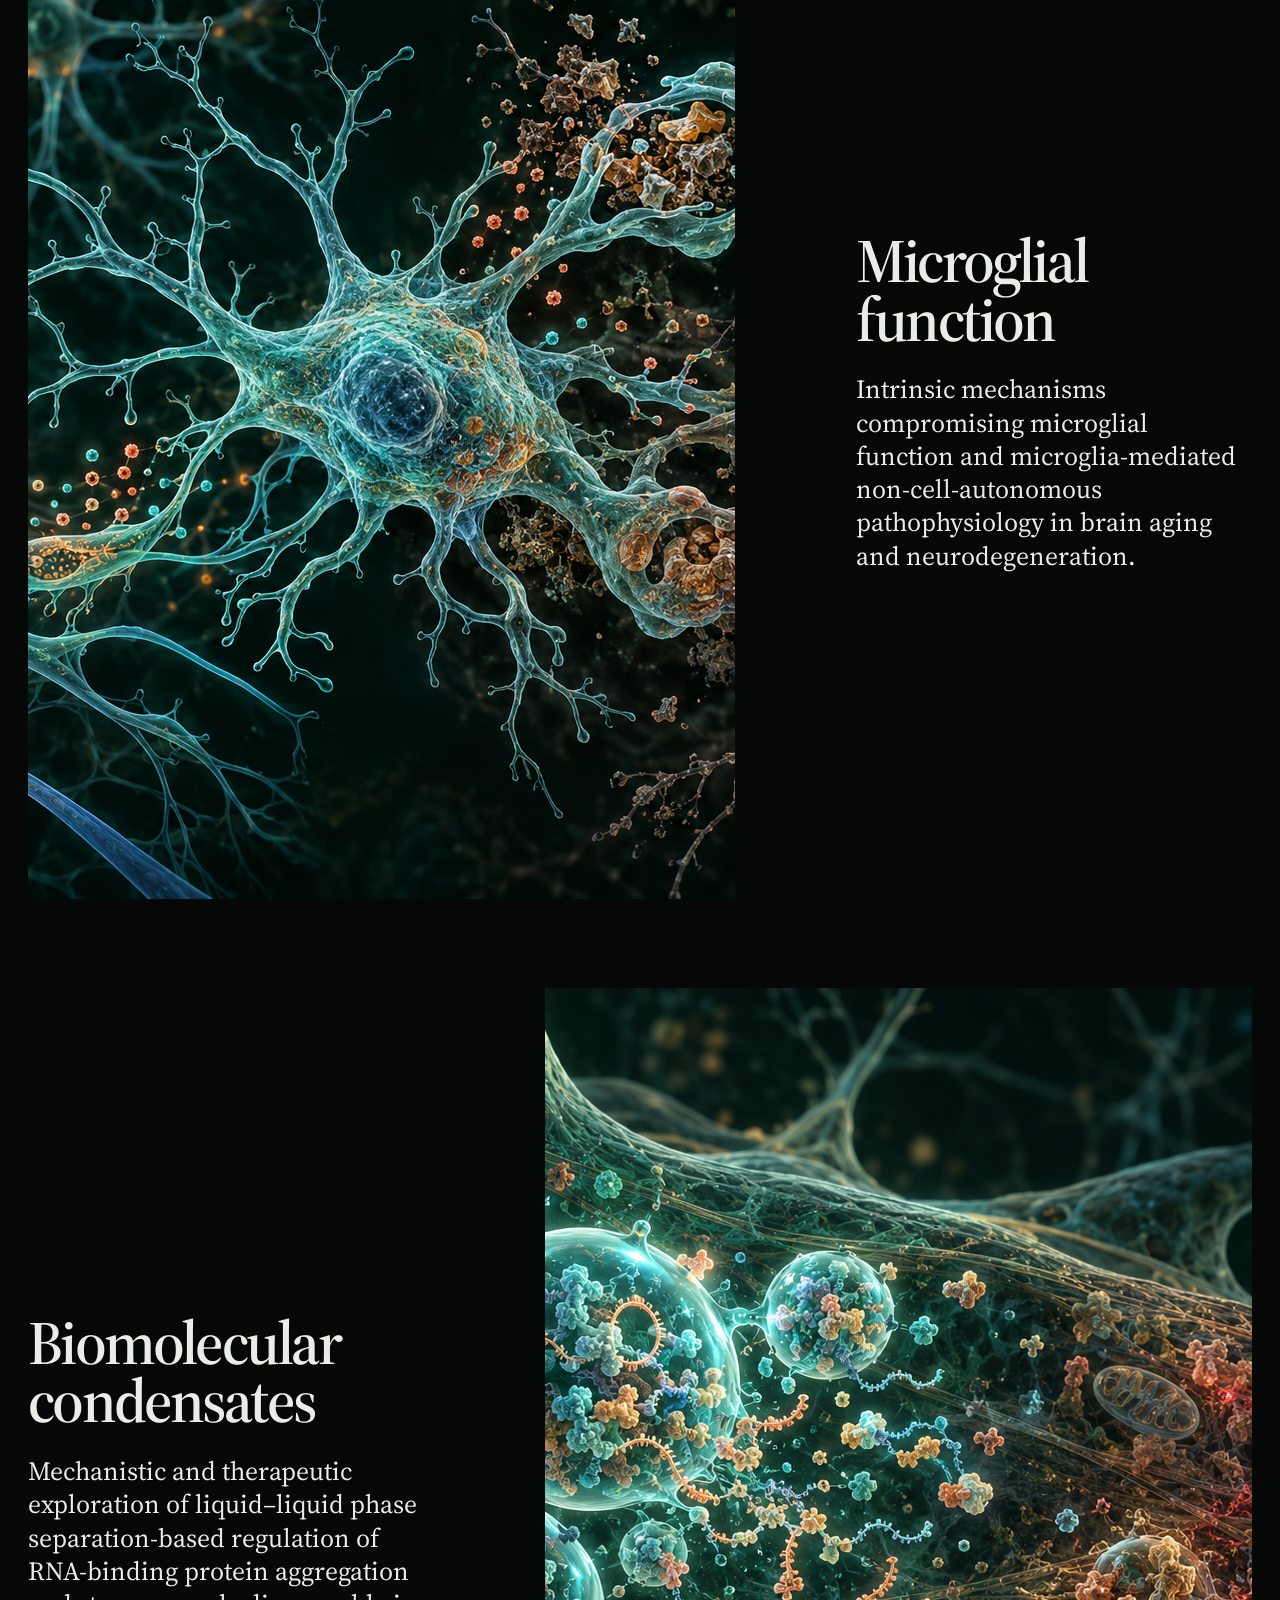
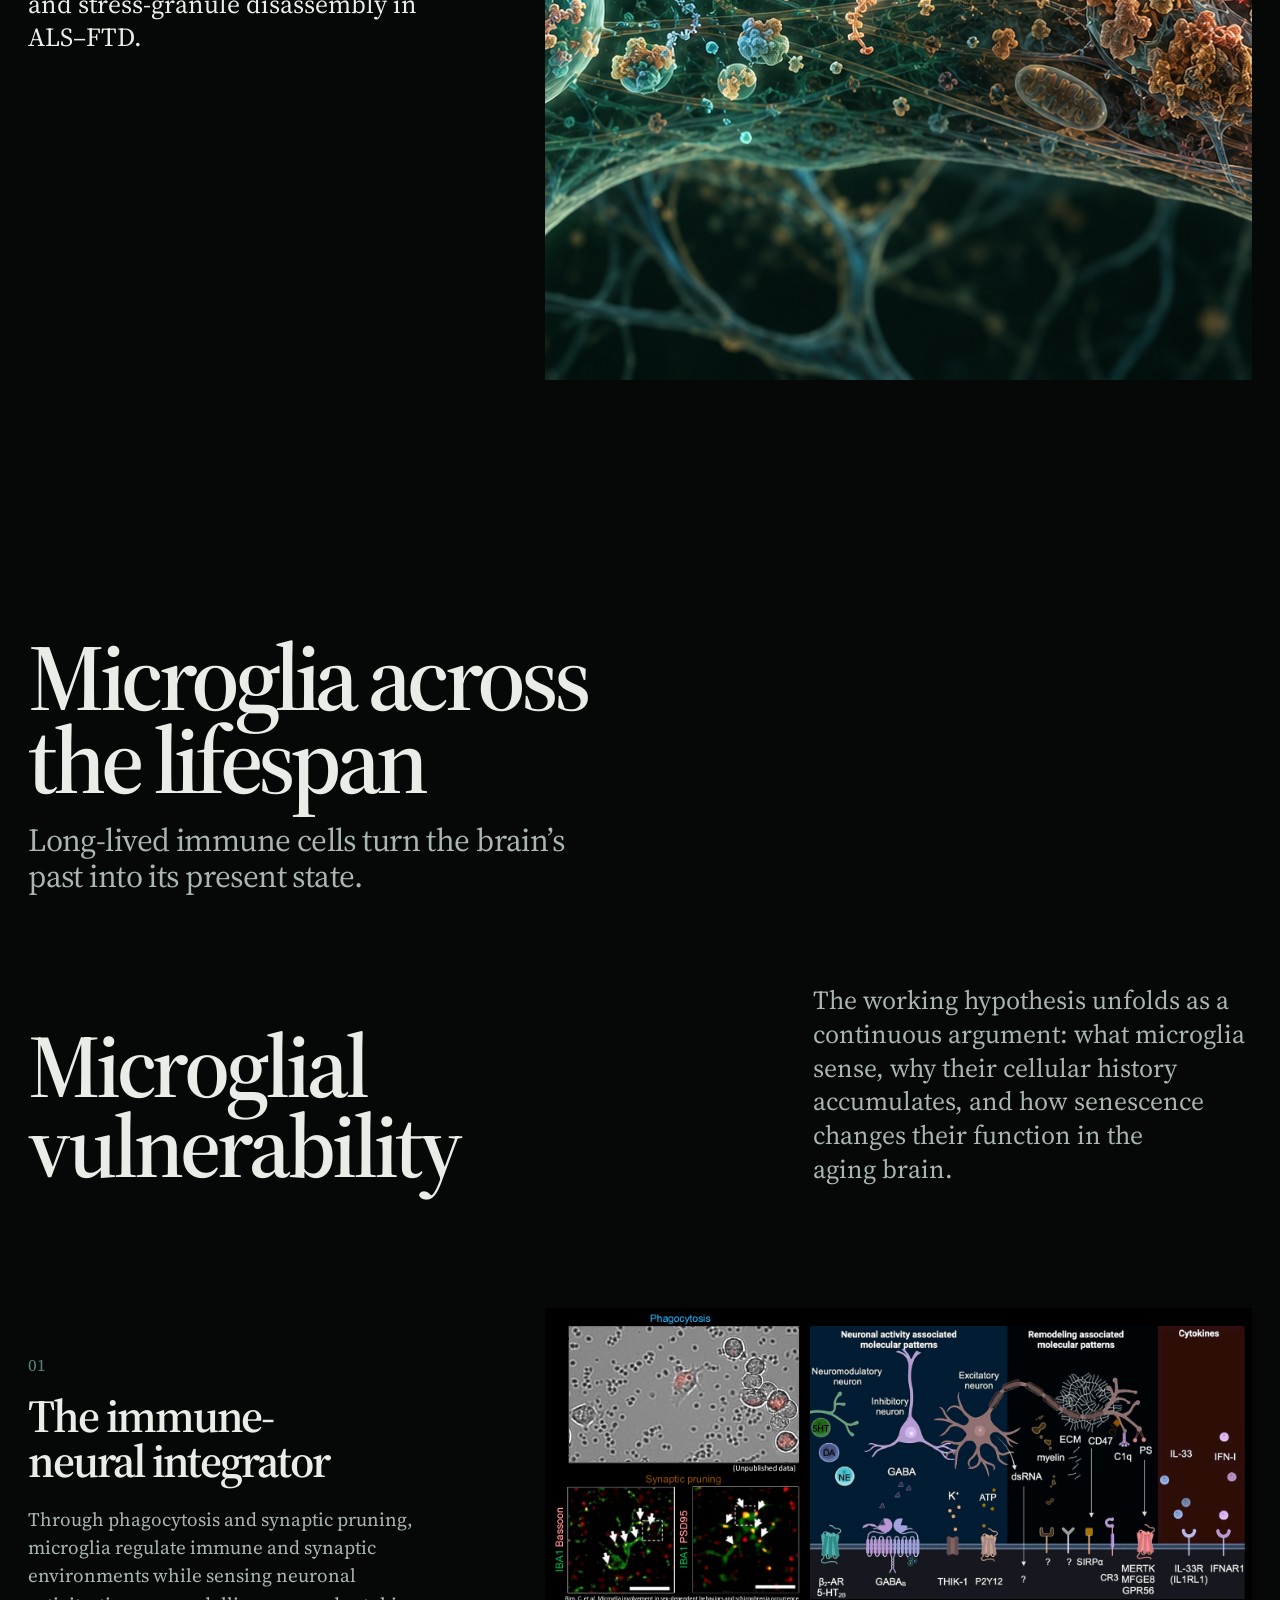
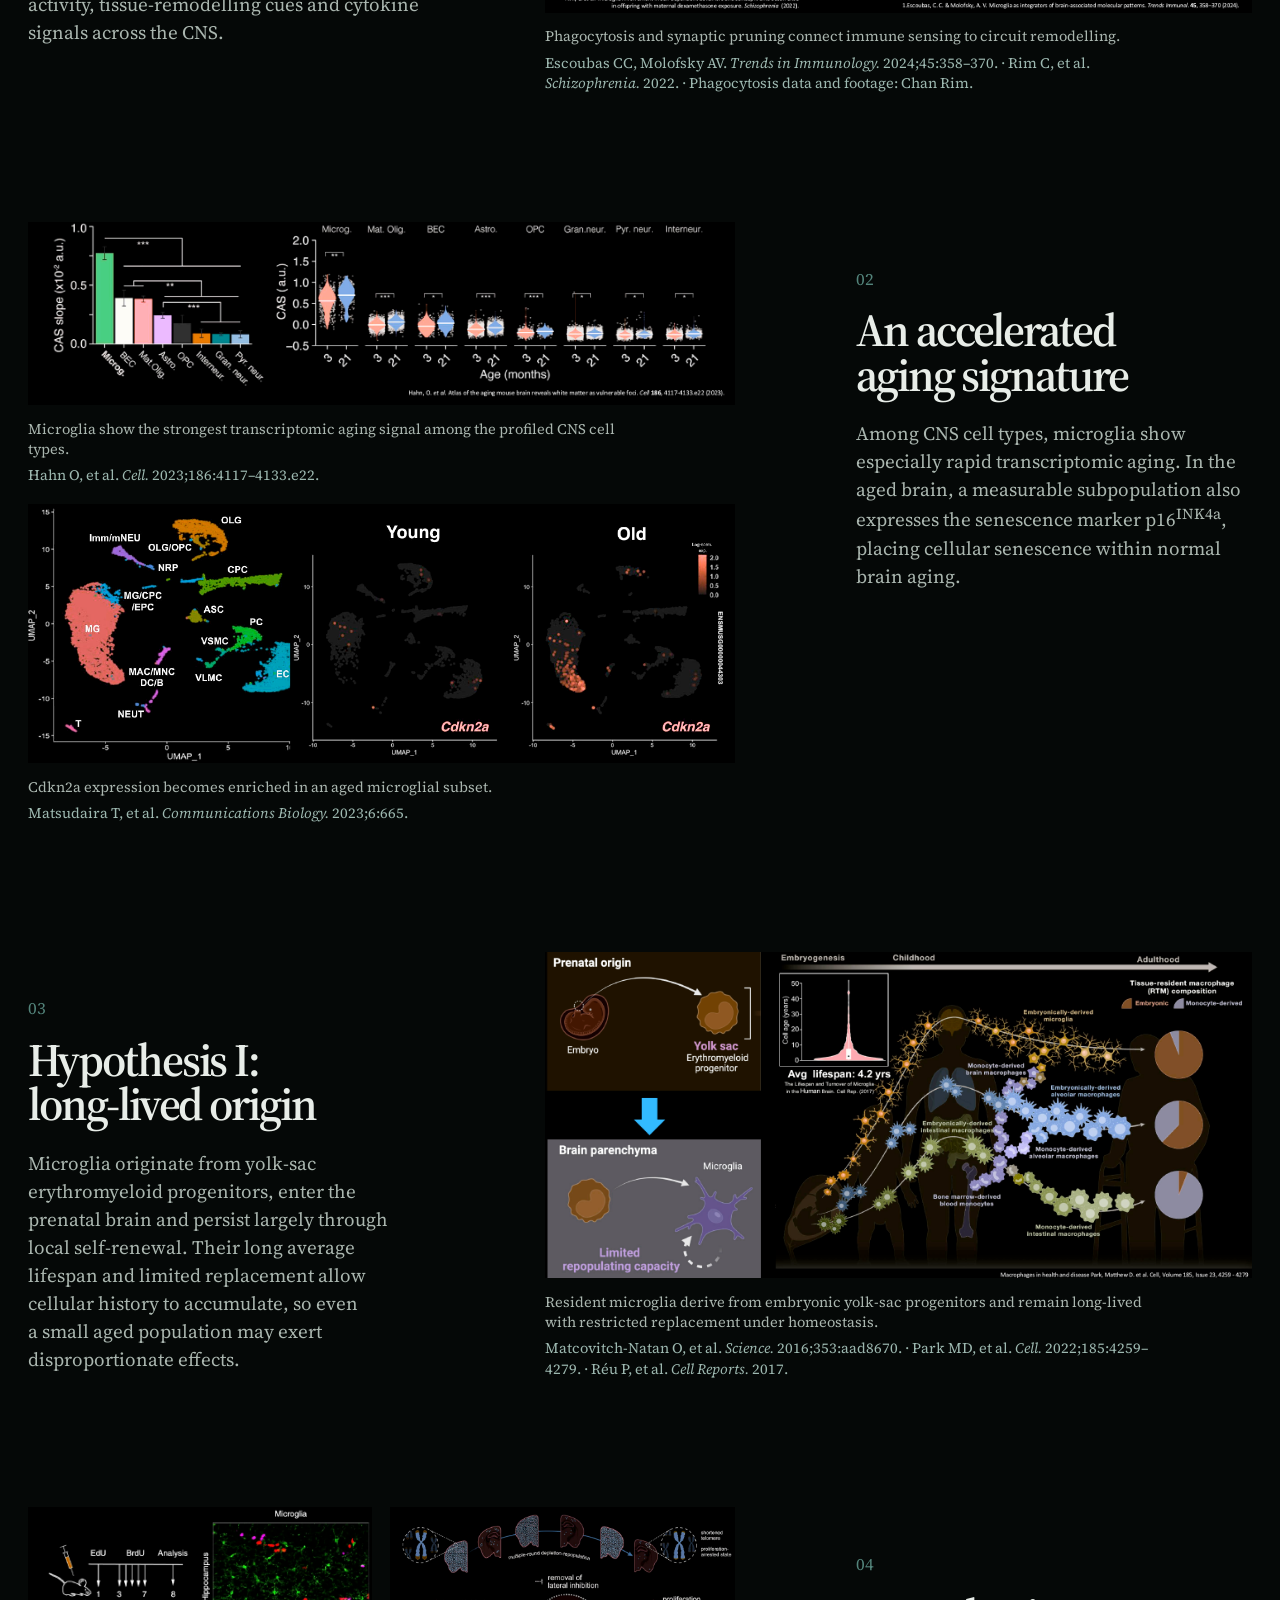
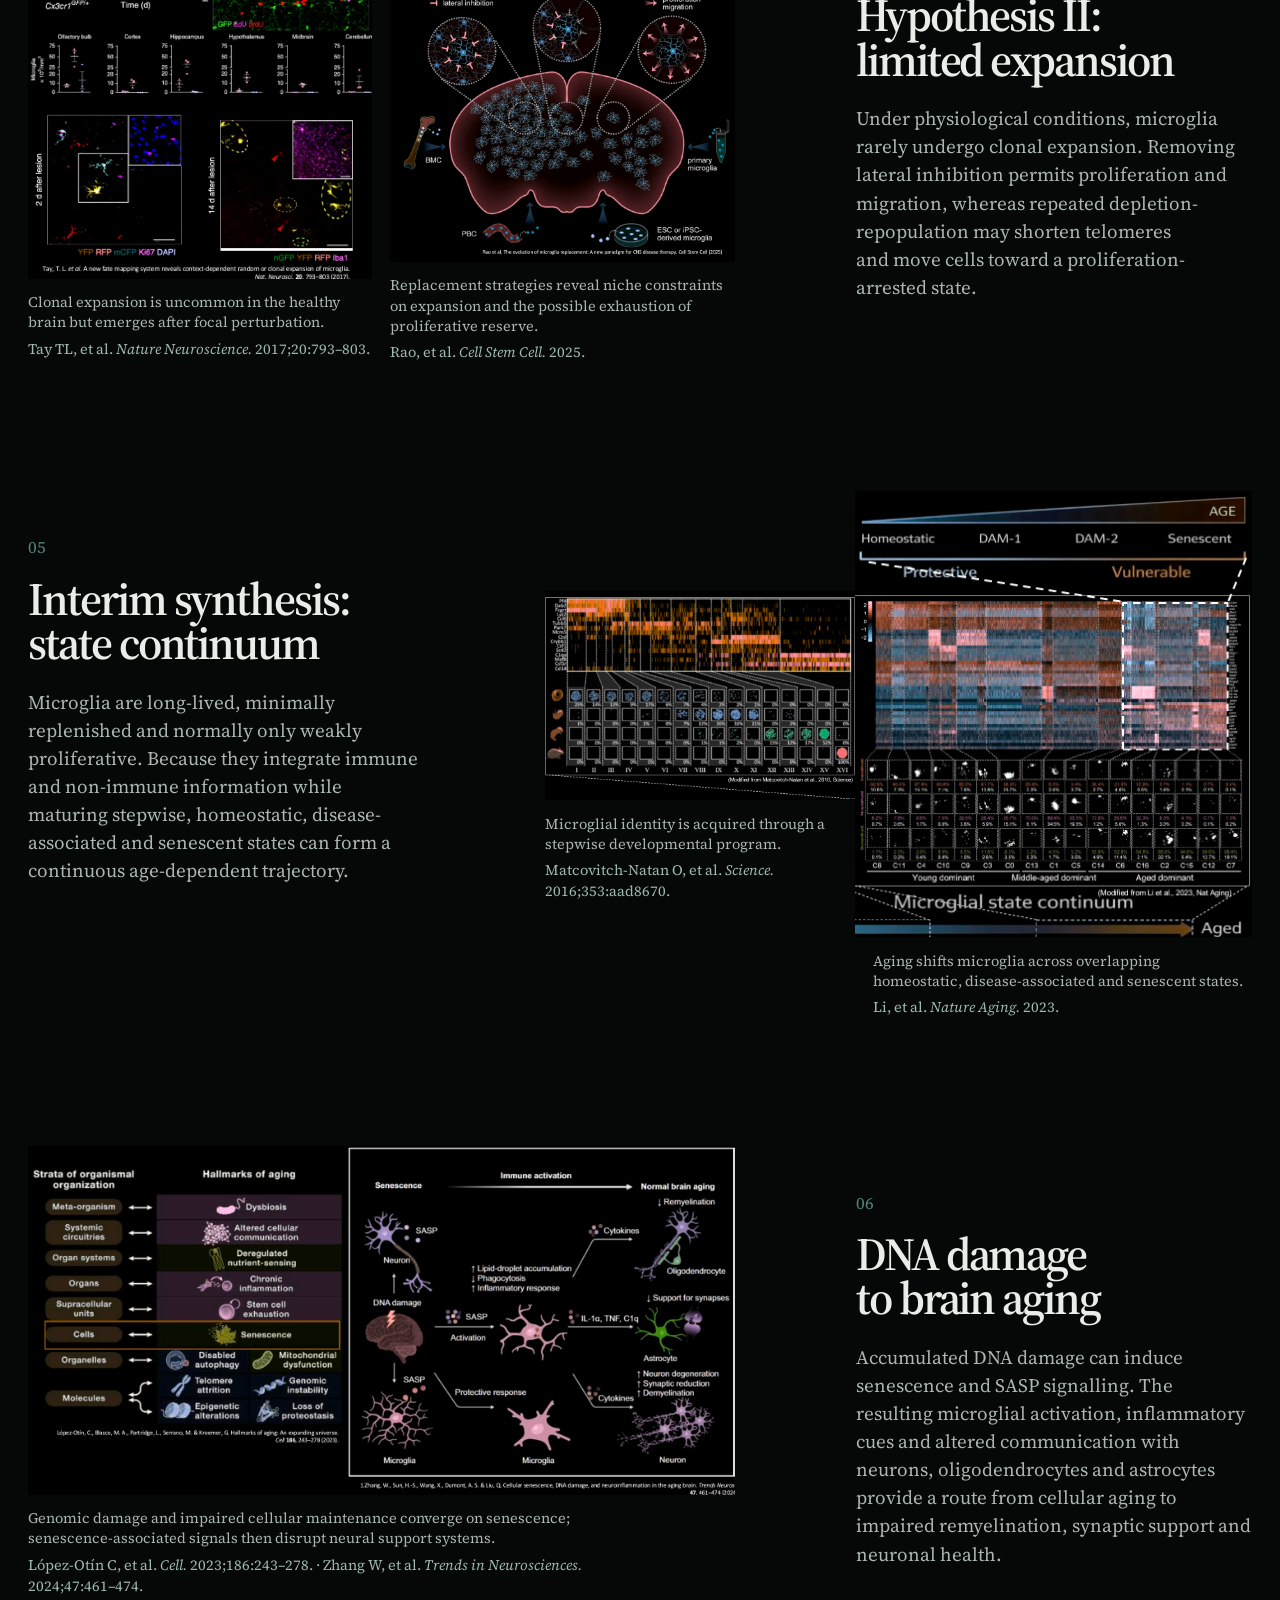
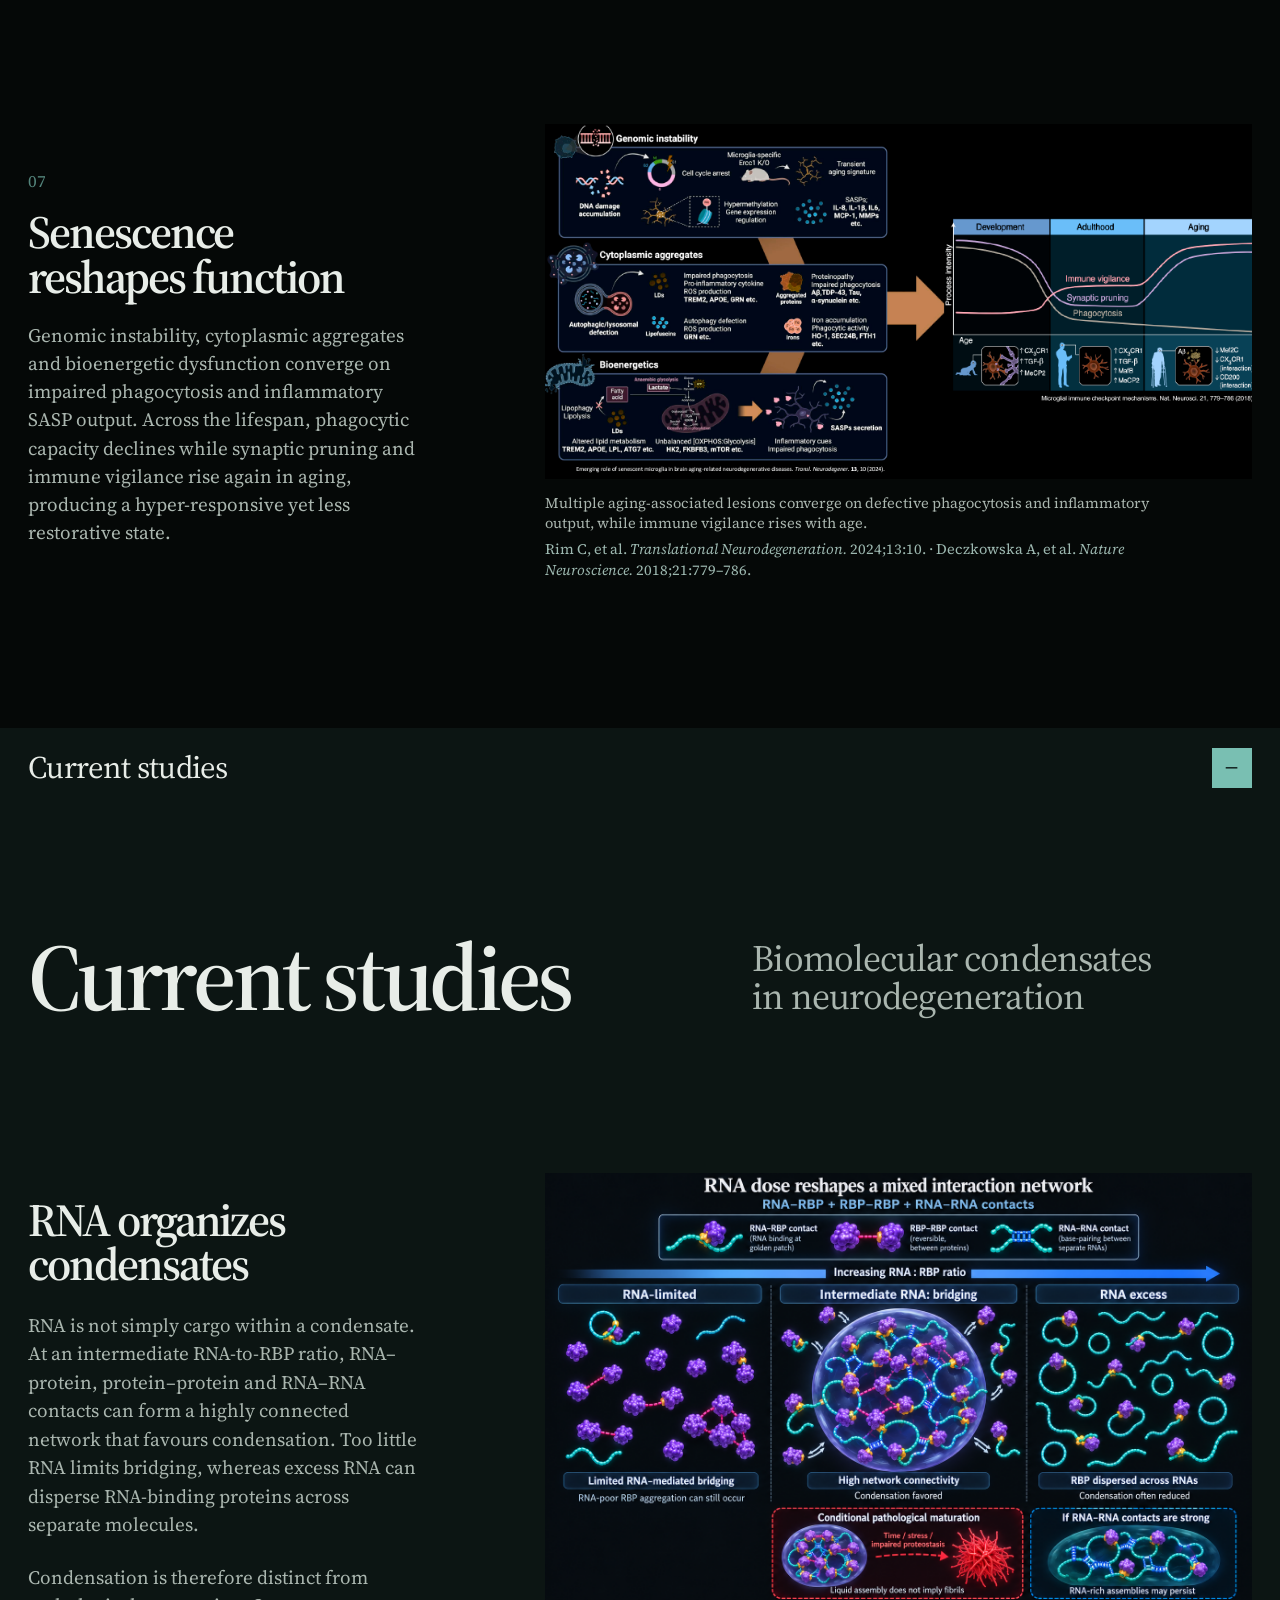
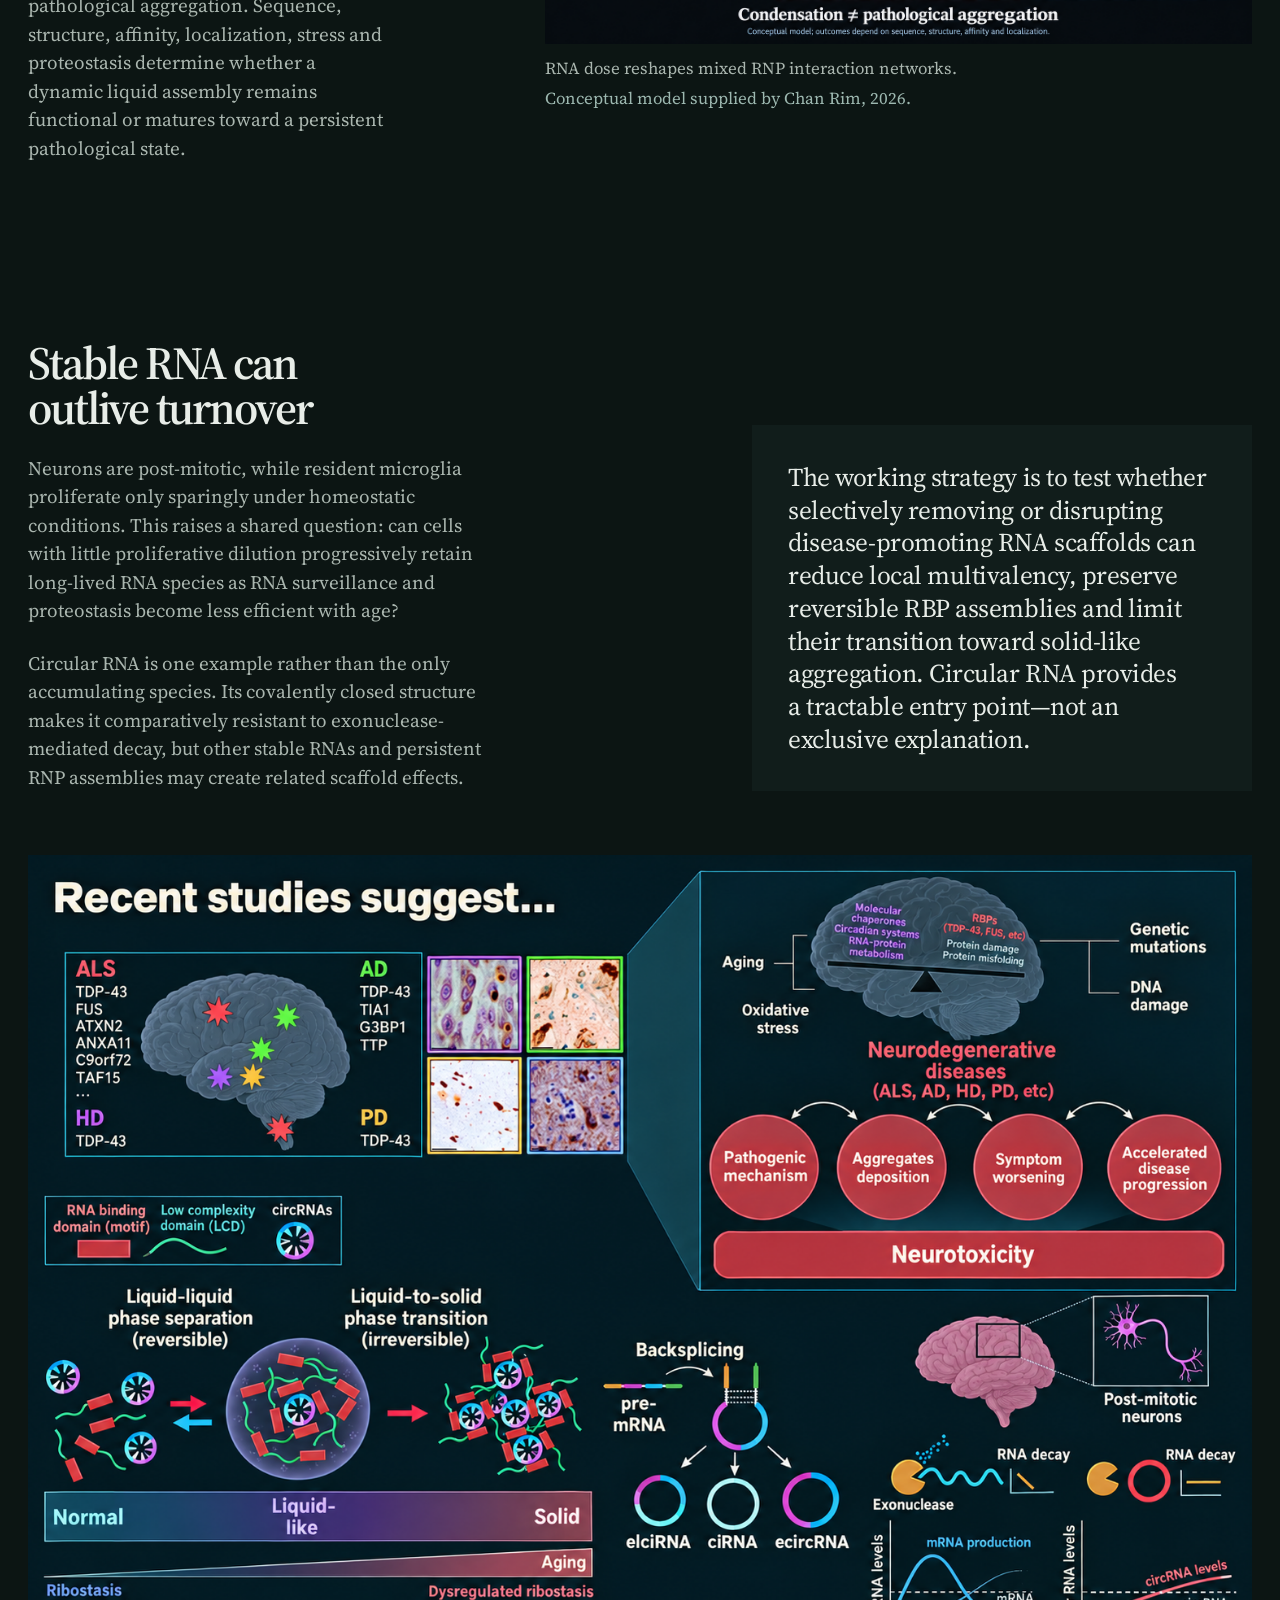
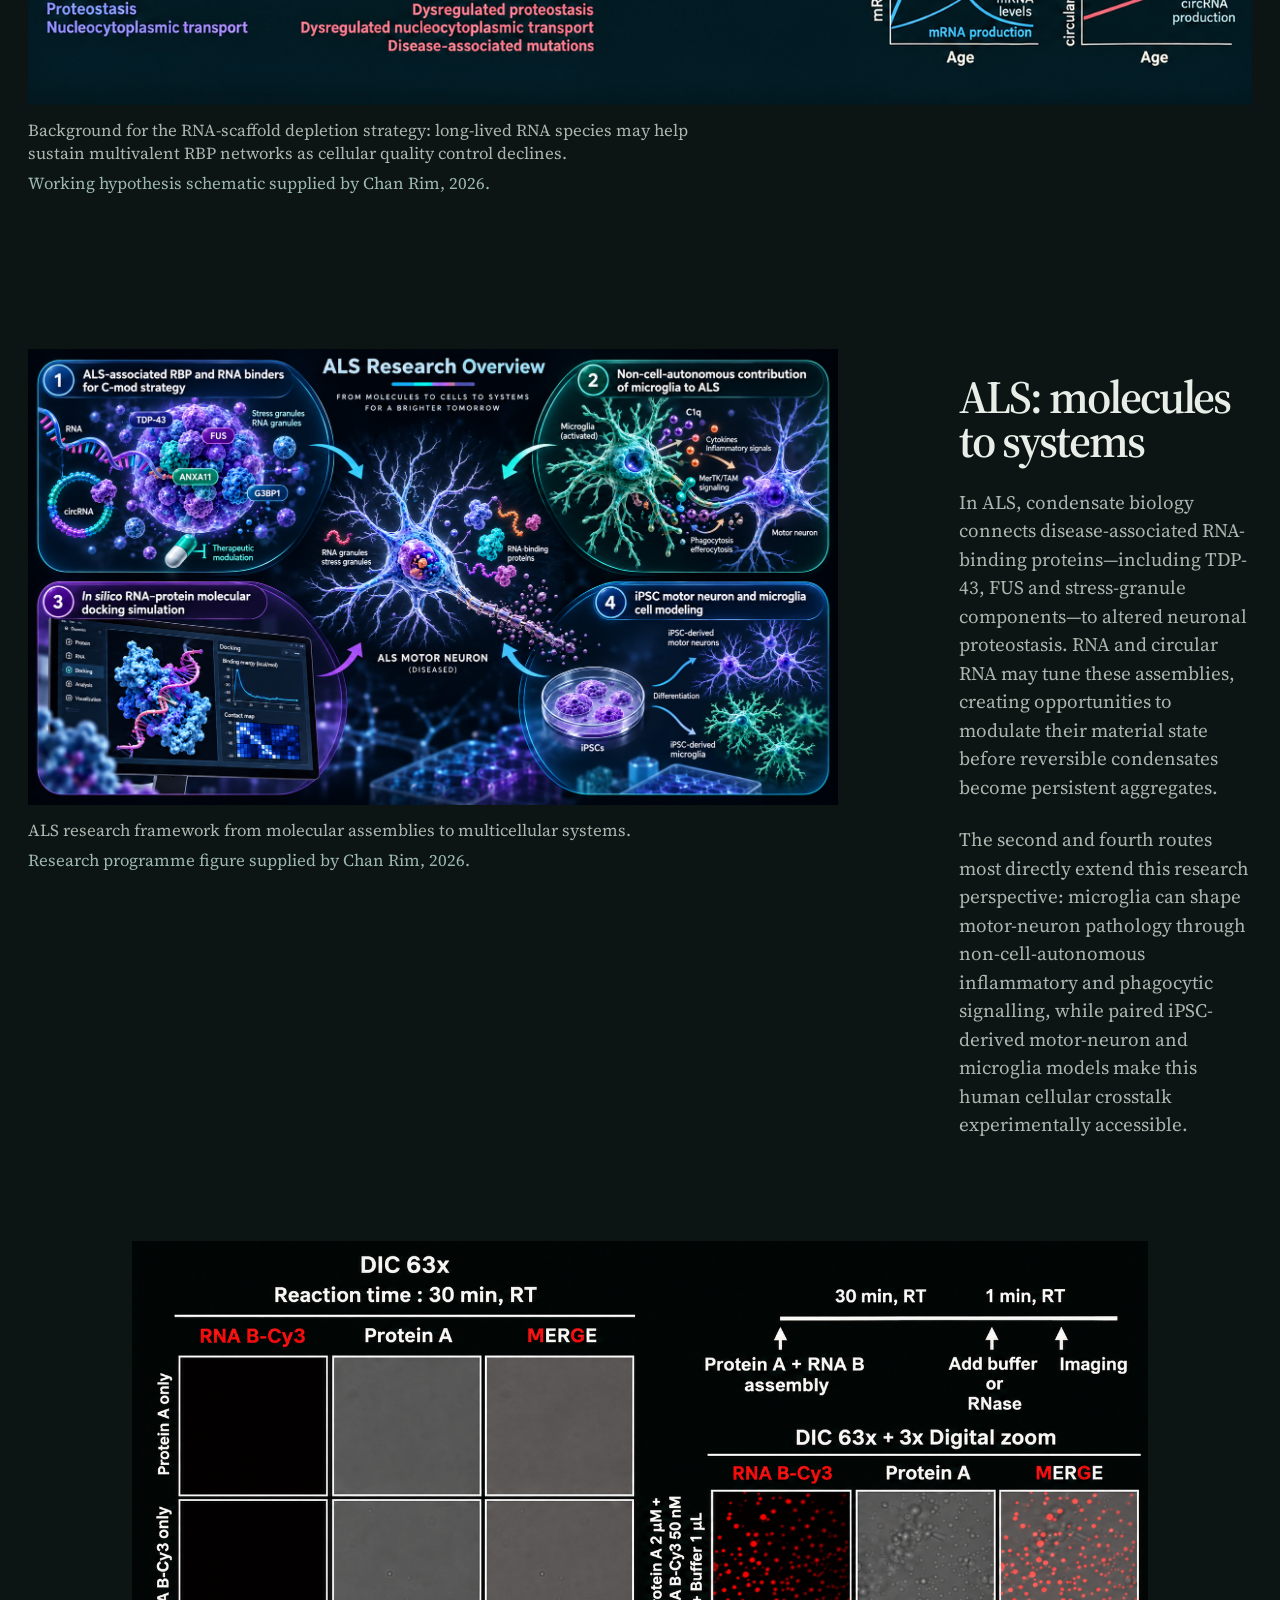
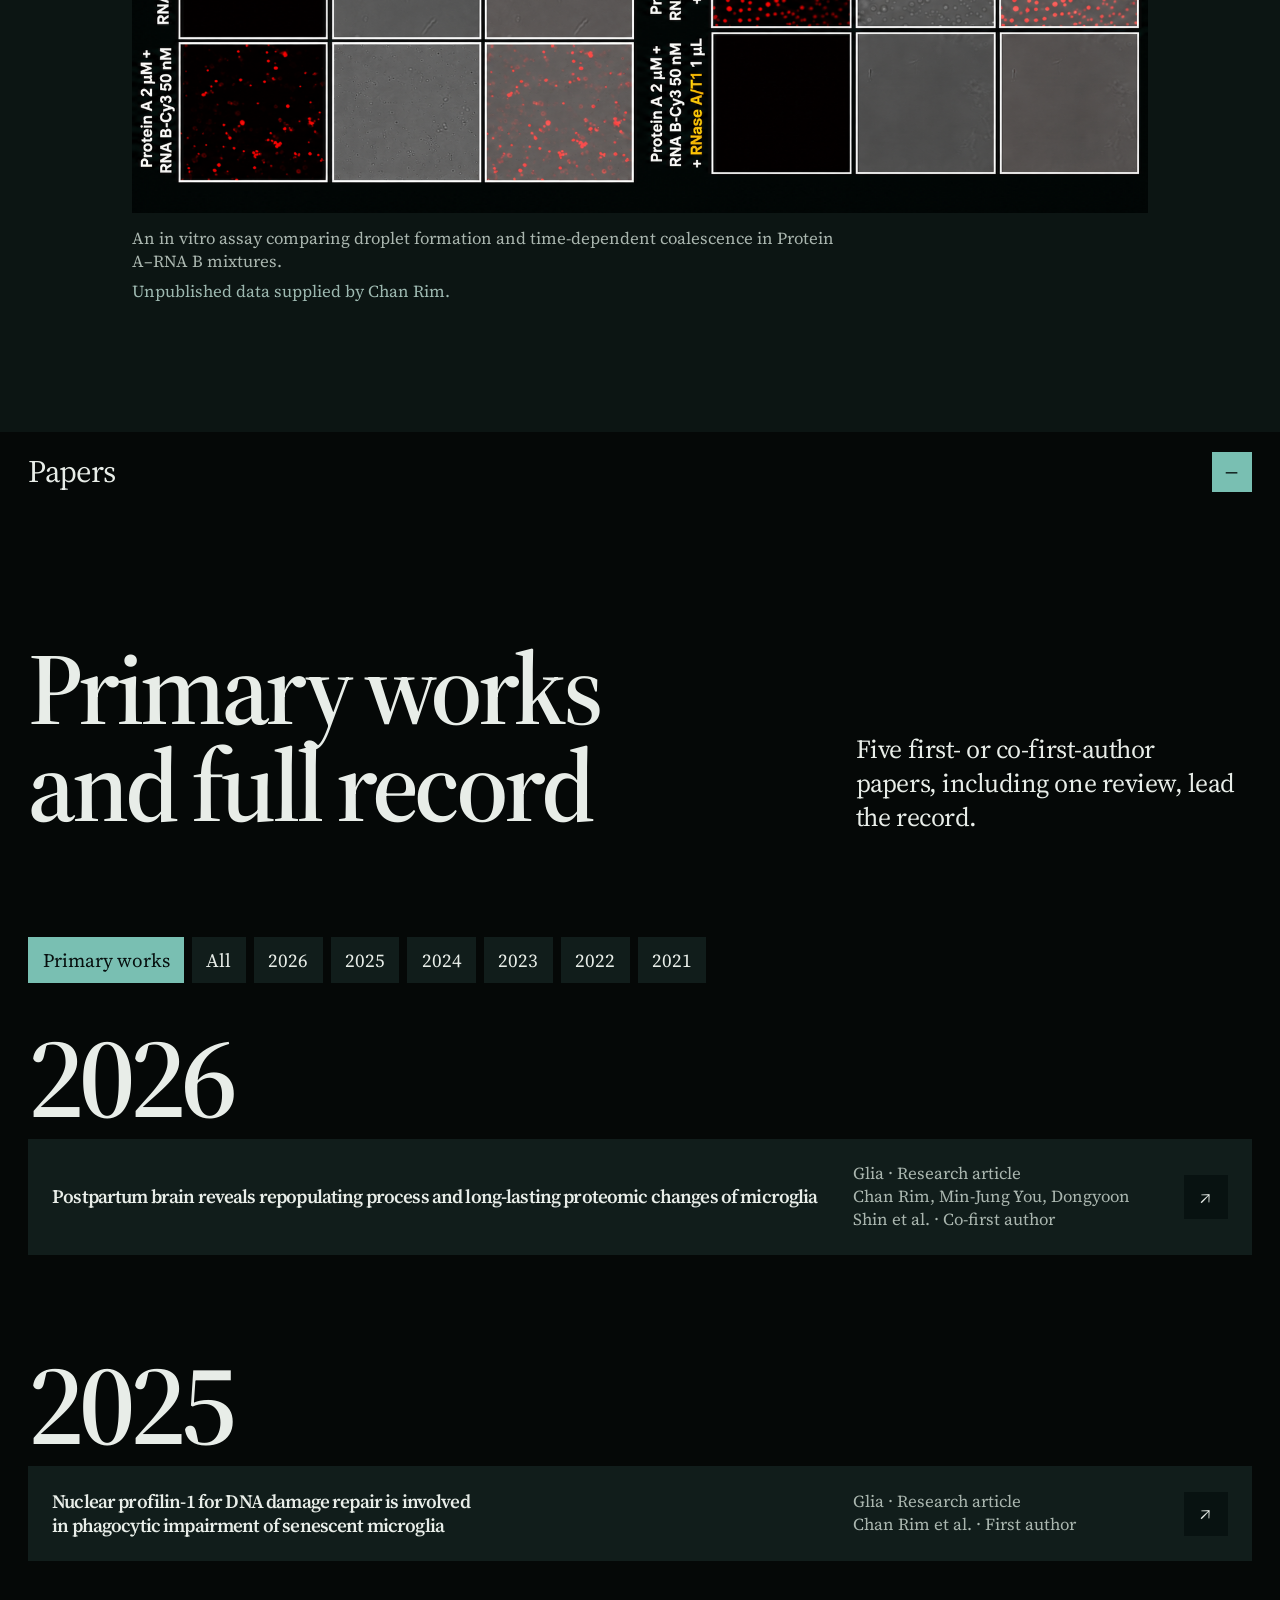
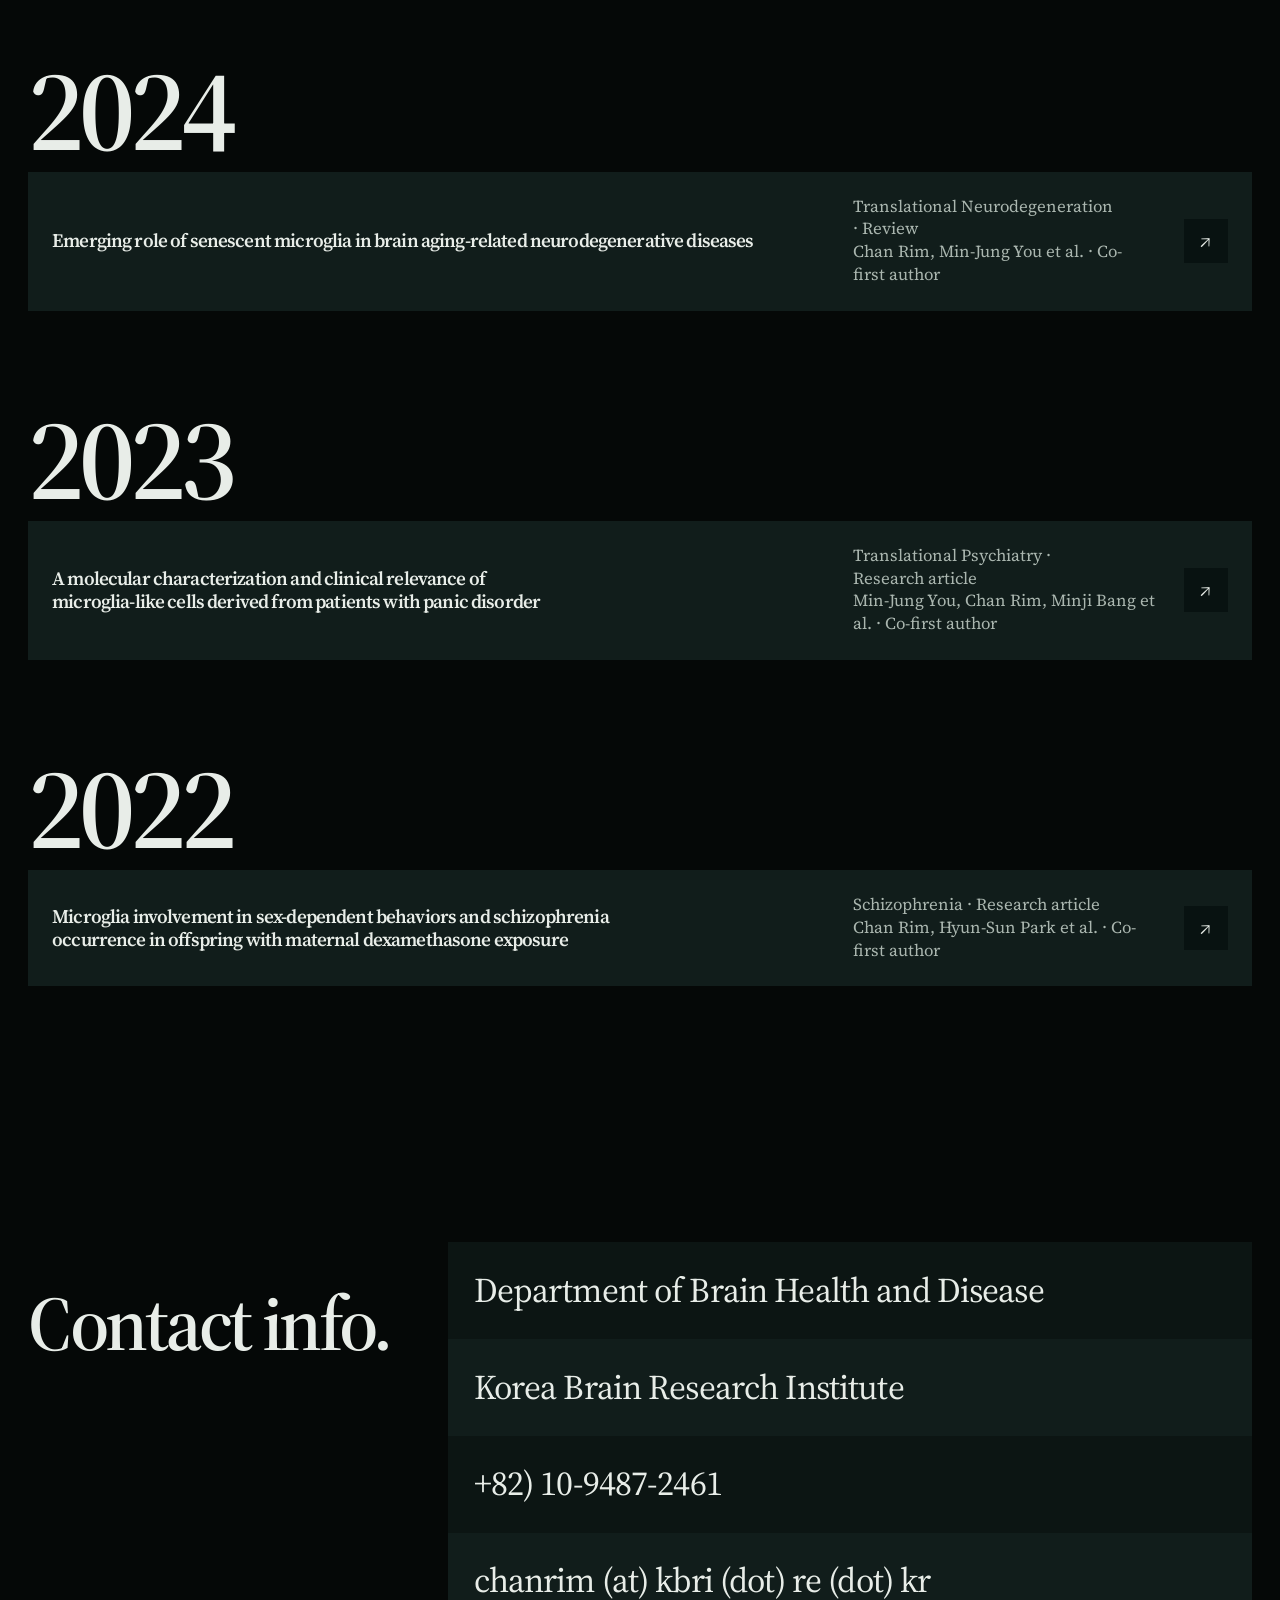
==== commit 1e61c708: "Refine continuum figure alignment" ====
--- a/en.html
+++ b/en.html
@@ -30,7 +30,7 @@
     <link href="https://fonts.googleapis.com/css2?family=Noto+Serif+KR:wght@400;500;600&amp;family=Source+Serif+4:opsz,wght@8..60,400;8..60,500;8..60,600&amp;display=swap" rel="stylesheet" />
     <link rel="manifest" href="manifest.webmanifest" />
     <link rel="stylesheet" href="styles.css?v=19" />
-    <link rel="stylesheet" href="prototypes/dark-science/theme.css?v=9" />
+    <link rel="stylesheet" href="prototypes/dark-science/theme.css?v=10" />
     <script>
       document.documentElement.classList.add('js');
       document.documentElement.dataset.theme = 'dark-science';
--- a/prototypes/dark-science/theme.css
+++ b/prototypes/dark-science/theme.css
@@ -313,9 +313,13 @@
 }
 
 html[data-theme="dark-science"] .hypothesis-visuals-continuum {
-  grid-template-columns: minmax(0, 1.4754fr) minmax(0, 0.8889fr);
+  grid-template-columns: minmax(0, 0.78fr) minmax(0, 1fr);
   gap: 0;
   align-items: start;
+}
+
+html[data-theme="dark-science"] .hypothesis-visuals-continuum .evidence-panel:first-child {
+  padding-top: 32.3%;
 }
 
 html[data-theme="dark-science"] .hypothesis-visuals-continuum .evidence-panel:first-child figcaption {
@@ -435,6 +439,10 @@
   html[data-theme="dark-science"] .hypothesis-visuals-continuum {
     grid-template-columns: minmax(0, 1fr);
     gap: var(--gutter);
+  }
+
+  html[data-theme="dark-science"] .hypothesis-visuals-continuum .evidence-panel:first-child {
+    padding-top: 0;
   }
 
   html[data-theme="dark-science"] .hypothesis-visuals-continuum .evidence-panel:first-child figcaption,
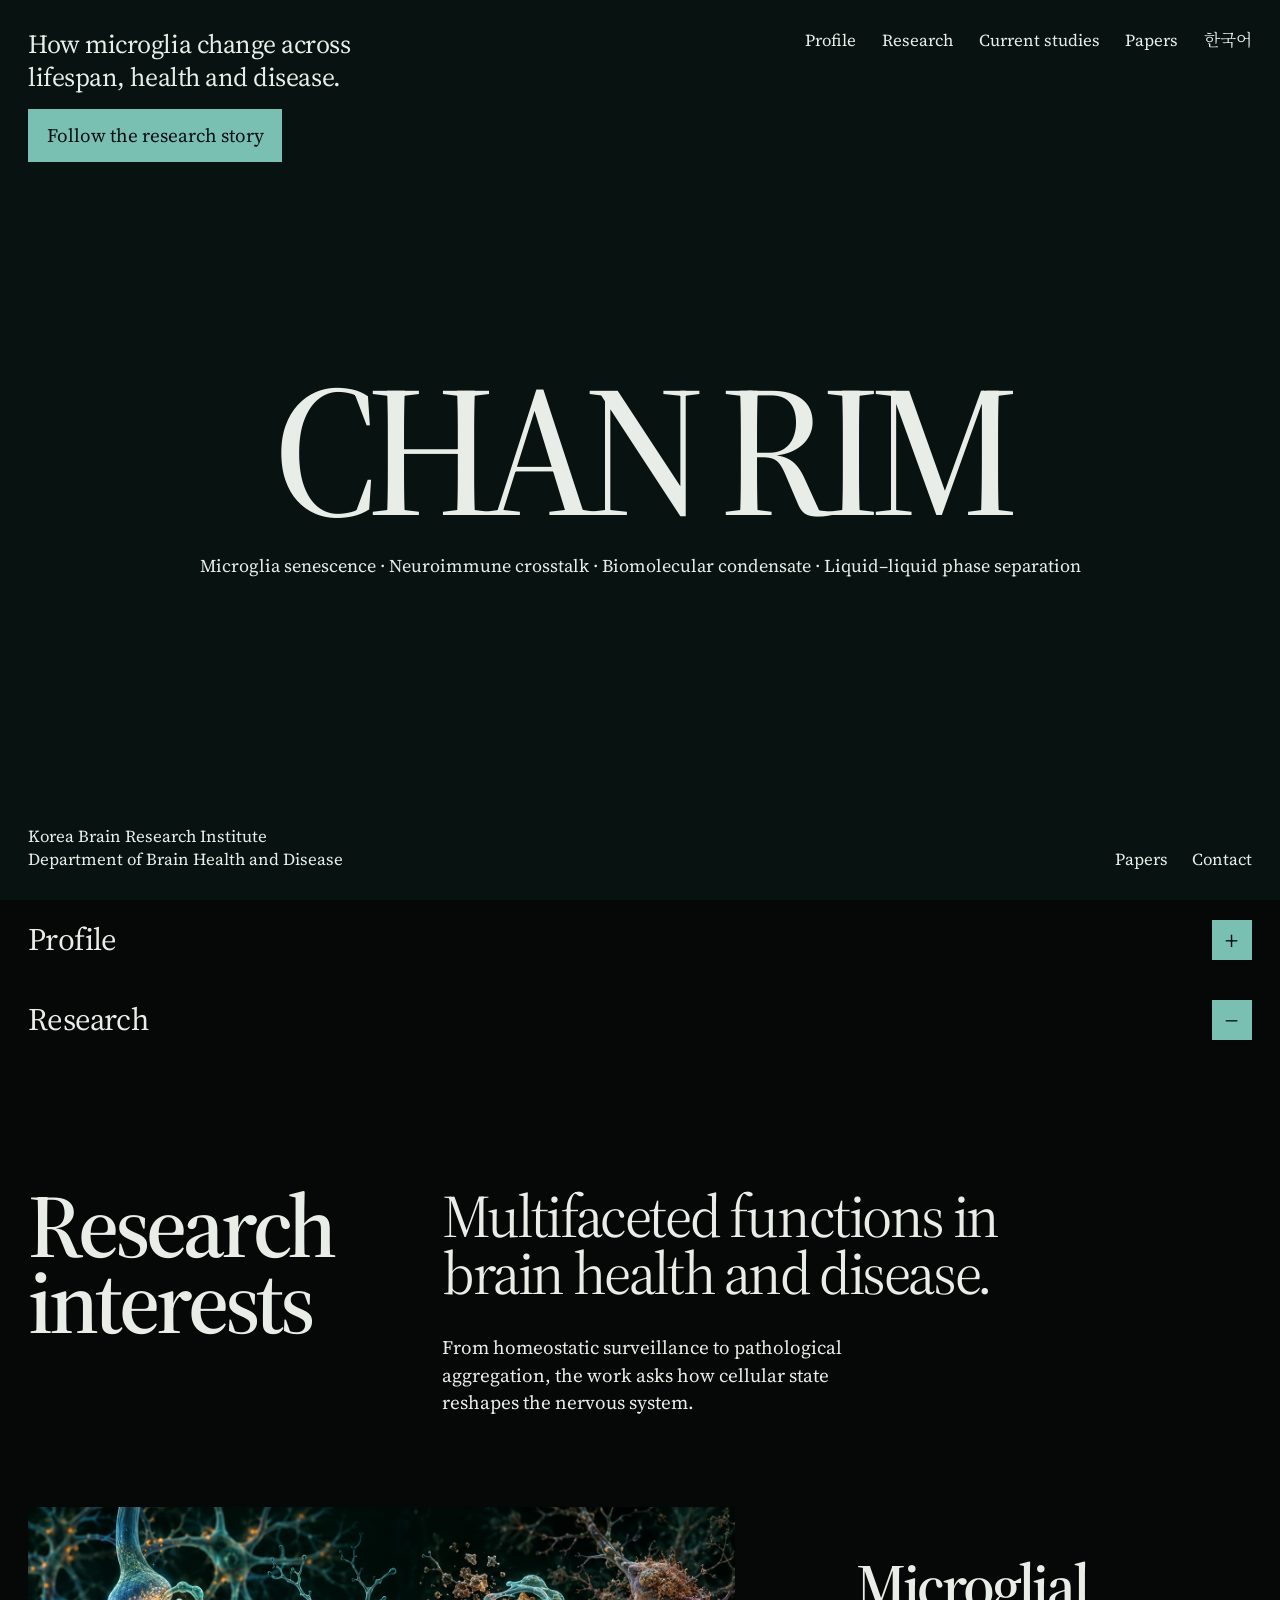
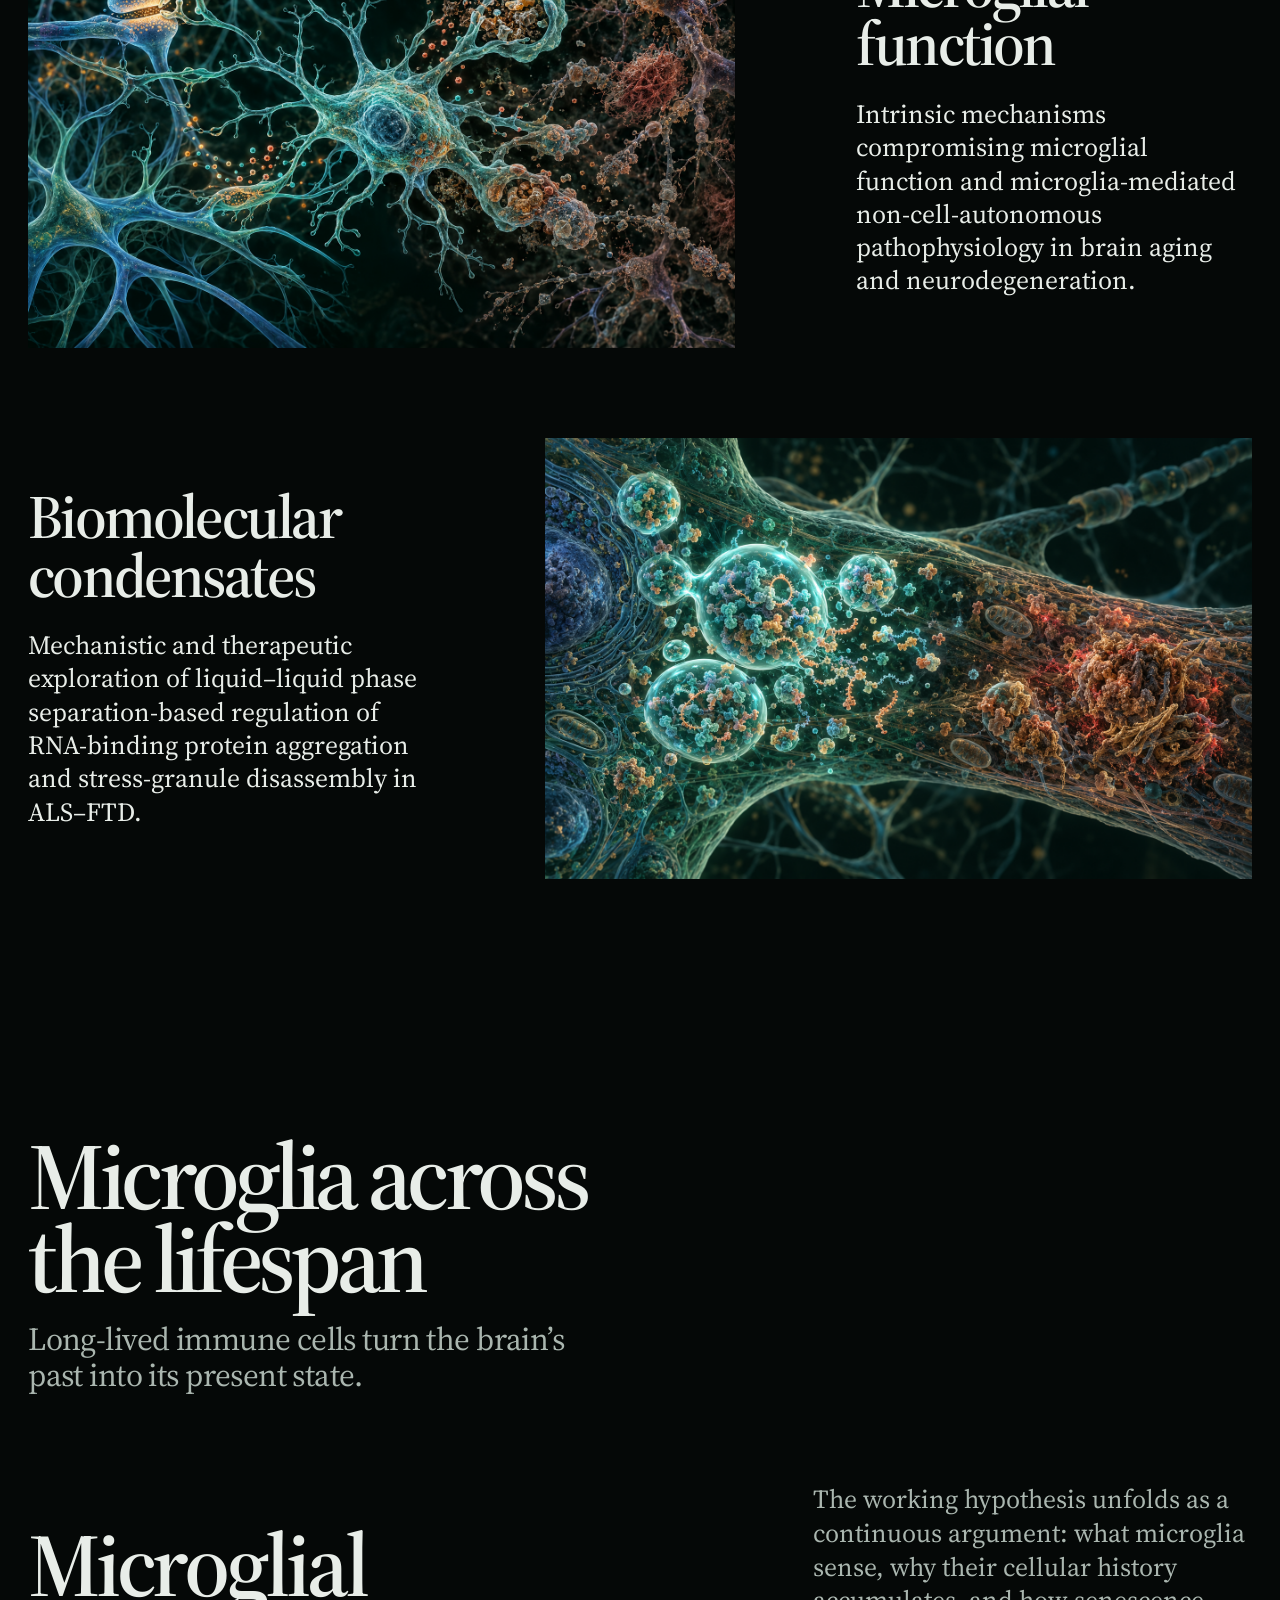
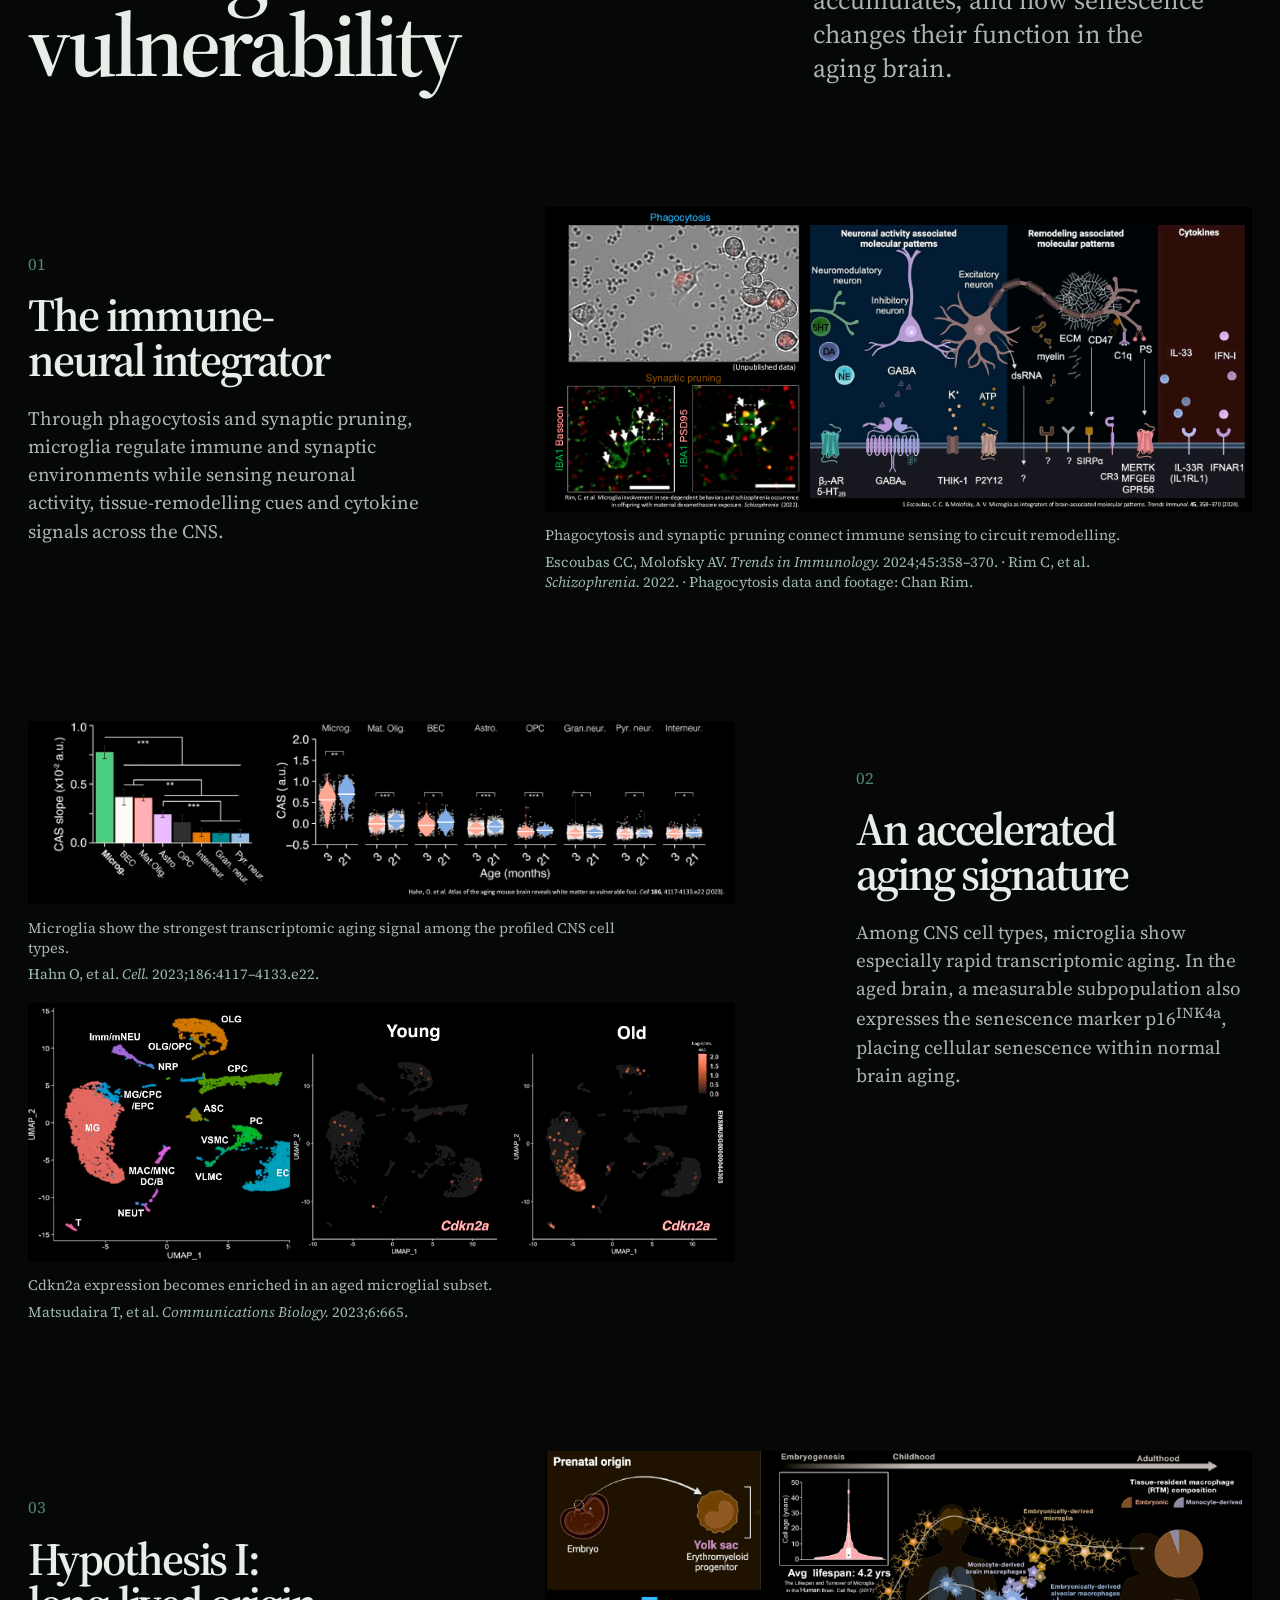
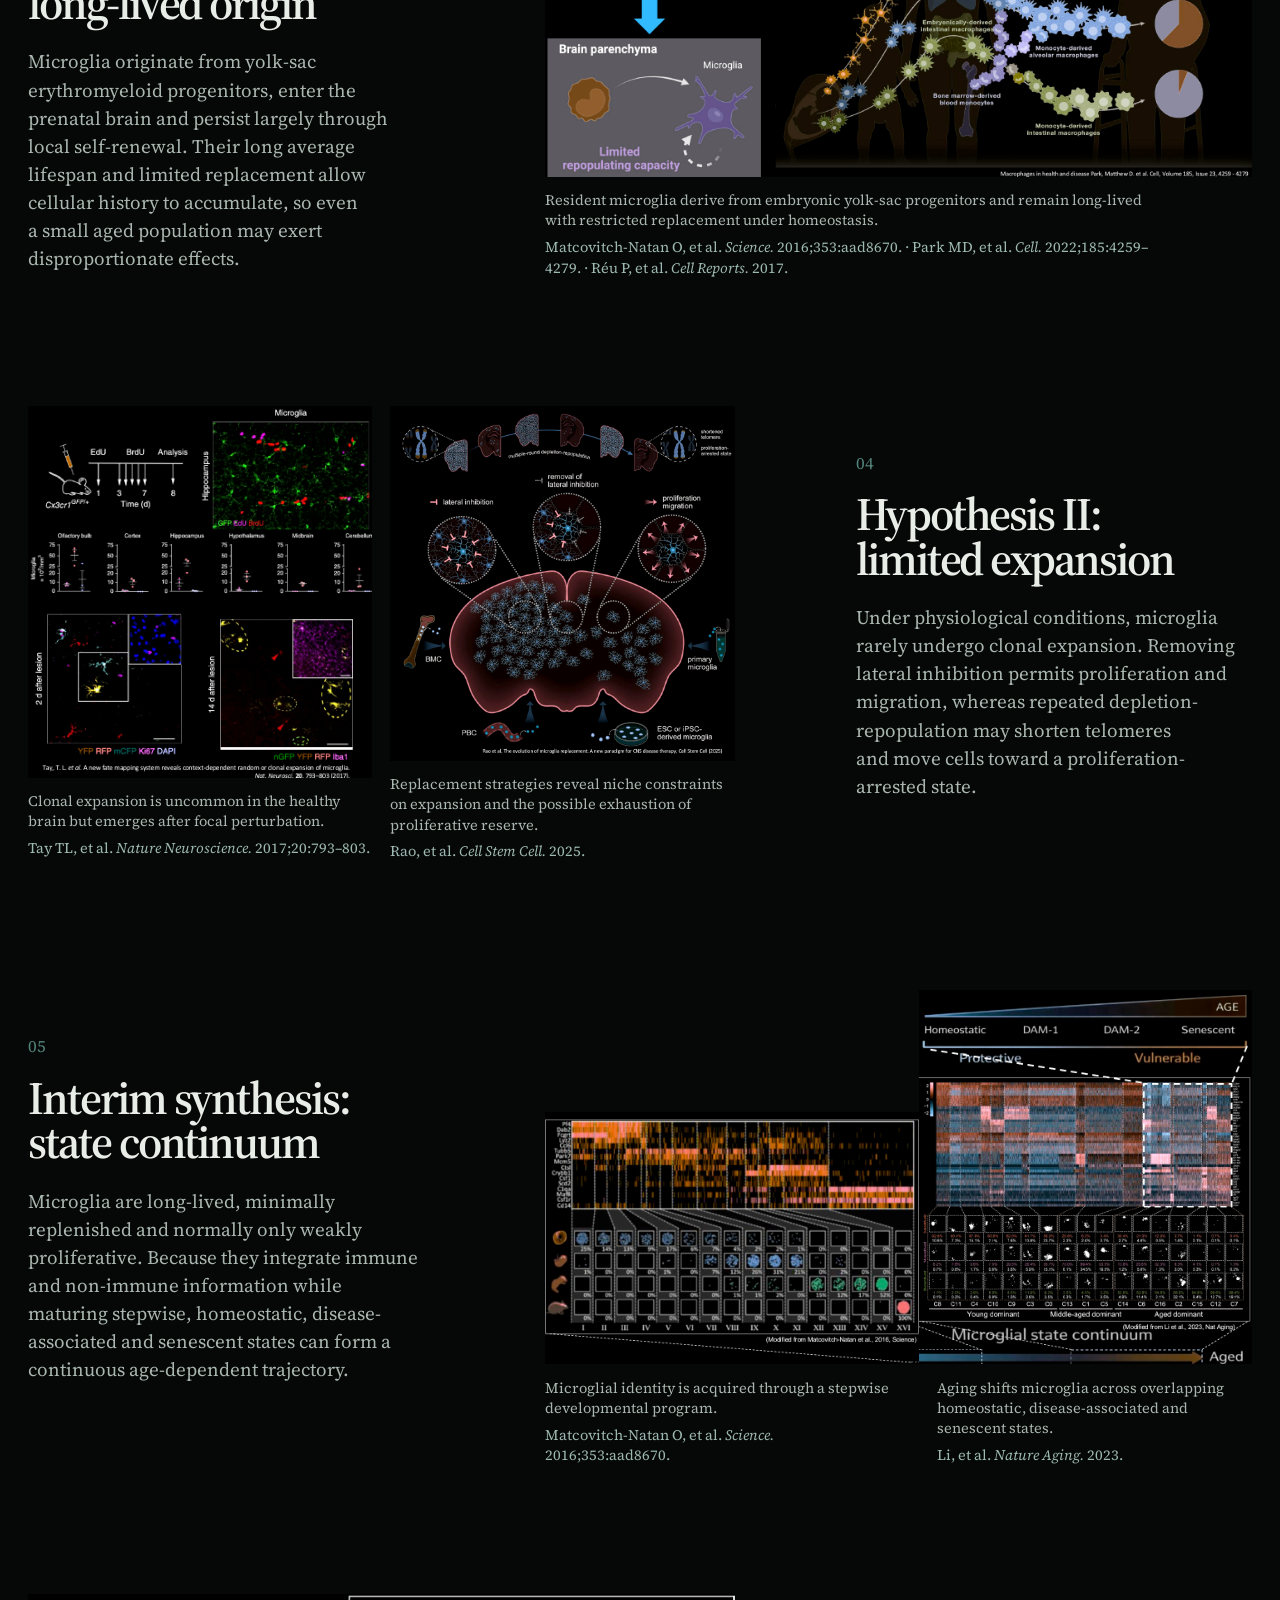
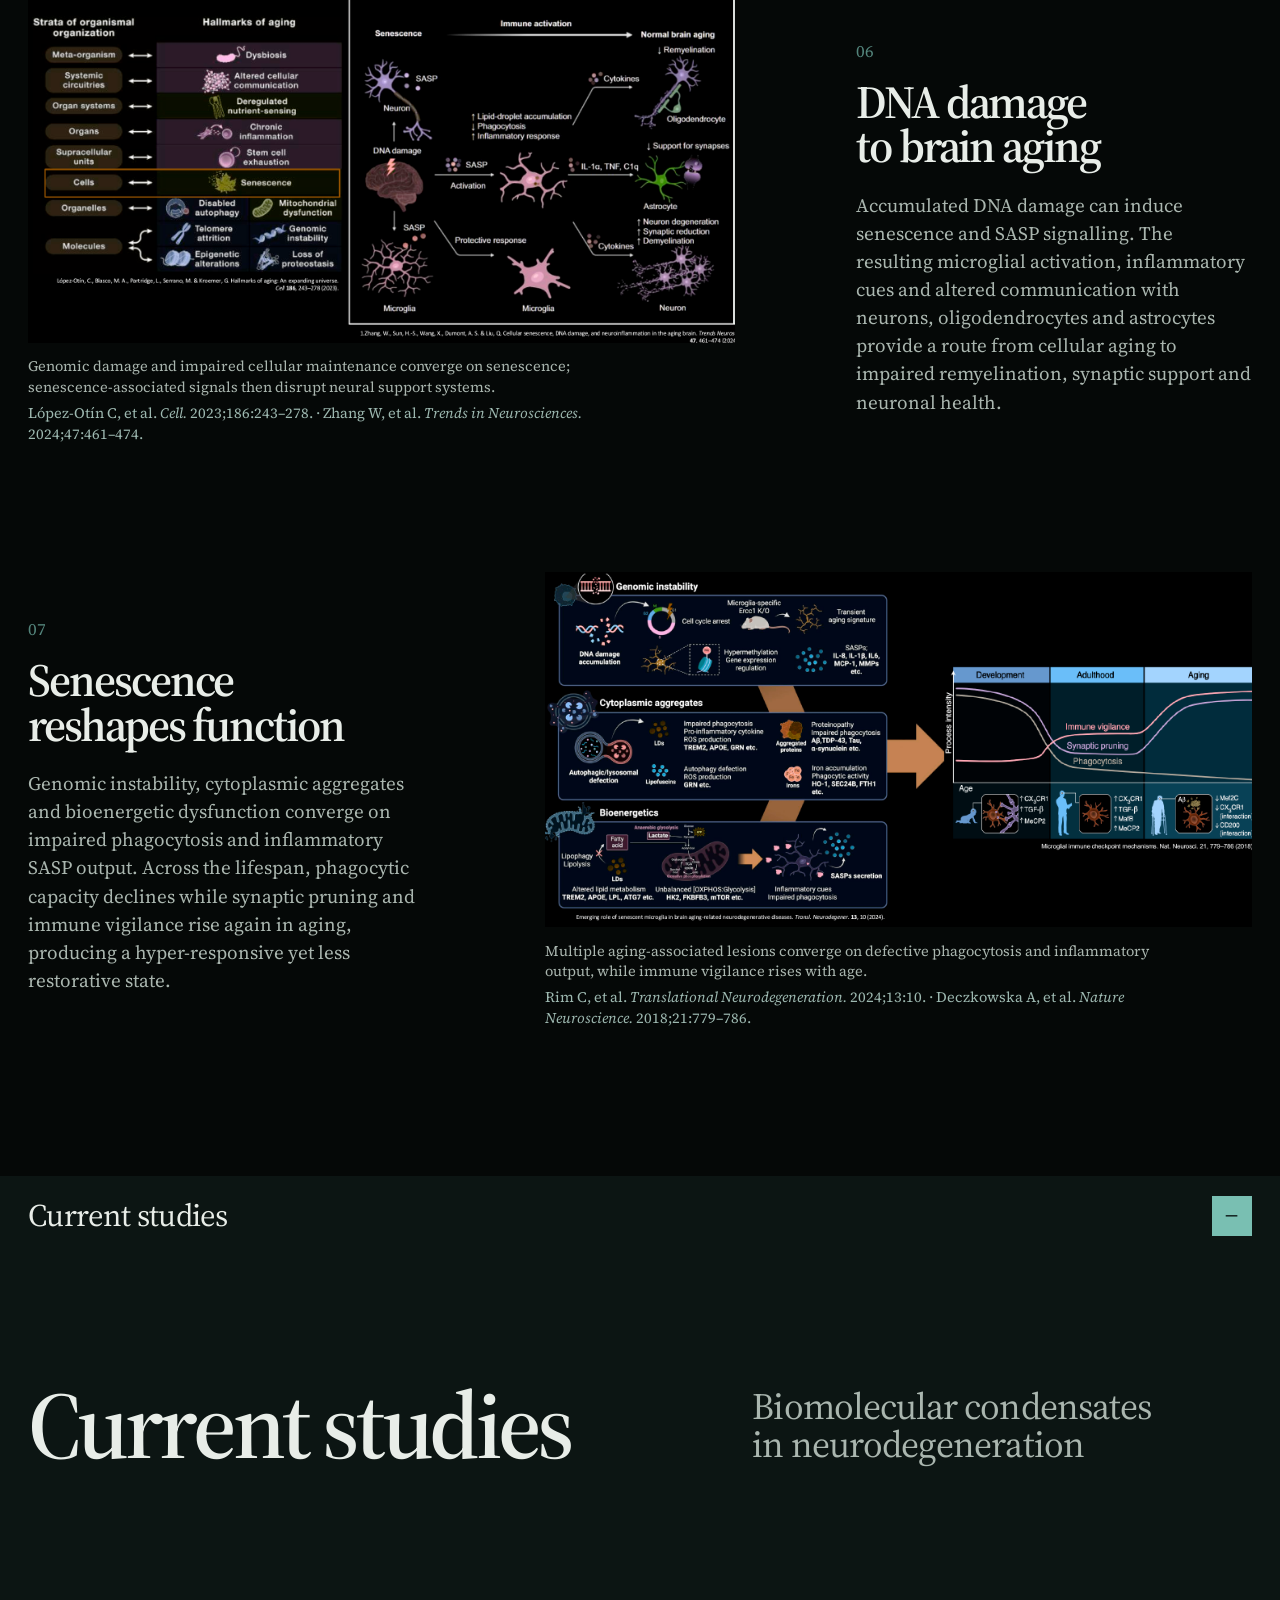
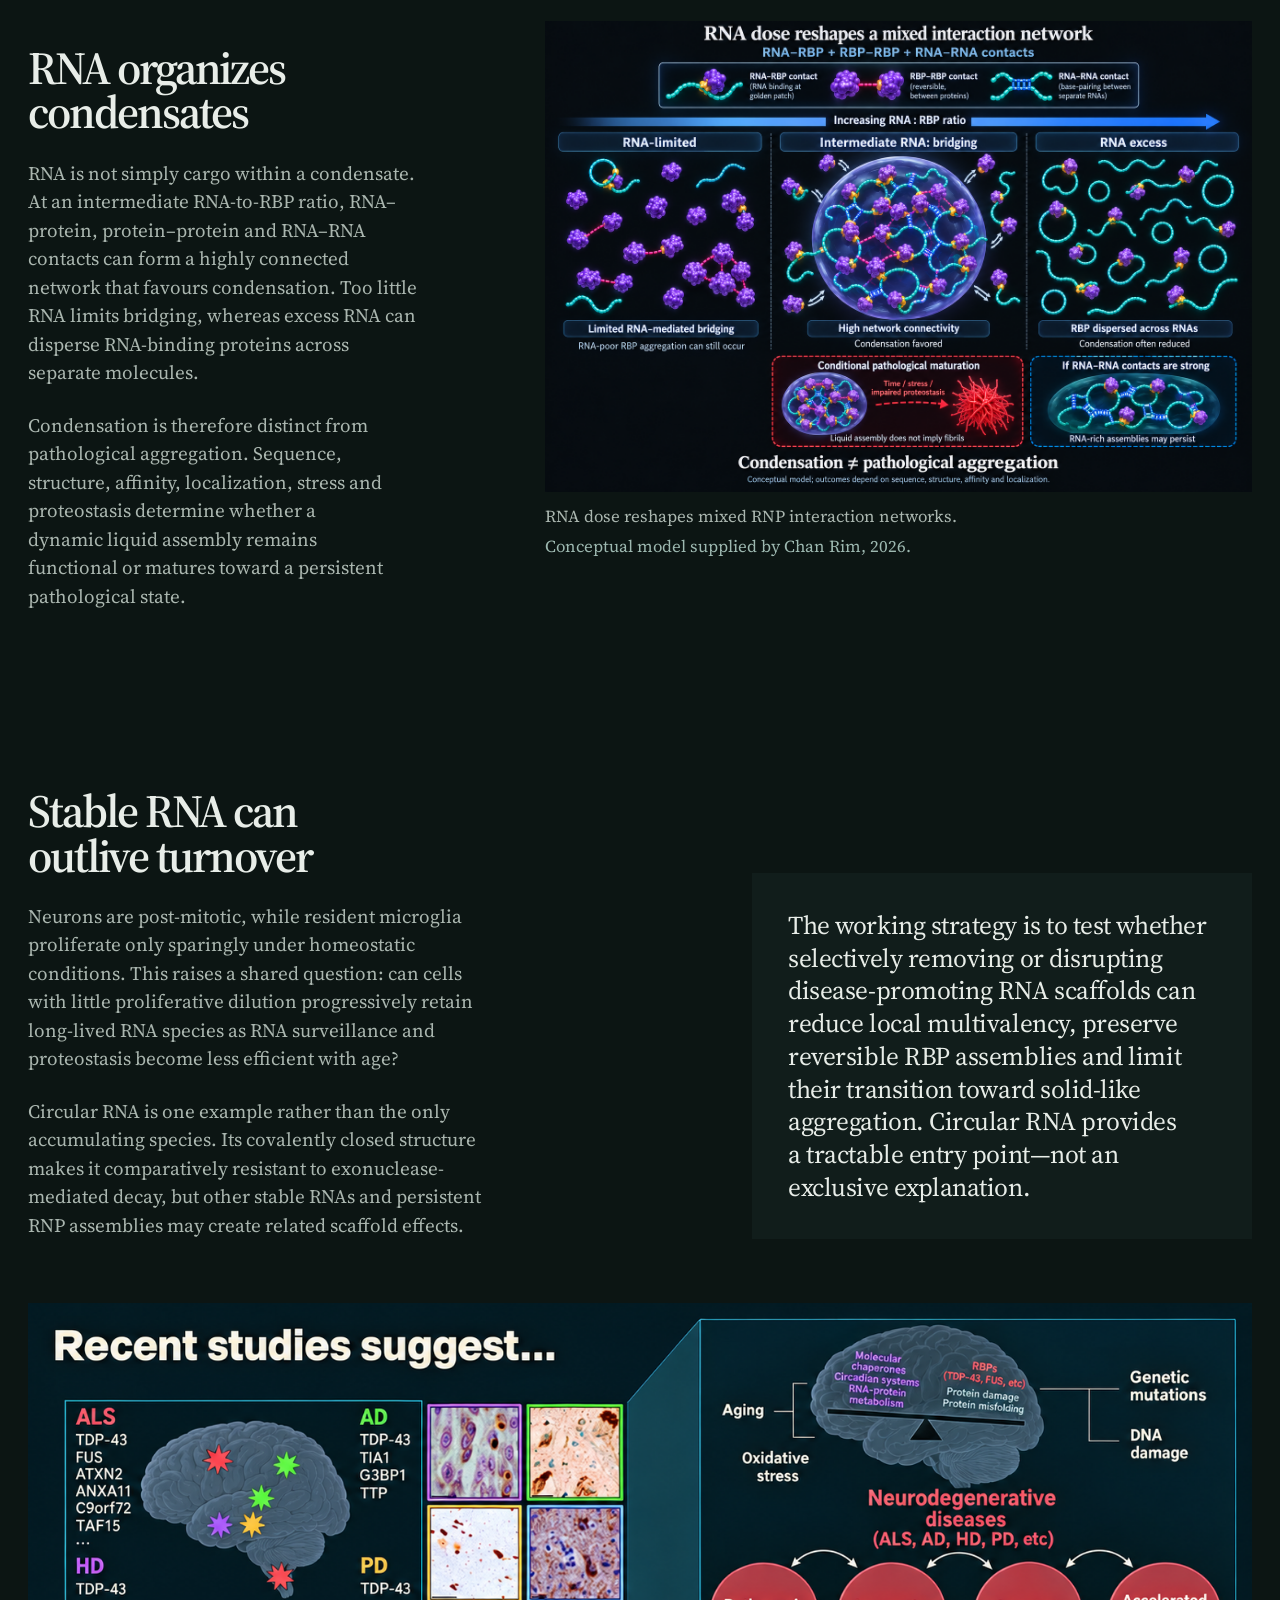
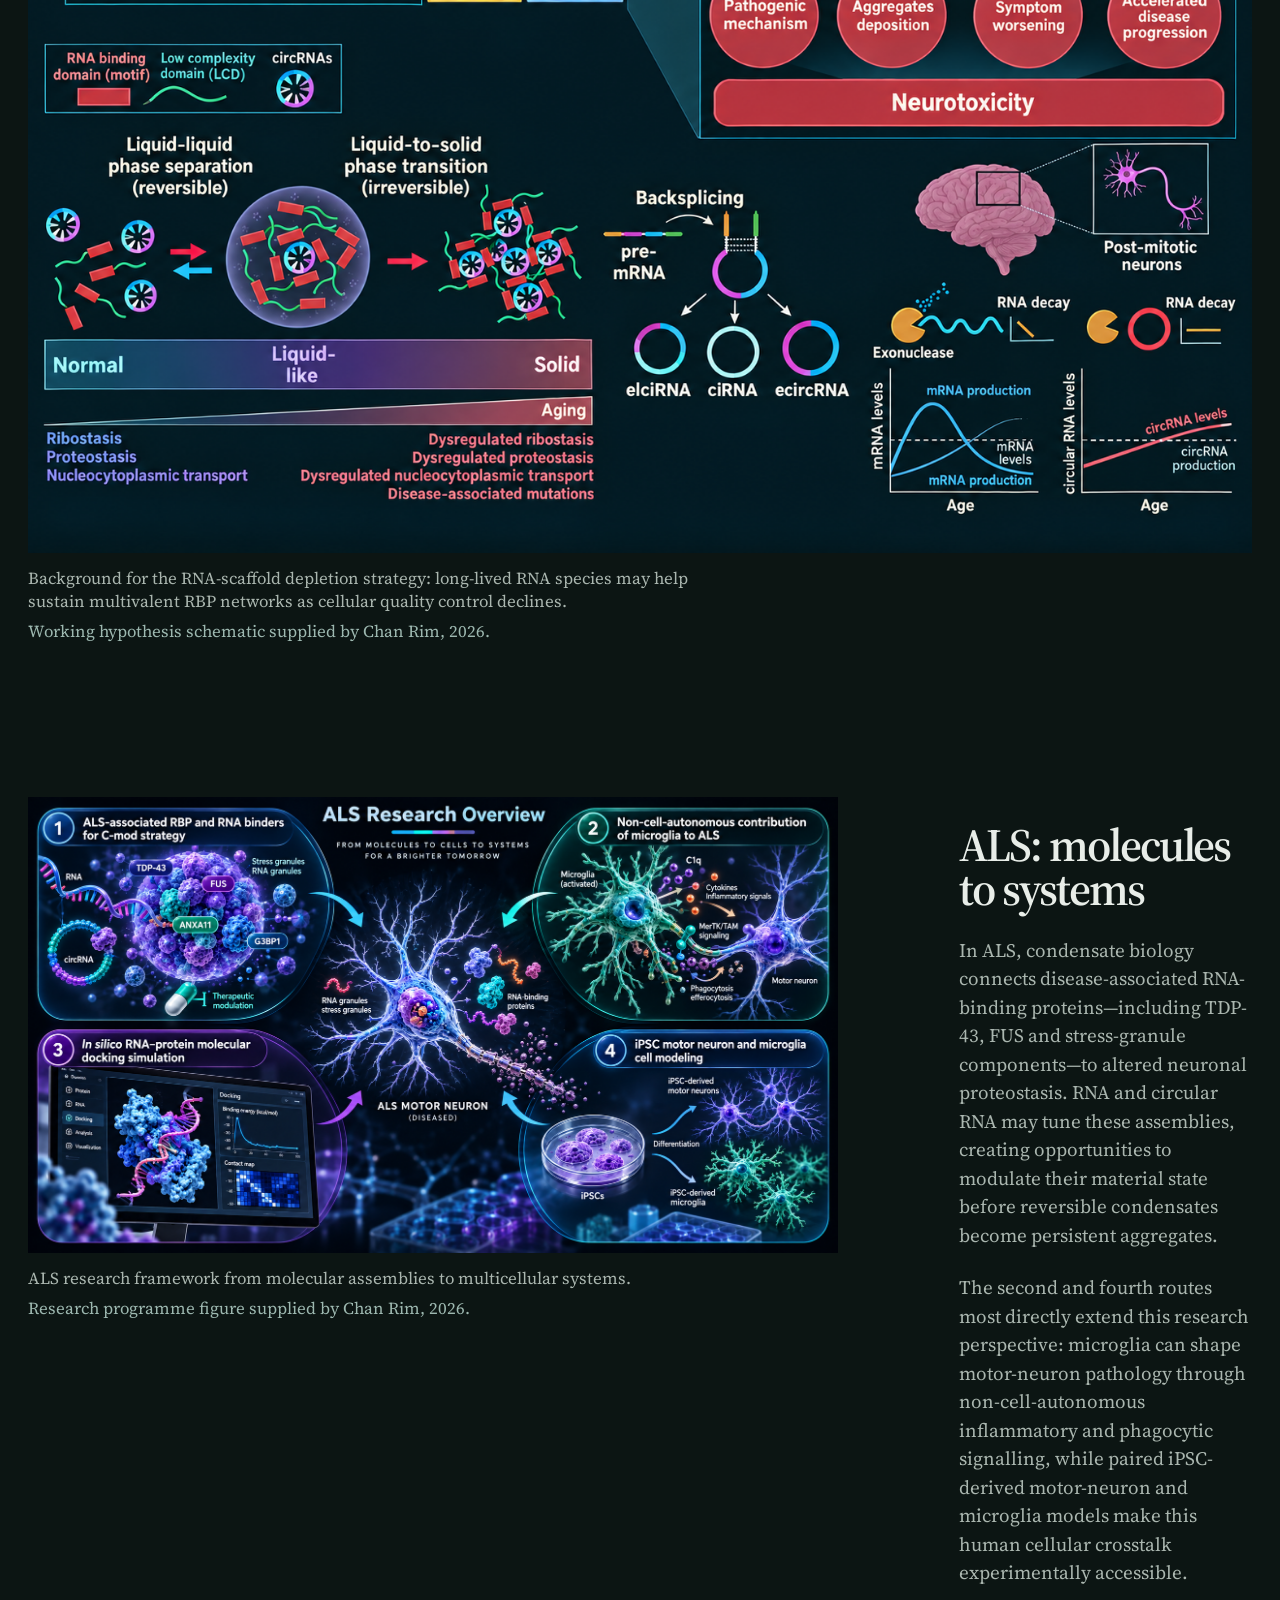
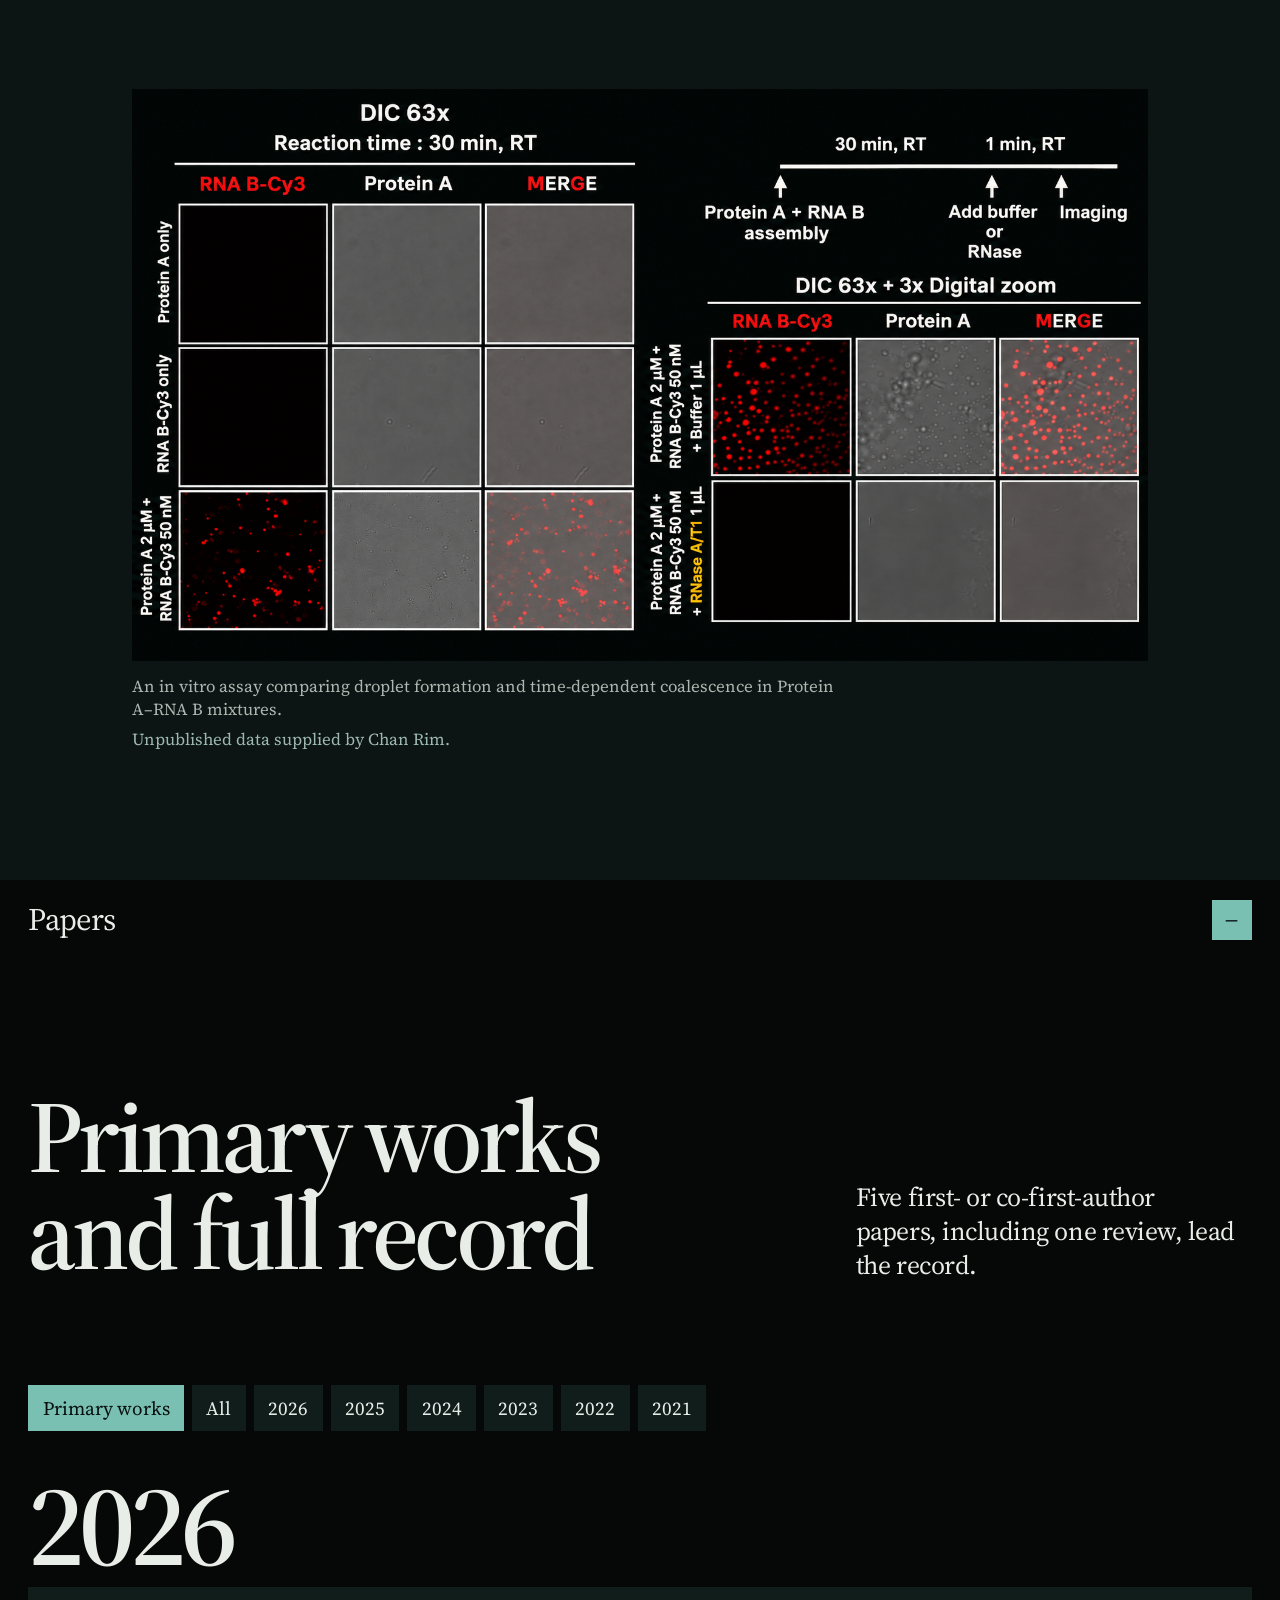
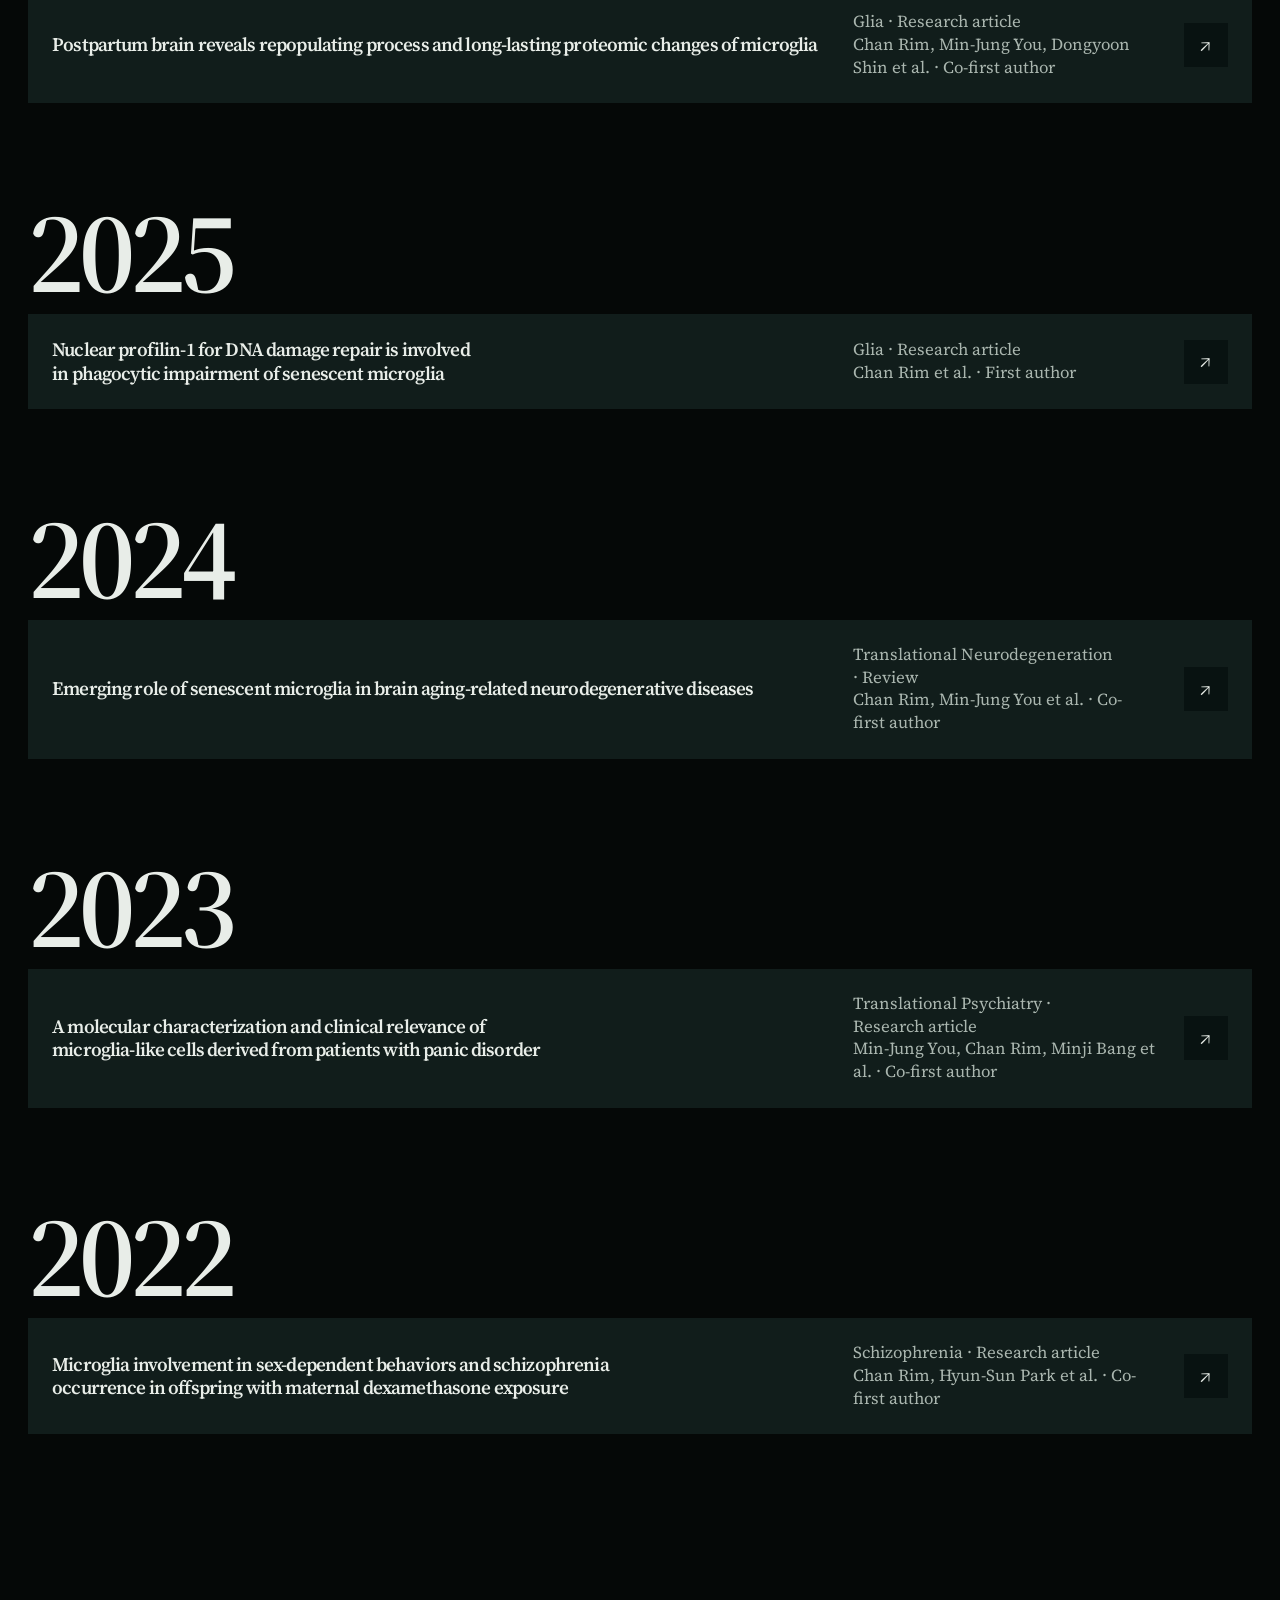
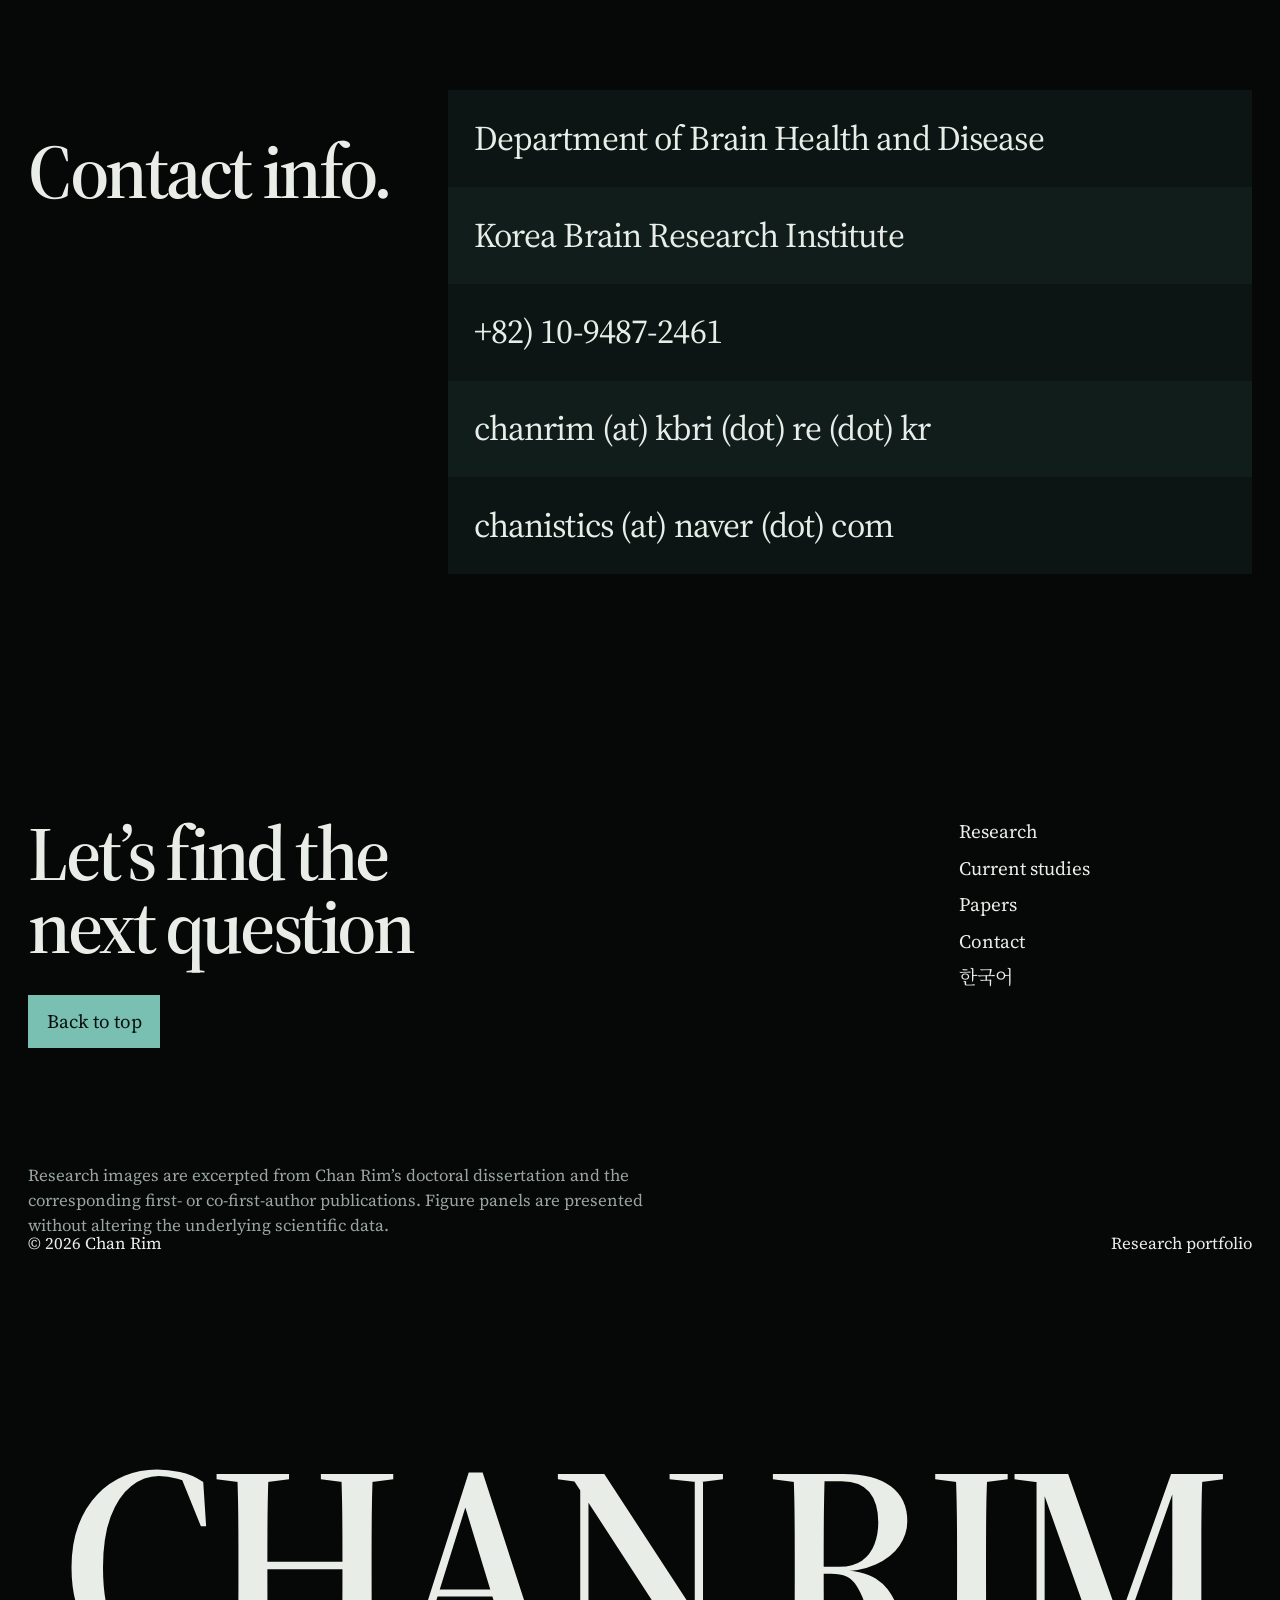
==== commit 974ab95c: "Align continuum plot baselines and preserve image clarity" ====
--- a/en.html
+++ b/en.html
@@ -30,7 +30,7 @@
     <link href="https://fonts.googleapis.com/css2?family=Noto+Serif+KR:wght@400;500;600&amp;family=Source+Serif+4:opsz,wght@8..60,400;8..60,500;8..60,600&amp;display=swap" rel="stylesheet" />
     <link rel="manifest" href="manifest.webmanifest" />
     <link rel="stylesheet" href="styles.css?v=19" />
-    <link rel="stylesheet" href="prototypes/dark-science/theme.css?v=10" />
+    <link rel="stylesheet" href="prototypes/dark-science/theme.css?v=11" />
     <script>
       document.documentElement.classList.add('js');
       document.documentElement.dataset.theme = 'dark-science';
--- a/prototypes/dark-science/theme.css
+++ b/prototypes/dark-science/theme.css
@@ -313,13 +313,13 @@
 }
 
 html[data-theme="dark-science"] .hypothesis-visuals-continuum {
-  grid-template-columns: minmax(0, 0.78fr) minmax(0, 1fr);
+  grid-template-columns: minmax(0, 1.12fr) minmax(0, 1fr);
   gap: 0;
   align-items: start;
 }
 
 html[data-theme="dark-science"] .hypothesis-visuals-continuum .evidence-panel:first-child {
-  padding-top: 32.3%;
+  padding-top: 32.7%;
 }
 
 html[data-theme="dark-science"] .hypothesis-visuals-continuum .evidence-panel:first-child figcaption {
@@ -340,11 +340,28 @@
 }
 
 html[data-theme="dark-science"] .evidence-panel img {
-  width: 100%;
+  width: auto;
+  max-width: 100%;
   height: auto;
+  margin-inline: auto;
   object-fit: contain;
+  image-rendering: auto;
   background: transparent;
   mix-blend-mode: normal;
+}
+
+html[data-theme="dark-science"] .hero-mobile-image img,
+html[data-theme="dark-science"] .overview-visual img,
+html[data-theme="dark-science"] .current-study-figure img,
+html[data-theme="dark-science"] .paper-figure img,
+html[data-theme="dark-science"] .image-field img,
+html[data-theme="dark-science"] .trajectory-row img,
+html[data-theme="dark-science"] .fellowship-image img {
+  width: auto;
+  max-width: 100%;
+  height: auto;
+  margin-inline: auto;
+  image-rendering: auto;
 }
 
 html[data-theme="dark-science"] .evidence-image-frame {
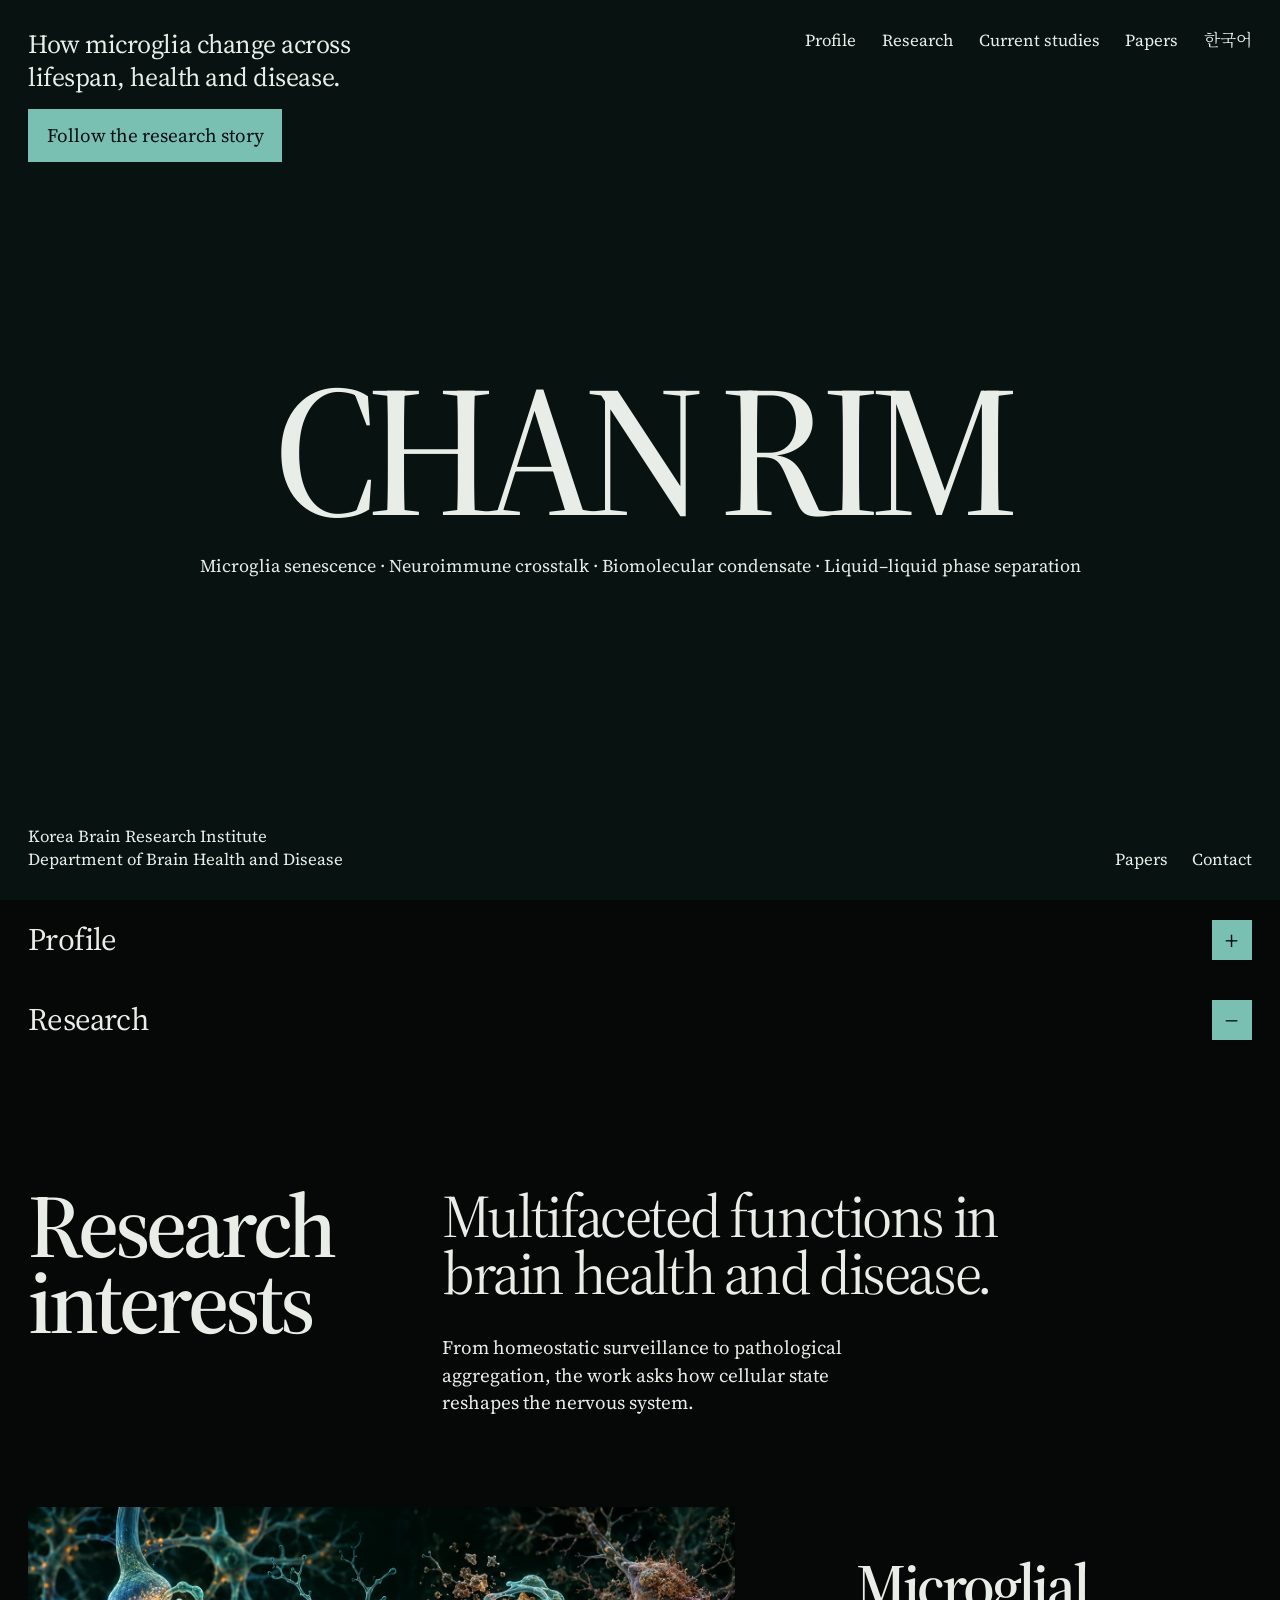
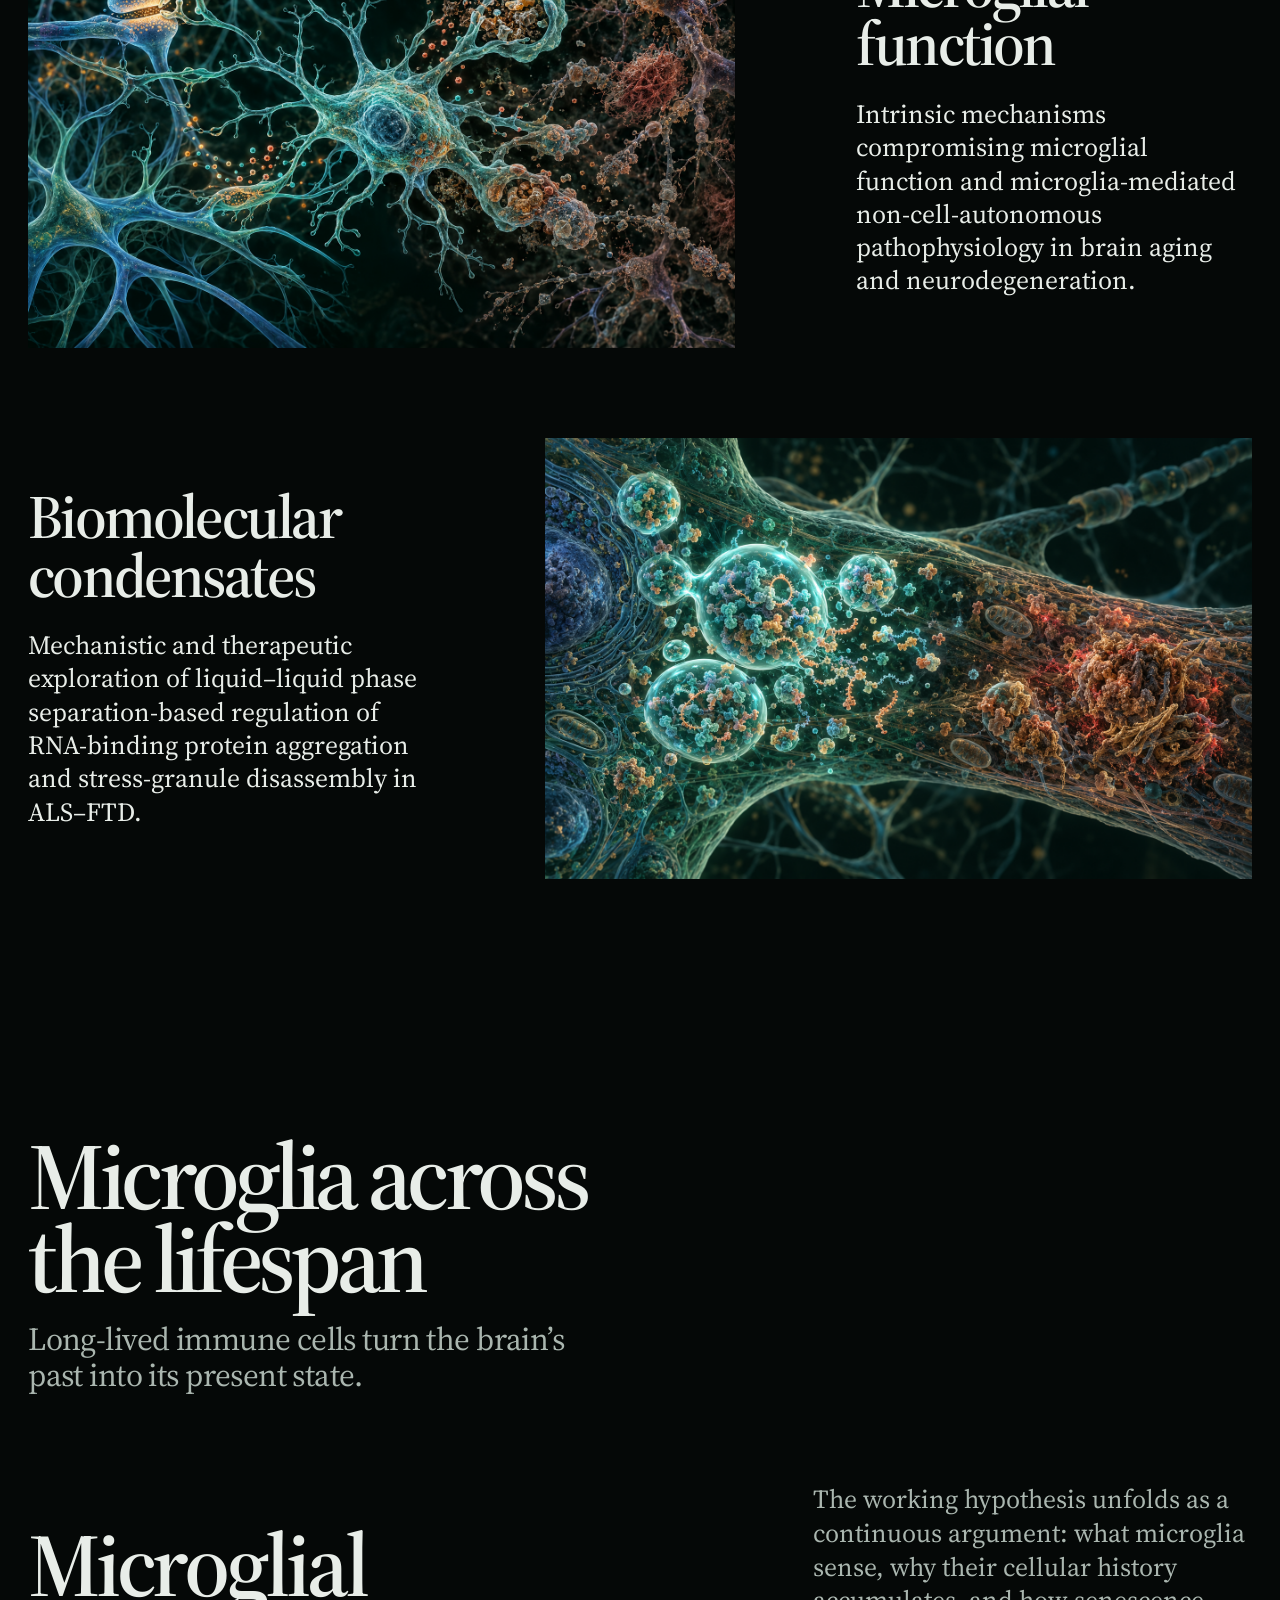
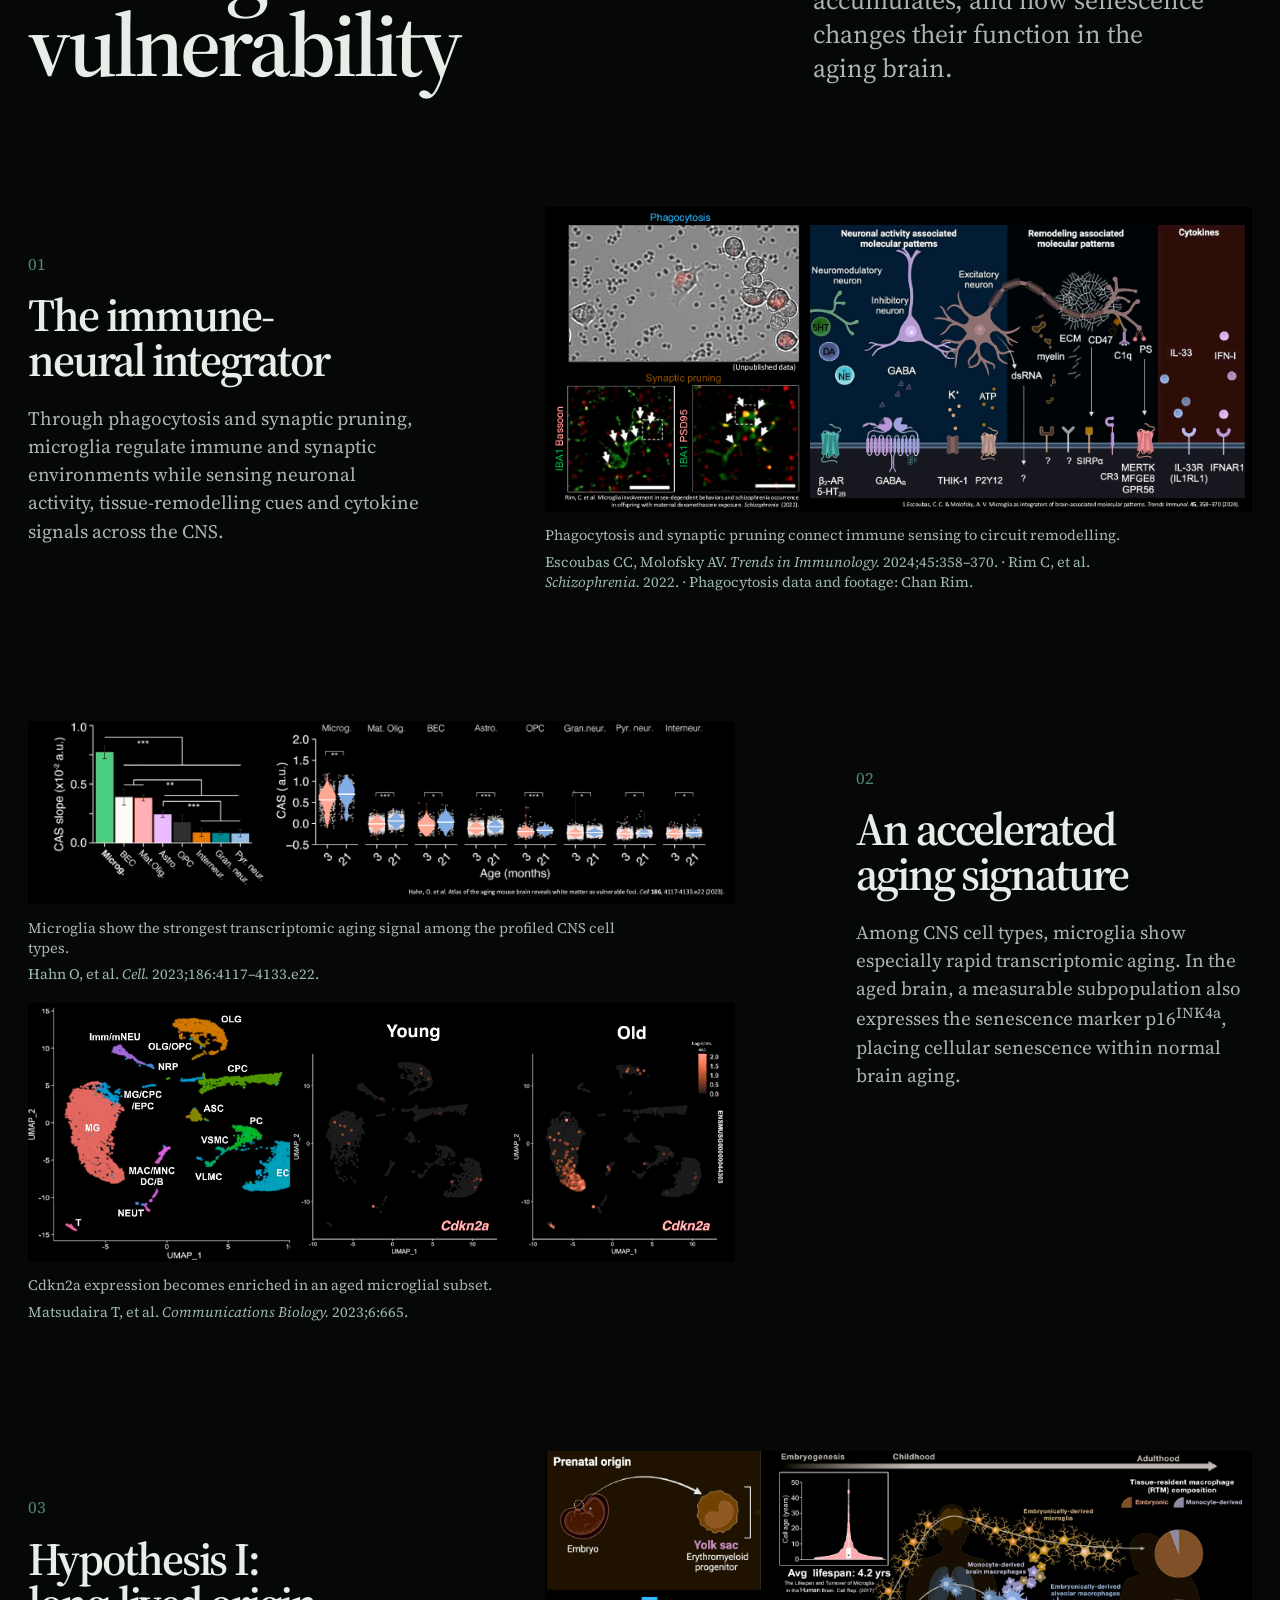
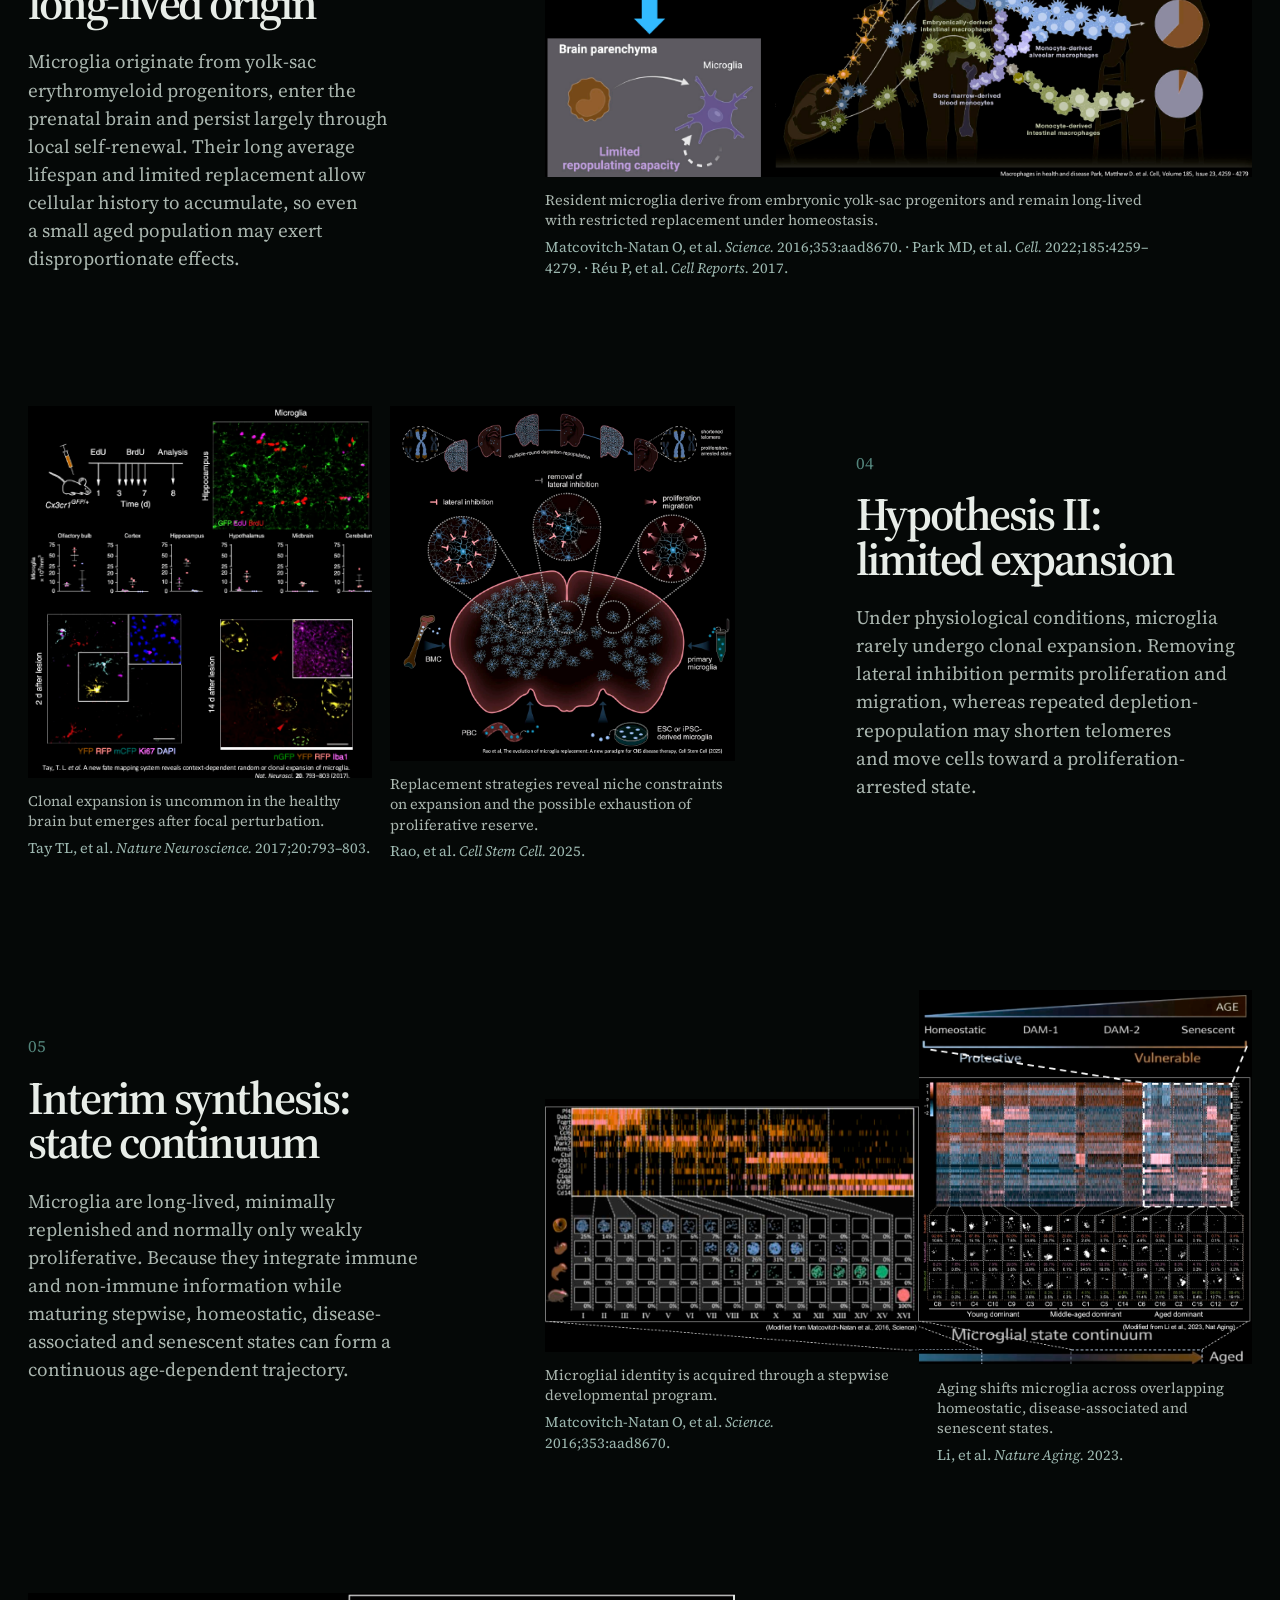
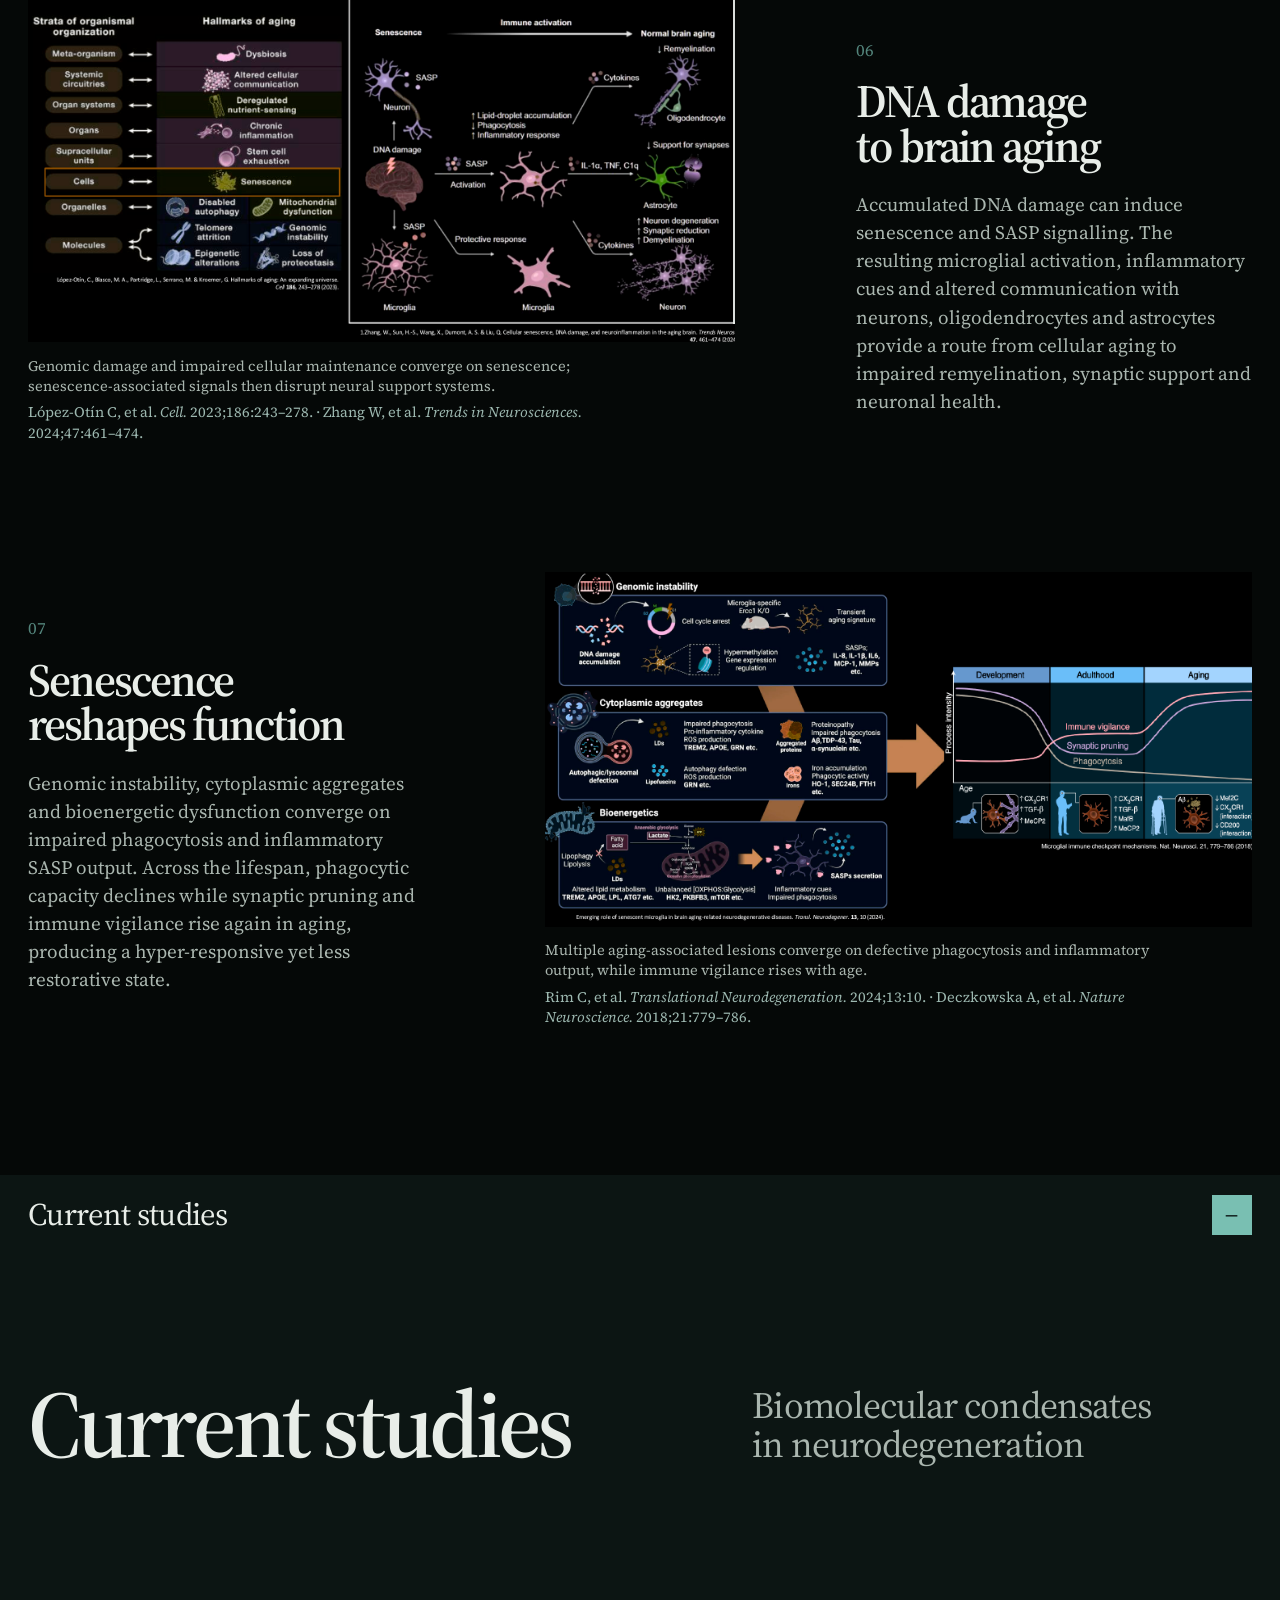
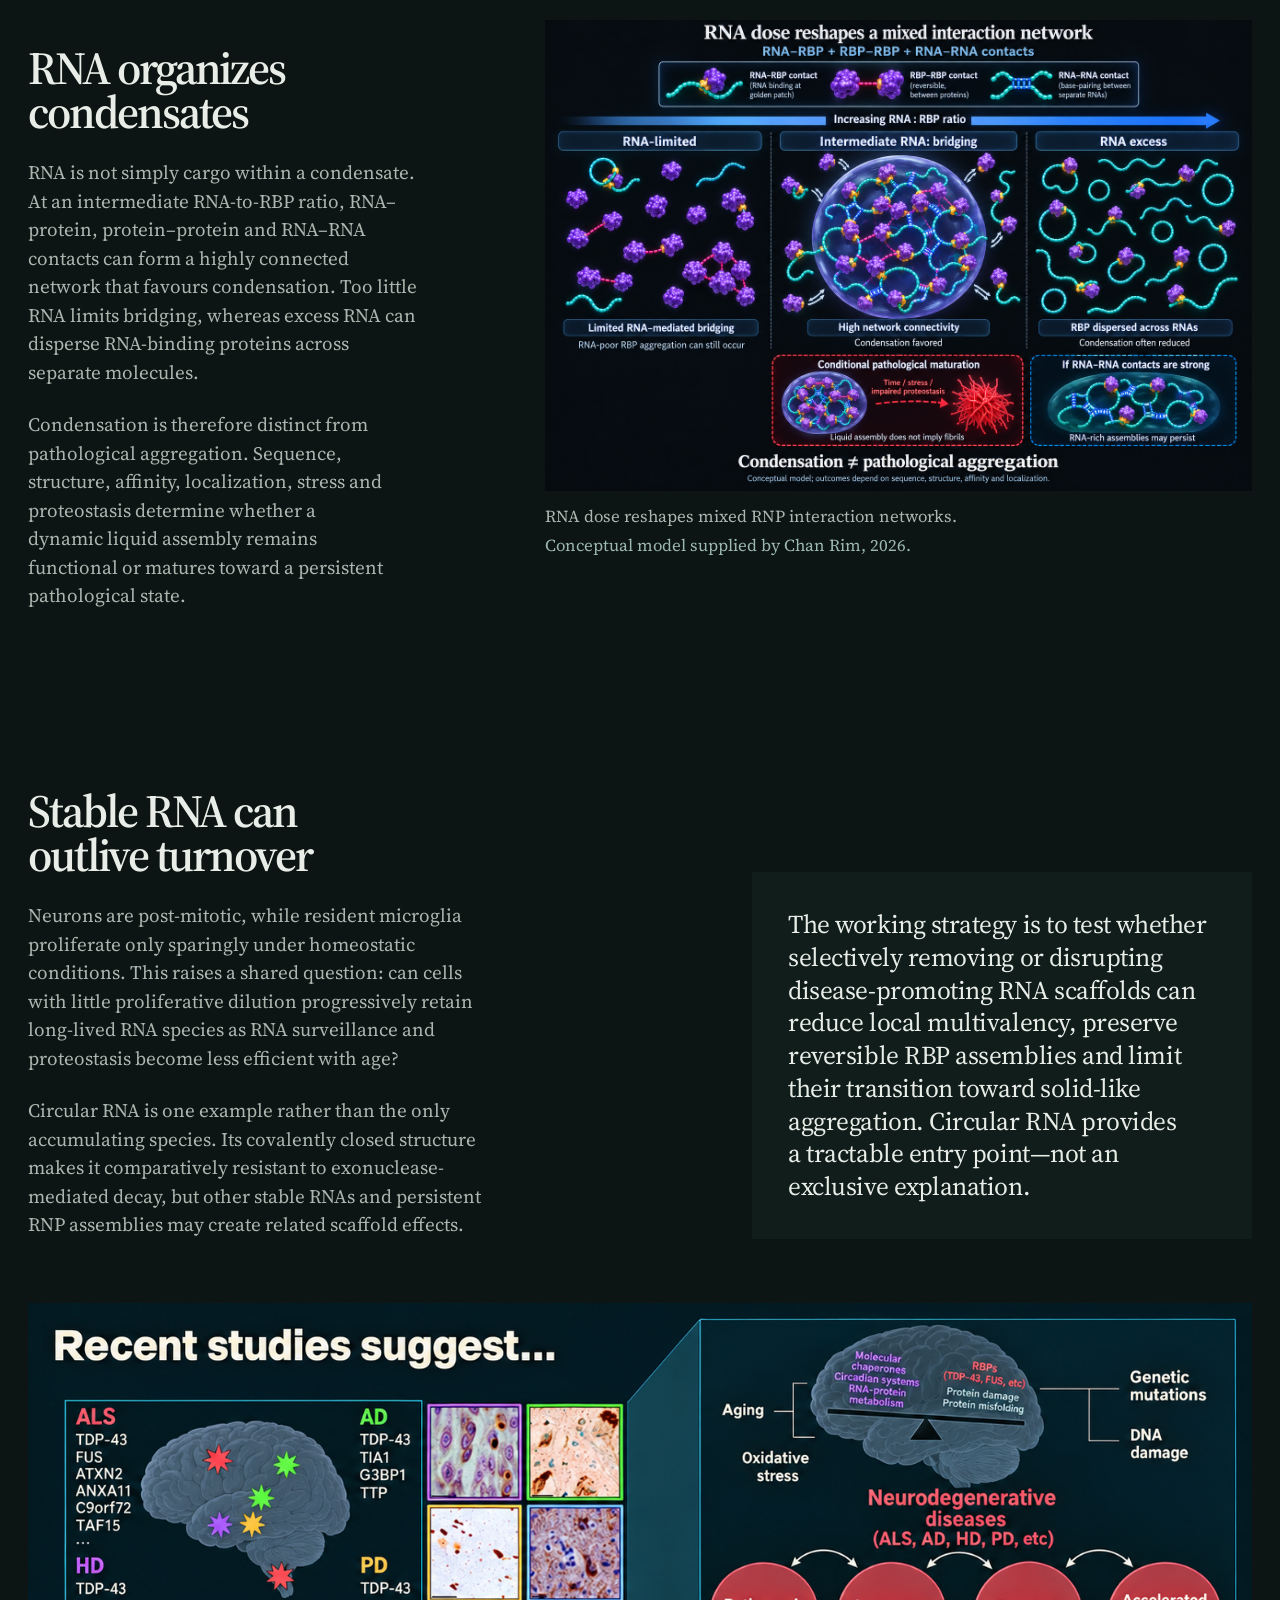
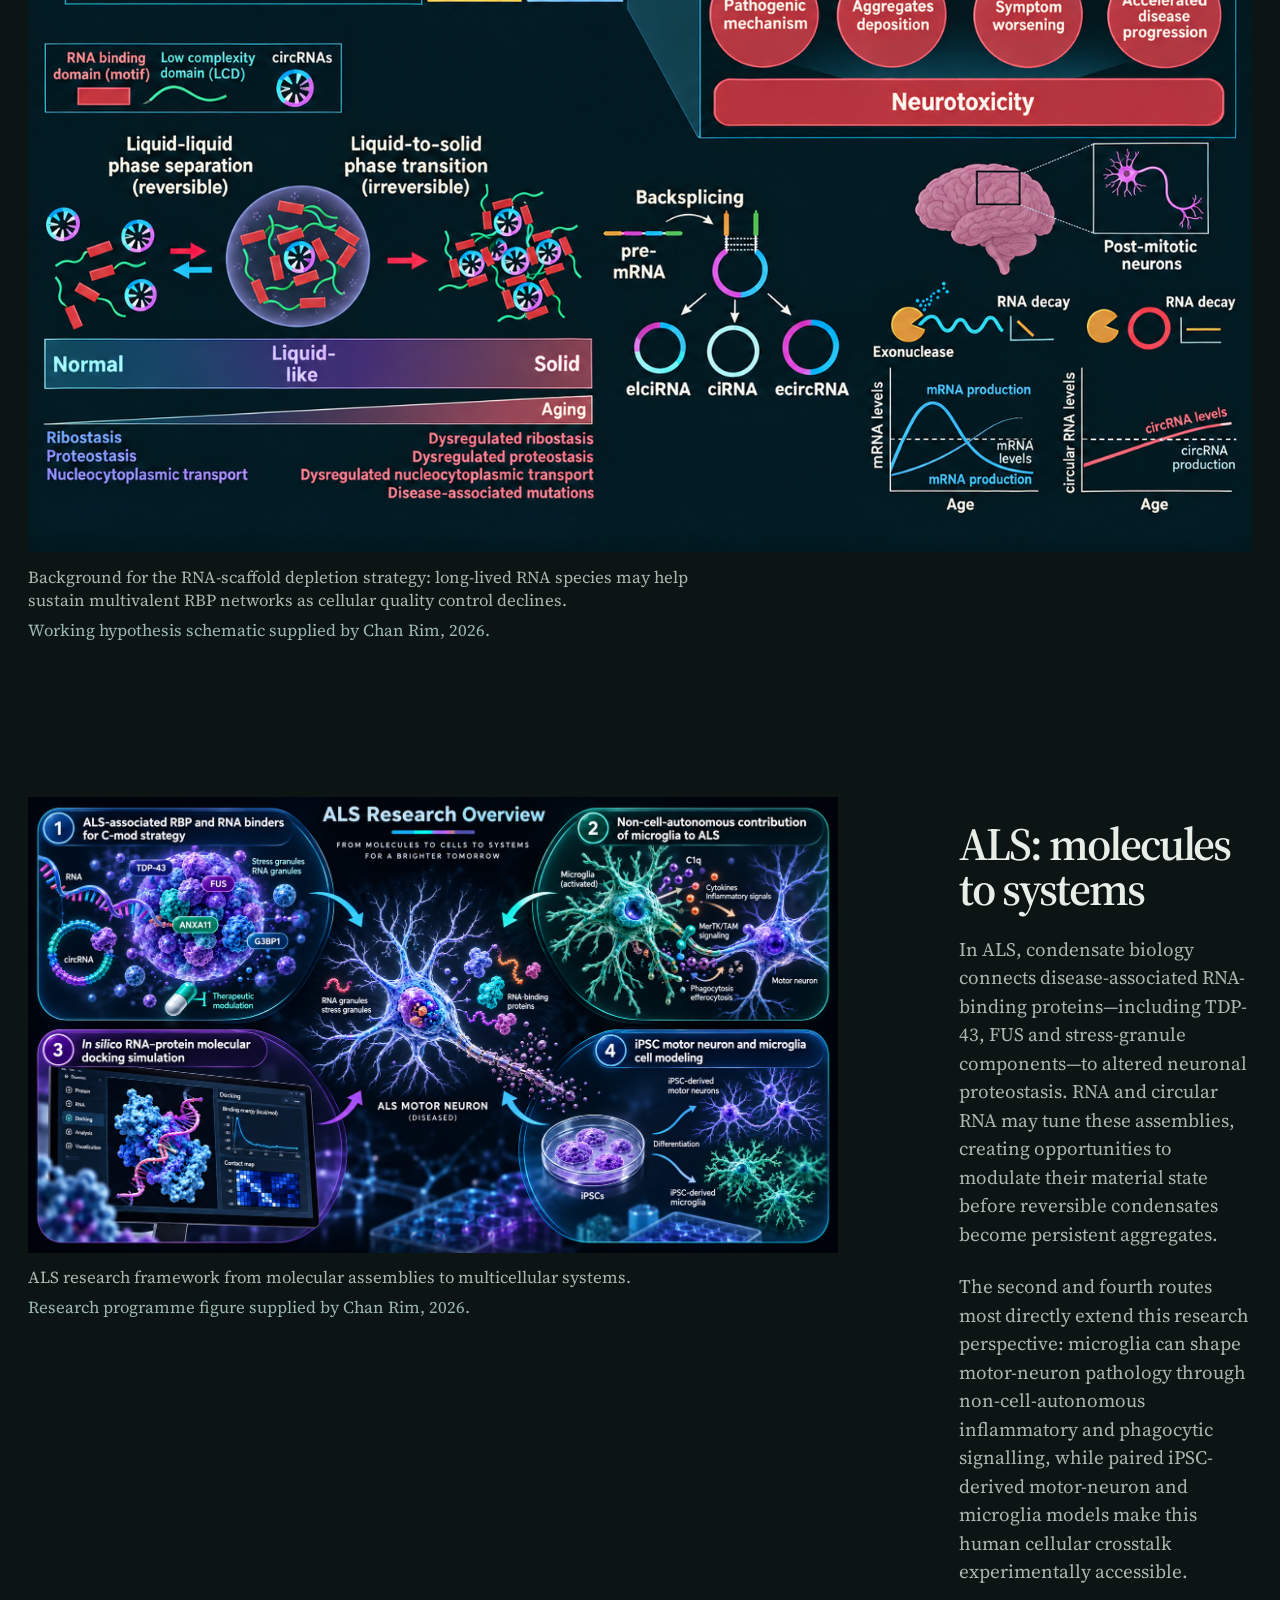
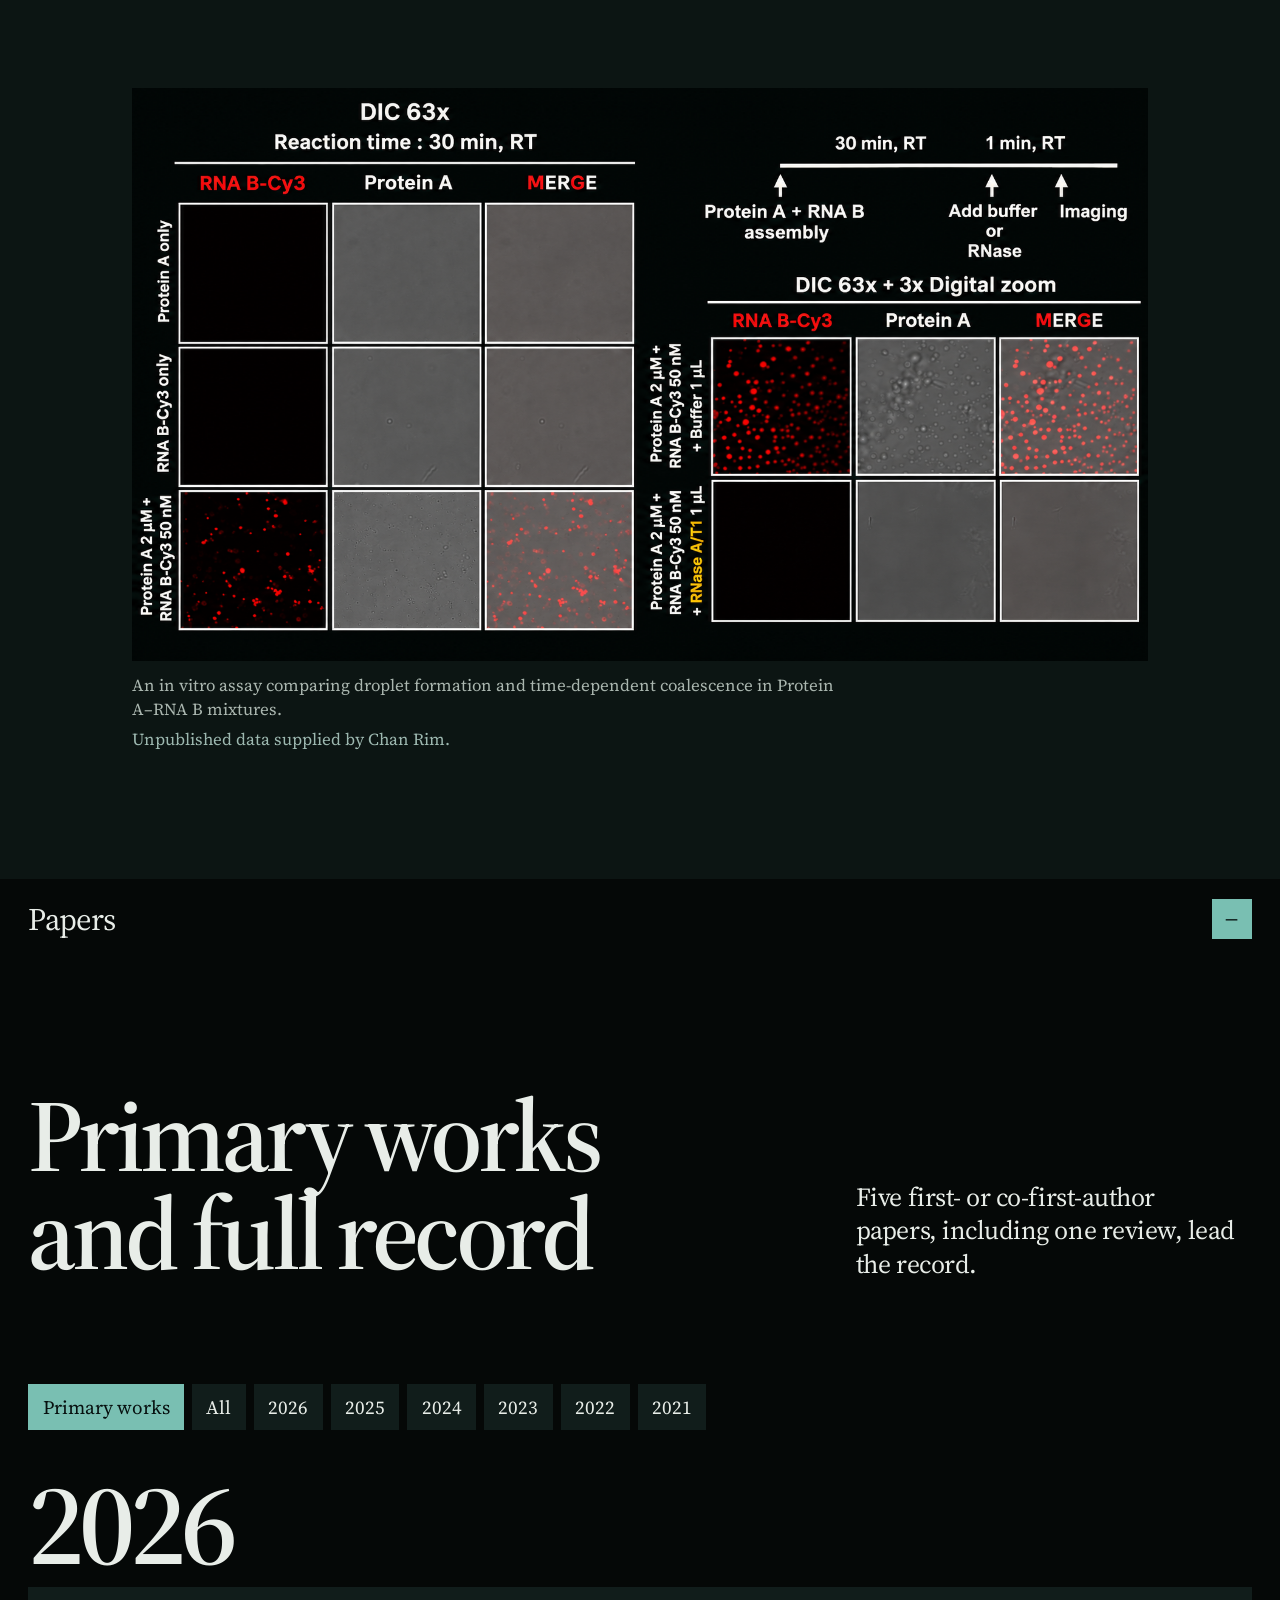
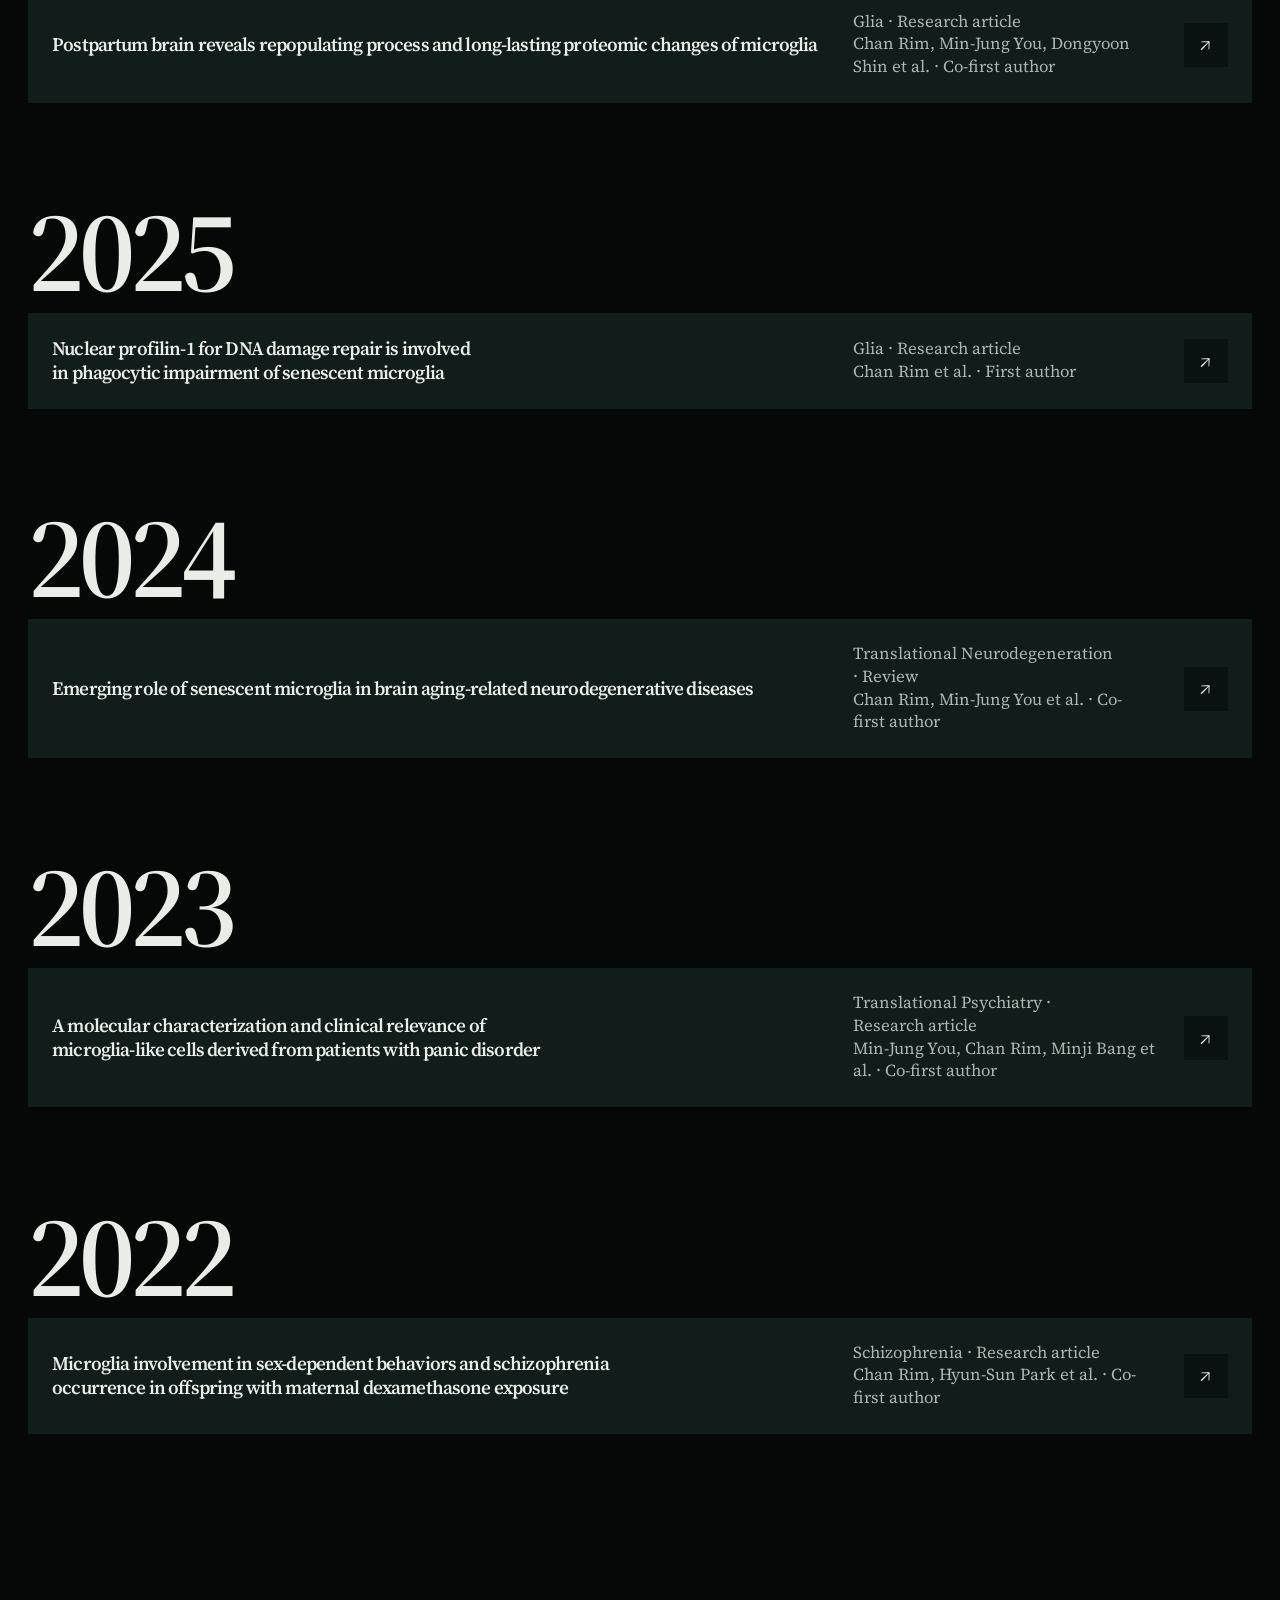
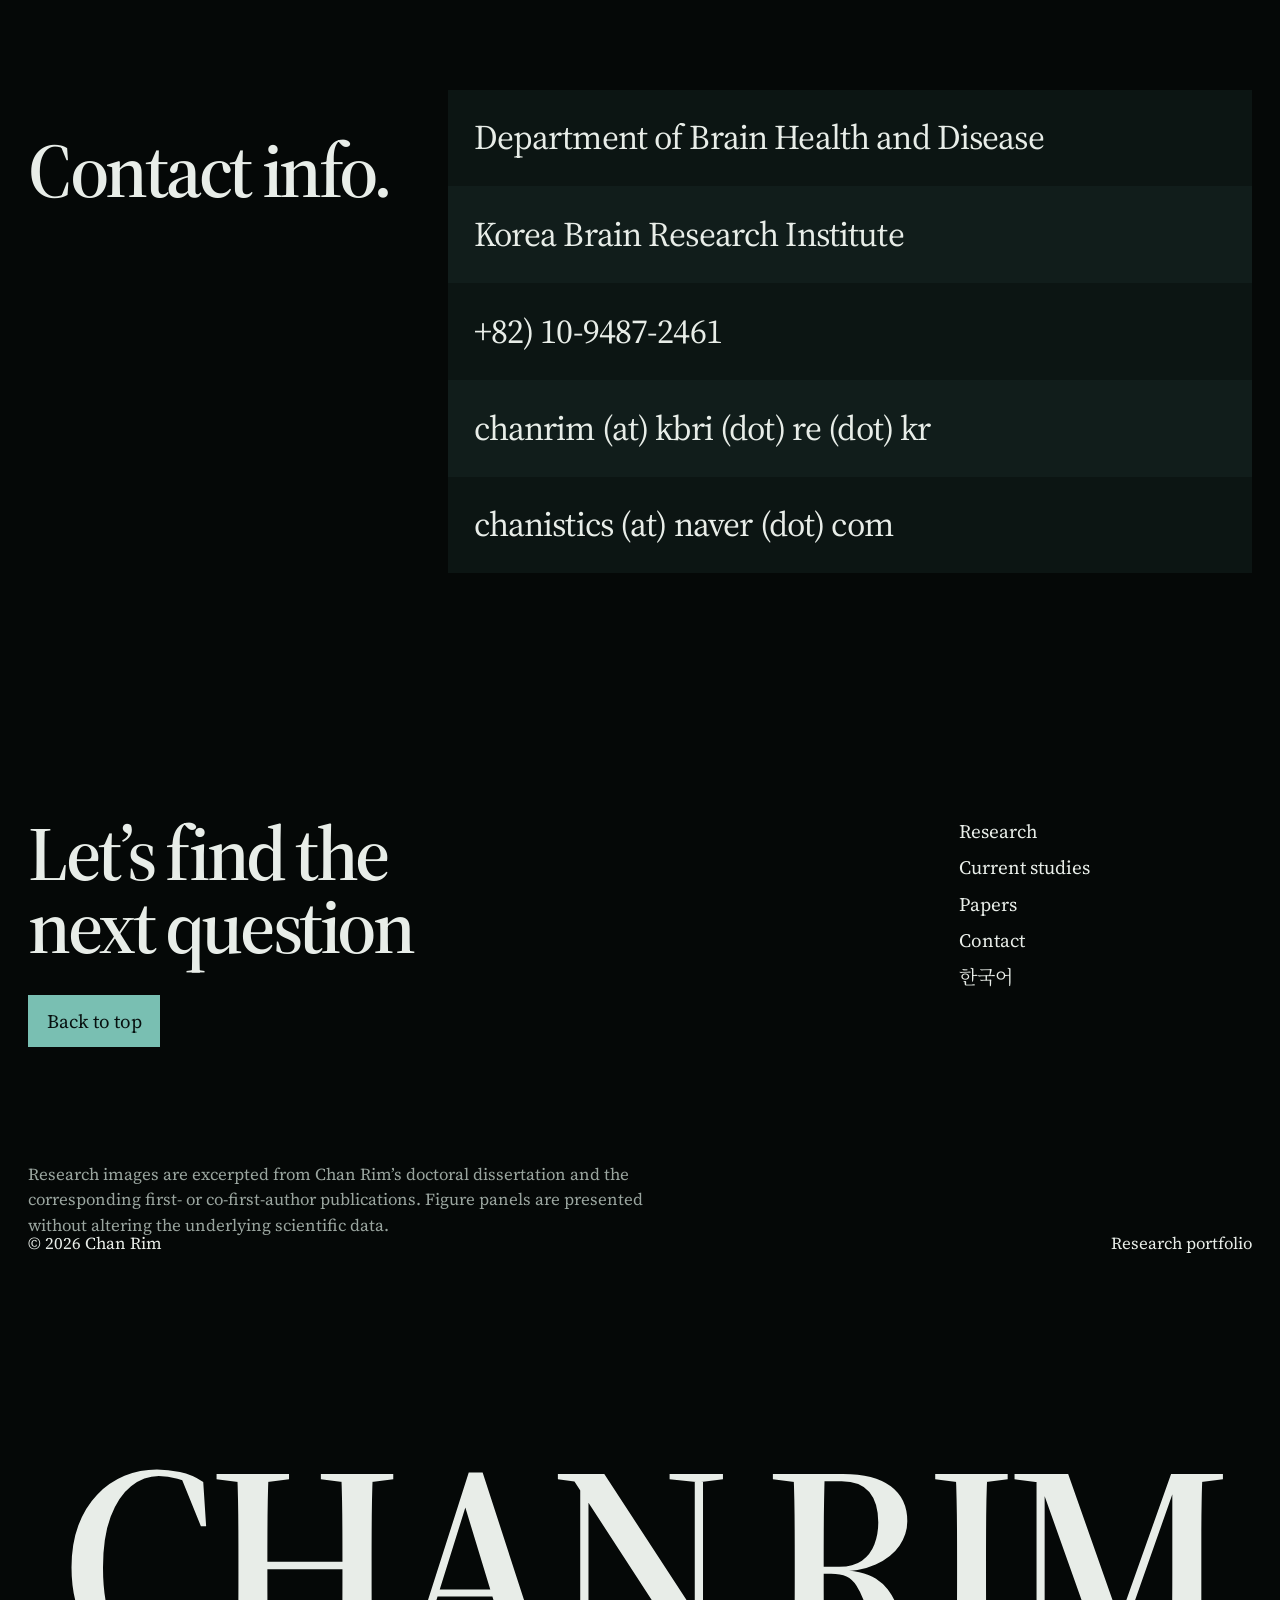
==== commit 5d0c0e4a: "Align continuum scatter plot baselines" ====
--- a/en.html
+++ b/en.html
@@ -30,7 +30,7 @@
     <link href="https://fonts.googleapis.com/css2?family=Noto+Serif+KR:wght@400;500;600&amp;family=Source+Serif+4:opsz,wght@8..60,400;8..60,500;8..60,600&amp;display=swap" rel="stylesheet" />
     <link rel="manifest" href="manifest.webmanifest" />
     <link rel="stylesheet" href="styles.css?v=19" />
-    <link rel="stylesheet" href="prototypes/dark-science/theme.css?v=11" />
+    <link rel="stylesheet" href="prototypes/dark-science/theme.css?v=12" />
     <script>
       document.documentElement.classList.add('js');
       document.documentElement.dataset.theme = 'dark-science';
--- a/prototypes/dark-science/theme.css
+++ b/prototypes/dark-science/theme.css
@@ -319,7 +319,7 @@
 }
 
 html[data-theme="dark-science"] .hypothesis-visuals-continuum .evidence-panel:first-child {
-  padding-top: 32.7%;
+  padding-top: 29.3%;
 }
 
 html[data-theme="dark-science"] .hypothesis-visuals-continuum .evidence-panel:first-child figcaption {
